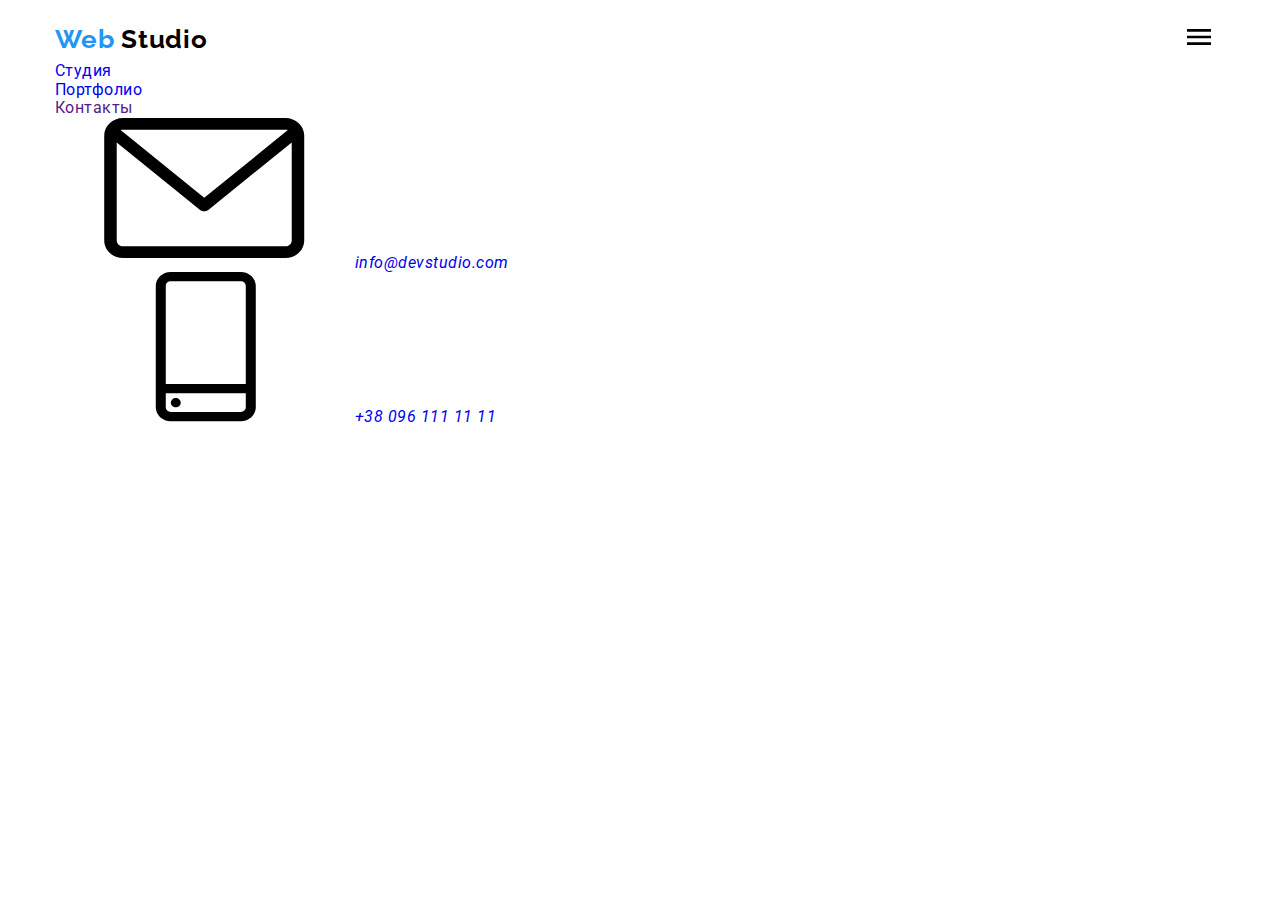
==== index.html @ 7c182130 "8.1 created" ====
<!DOCTYPE html>
<html lang="ru">
  <head>
    <meta charset="UTF-8" />
    <meta name="viewport" content="width=device-width, initial-scale=1.0" />
    <title lang="en">Web Studio</title>
    <link
      href="https://fonts.googleapis.com/css2?family=Raleway:wght@700&family=Roboto:wght@400;500;700;900&display=swap"
      rel="stylesheet"
    />
    <link rel="stylesheet" href="./css/main.min.css" />
  </head>
  <body>
    <!--Шапка сайта -->
    <header class="header">
      <div class="header-container container">
        <div class="mobile-header">
          <a href="./index.html" lang="en" class="logo nav-logo"
            ><span class="logo logo-span">Web</span> Studio
          </a>
          <button
            type="button"
            class="menu-btn"
            aria-expanded="false"
            aria-controls="menu-wrapper"
            data-menu-button
          >
            <svg class="mobile-header-svg" width="40px" height="40px">
              <use
                class="icon-burger"
                href="./images/sprite.svg#icon-menu"
              ></use>
              <use
                class="icon-close"
                href="./images/sprite.svg#icon-close"
              ></use>
            </svg>
          </button>
        </div>

        <div class="menu-wrapper" data-menu>
          <nav class="nav-header">
            <ul class="site-nav list">
              <li class="site-nav-item main-page">
                <a href="./index.html" class="site-link link current-site"
                  >Студия</a
                >
              </li>
              <li class="site-nav-item">
                <a href="./portfolio.html" class="site-link link">Портфолио</a>
              </li>
              <li class="site-nav-item">
                <a href="" class="site-link link">Контакты</a>
              </li>
            </ul>
          </nav>

          <address class="nav-adress">
            <ul class="nav-contacts list">
              <li class="nav-contacts-item">
                <a
                  href="mailto:info@devstudio.com"
                  class="social-contacts-link link"
                  ><svg class="header-icon-mail-svg">
                    <use href="./images/sprite.svg#icon-envelope"></use></svg
                  >info@devstudio.com</a
                >
              </li>
              <li class="nav-contacts-item">
                <a href="tel:+380961111111" class="social-contacts-link link"
                  ><svg class="header-icon-phone-svg">
                    <use href="./images/sprite.svg#icon-smartphone"></use></svg
                  >+38 096 111 11 11</a
                >
              </li>
            </ul>
          </address>
        </div>
      </div>
    </header>

    <script src="./js/menu.js"></script>
    <script src="./js/modal.js"></script>
  </body>
</html>
---- css/main.min.css ----
body{background-color:#fff;color:#757575;font-family:"roboto",sans-serif;font-style:normal;font-weight:normal;letter-spacing:0.03em}html{box-sizing:border-box}*,*::before,*::after{box-sizing:inherit}.list{list-style-type:none;padding:0;margin:0;list-style:none}.link{text-decoration:none}.container{padding-left:15px;padding-right:15px;padding-top:16px}@media screen and (min-width: 480px){.container{width:480px;margin:0 auto}}@media screen and (min-width: 768px){.container{width:768px}}@media screen and (min-width: 1200px){.container{width:1200px}}/*! normalize.css v8.0.1 | MIT License | github.com/necolas/normalize.css */html{line-height:1.15;-webkit-text-size-adjust:100%}body{margin:0}main{display:block}h1{font-size:2em;margin:0.67em 0}hr{box-sizing:content-box;height:0;overflow:visible}pre{font-family:monospace, monospace;font-size:1em}a{background-color:transparent}abbr[title]{border-bottom:none;text-decoration:underline;text-decoration:underline dotted}b,strong{font-weight:bolder}code,kbd,samp{font-family:monospace, monospace;font-size:1em}small{font-size:80%}sub,sup{font-size:75%;line-height:0;position:relative;vertical-align:baseline}sub{bottom:-0.25em}sup{top:-0.5em}img{border-style:none}button,input,optgroup,select,textarea{font-family:inherit;font-size:100%;line-height:1.15;margin:0}button,input{overflow:visible}button,select{text-transform:none}button,[type="button"],[type="reset"],[type="submit"]{-webkit-appearance:button}button::-moz-focus-inner,[type="button"]::-moz-focus-inner,[type="reset"]::-moz-focus-inner,[type="submit"]::-moz-focus-inner{border-style:none;padding:0}button:-moz-focusring,[type="button"]:-moz-focusring,[type="reset"]:-moz-focusring,[type="submit"]:-moz-focusring{outline:1px dotted ButtonText}fieldset{padding:0.35em 0.75em 0.625em}legend{box-sizing:border-box;color:inherit;display:table;max-width:100%;padding:0;white-space:normal}progress{vertical-align:baseline}textarea{overflow:auto}[type="checkbox"],[type="radio"]{box-sizing:border-box;padding:0}[type="number"]::-webkit-inner-spin-button,[type="number"]::-webkit-outer-spin-button{height:auto}[type="search"]{-webkit-appearance:textfield;outline-offset:-2px}[type="search"]::-webkit-search-decoration{-webkit-appearance:none}::-webkit-file-upload-button{-webkit-appearance:button;font:inherit}details{display:block}summary{display:list-item}template{display:none}[hidden]{display:none}.modal-form-input,.modal-form-message{display:block;width:100%;font-family:"roboto",sans-serif;font-weight:600;letter-spacing:0.1em;border:1px solid rgba(157,164,189,0.4);background-color:transparent;outline:none;transition:all 250ms cubic-bezier(0.4, 0, 0.2, 1)}.backdrop,.modal-form-option-label{display:flex;justify-content:center;align-items:center}.modal-form-btn,.button-hero,.principles-img{display:block;margin-right:auto;margin-left:auto}.button-item,.portfolio-list-description{transition:all 250ms cubic-bezier(0.4, 0, 0.2, 1)}.title{margin:0px;color:#212121;font-weight:bold;font-size:36px;line-height:1.17}.button{background-color:#2196f3;color:#fff;border:none;font-weight:bold;font-size:16px;line-height:1.875;align-items:center;text-align:center;letter-spacing:0.06em;border-radius:4px}.logo{color:#000;text-decoration:none;font-family:"raleway",sans-serif;font-weight:bold;font-size:26px;line-height:1.19;letter-spacing:0.03em}.footer .logo{color:#fff}.logo .logo-span{color:#2196f3}.backdrop{position:fixed;left:0;top:0;width:100%;height:100%;background-color:rgba(0,0,0,0.5)}.modal-form{position:relative;width:528px;height:581px;display:flex;flex-direction:column;background-color:#fff;padding:40px;box-shadow:0px 1px 3px rgba(0,0,0,0.12),0px 1px 1px rgba(0,0,0,0.14),0px 2px 1px rgba(0,0,0,0.2);border-radius:4px;transition:all 250ms cubic-bezier(0.4, 0, 0.2, 1)}.modal-form-title{width:448px;height:23px;margin-top:0;margin-bottom:30px;font-weight:bold;font-size:20px;line-height:1.15;text-align:center;color:#212121}.modal-form-input-wrapper{position:relative;margin-bottom:28px}.modal-form-input-textarea{position:relative;margin-bottom:20px;transition:all 250ms cubic-bezier(0.4, 0, 0.2, 1)}.modal-form-input{position:relative;width:448px;height:40px;border:1px solid #2196f3;border-radius:4px;padding-left:42px;font-size:11px;color:#2196f3;transition:all 250ms cubic-bezier(0.4, 0, 0.2, 1)}.modal-form-email{height:30px;padding-left:46px}.modal-form-message{position:relative;width:448px;height:120px;padding-top:12px;padding-left:16px;padding-bottom:12px;padding-right:16px;resize:none;color:#2196f3;font-size:14px;line-height:1, 14;border:1px solid rgba(33,33,33,0.2);transition:all 250ms cubic-bezier(0.4, 0, 0.2, 1);border-radius:4px}.modal-form-message-upper{top:0;left:0;transform:translateY(-150%);position:absolute;font-size:12px;color:#757575;transition:all 250ms cubic-bezier(0.4, 0, 0.2, 1)}.modal-form-checkbox{position:absolute;width:1px;height:1px;margin:-1px;border:0;padding:0;clip:rect(0 0 0 0);overflow:hidden}.modal-form-option-label{margin-bottom:30px}.modal-form-custom-checkbox{display:inline-block;width:16px;height:16px;outline:1px solid #000;margin-right:15px;transition:all 250ms cubic-bezier(0.4, 0, 0.2, 1)}.modal-form-option-span{font-size:14px;line-height:1.7;color:#757575}.modal-close-btn{position:absolute;top:10px;right:10px;width:30px;height:30px;border-radius:50%;cursor:pointer;background:#fff;border:1px solid rgba(0,0,0,0.1);transition:all 250ms cubic-bezier(0.4, 0, 0.2, 1)}.modal-close-btn:hover{fill:#2196f3}.modal-form-input:focus,.modal-form-input:not(:placeholder-shown),.modal-form-message:focus,.modal-form-message:not(:placeholder-shown){border-color:#2196f3}.modal-form-label{position:absolute;top:50%;left:42px;transform:translateY(-50%);font-family:"roboto",sans-serif;font-weight:600;font-size:12px;line-height:1.16;letter-spacing:0.1em;color:#757575;transition:transform 250ms linear}.modal-form-input:focus+.modal-form-label,.modal-form-input:not(:placeholder-shown)+.modal-form-label{transform:translate(-40px, -40px);color:#2196f3}.modal-form-option-span a{color:#2196f3}.modal-svg{position:absolute;top:50%;left:22px;transform:translate(-50%, -50%);background-size:contain;transition:fill 250ms cubic-bezier(0.4, 0, 0.2, 1);fill:#212121}.modal-form-input:focus ~ .modal-svg,.modal-form-input:not(:placeholder-shown) ~ .modal-svg,.modal-form-checkbox:focus .modal-svg{fill:#2196f3}.checkbox-svg{transition:fill 250ms cubic-bezier(0.4, 0, 0.2, 1);background-size:contain;fill:#fff}.modal-form-checkbox:checked+.modal-form-custom-checkbox{background-color:#2196f3;outline:none;background-origin:border-box}.modal-form-checkbox:checked .checkbox-svg{fill:#fff}.modal-form-btn{color:#fff;width:200px;height:50px;border-style:none;background:#2196f3;box-shadow:0px 4px 4px rgba(0,0,0,0.15);border-radius:4px;outline:none;transition:all 250ms cubic-bezier(0.4, 0, 0.2, 1)}.modal-form-btn:hover,.modal-form-btn:focus{background:#188ce8;box-shadow:0px 4px 4px rgba(0,0,0,0.15);border-radius:4px}.is-hidden{opacity:0;visibility:hidden;pointer-events:none}.mobile-header{display:flex;justify-content:space-between;align-items:center}@media screen and (max-width: 767px){.header{max-width:480px;margin:0 auto}}.menu-btn{z-index:100;background-color:transparent;border:none;outline:none}.menu-btn.is-open .icon-close{display:block}.menu-btn.is-open .icon-burger{display:none}.icon-close{display:none}.hero{max-width:1600px;margin-left:auto;margin-right:auto;background-image:linear-gradient(rgba(47,48,58,0.8), rgba(47,48,58,0.8)),url("../images/hero/hero-img.jpg");background-repeat:no-repeat;background-position:center;background-size:auto}.hero-container{padding-top:200px;padding-bottom:200px}.hero-title{text-align:center;margin-top:0px;margin-bottom:30px;color:#fff;font-weight:900;font-size:44px;line-height:1.36;text-align:center;letter-spacing:0.06em;text-transform:uppercase}.button-hero{width:200px;height:50px;left:700px;top:430px;transition:all 250ms cubic-bezier(0.4, 0, 0.2, 1)}.button-hero:hover,.button-hero:focus{background:#188ce8;box-shadow:0px 4px 4px rgba(0,0,0,0.15)}.principles-container{padding-top:94px;padding-bottom:94px}.principles-list{display:flex}.principles-item:not(:last-child){margin-right:30px}.principles-img{margin-bottom:30px;padding-top:25px;padding-bottom:25px;padding-left:100px;padding-right:100px;width:270px;height:120px;border-radius:4px;background-color:#f5f4fa}.principles-title{margin-top:0px;margin-bottom:10px;color:#212121;font-weight:bold;font-size:14px;line-height:1.14;text-transform:uppercase}.principles-description{margin-top:0px;margin-bottom:0px;font-size:14px;line-height:1.6}.service-list{display:flex;margin-top:50px}.service-container{padding-bottom:94px}.service-container-overlay{position:relative}.service-img{display:block}.service-title{position:absolute;bottom:0;width:370px;height:70px;margin:0px;padding-top:27px;padding-bottom:27px;text-align:center;font-size:14px;text-transform:uppercase;color:#fff;background-color:rgba(47,48,58,0.8)}.service-item:not(:last-child){margin-right:30px}.team{background-color:#f5f4fa}.team-list{display:flex;justify-content:center}.team-container{padding-top:94px;padding-bottom:94px}.team .title{margin-bottom:50px}.team-profile{padding-bottom:24px;box-shadow:0px 2px 1px rgba(0,0,0,0.2),0px 1px 1px rgba(0,0,0,0.14),0px 1px 3px rgba(0,0,0,0.12);border-radius:0px 0px 4px 4px;background-color:#fff}.team-profile:not(:last-child){margin-right:30px}.team-occupation{font-size:16px;line-height:1.875;margin-top:0px;margin-bottom:16px}.nav-contacts-link{display:block;padding:12px;border-radius:50%;width:44px;height:44px;left:247px;top:2139px}.nav-contacts-link:hover .social-img,.nav-contacts-link:focus .social-img{fill:#fff}.team-member{margin-top:0px;margin-bottom:10px;font-size:16px;line-height:1.875;font-weight:500;color:#212121}.team-member-img{margin-bottom:30px}.social-team-list-links{display:flex;justify-content:center}.social-team-list-links .social-team-item:not(:last-child){margin-right:10px}.social-img{fill:#fff;display:block;width:20px;height:20px}.social-team-item .social-img{fill:#afb1b8}.team-title,.team-member,.team-occupation,.title{text-align:center}.clients-container{padding-top:94px;padding-bottom:94px}.clients .title{margin-bottom:50px}.clients-list{display:flex}.clients-list-item:not(:last-child){margin-right:30px}.clients-link{display:flex;justify-content:center;align-items:center;width:170px;height:90px;border:1px solid #afb1b8;box-sizing:border-box;border-radius:4px;transition:border 250ms cubic-bezier(0.4, 0, 0.2, 1)}.clients-link:hover,.clients-link:focus{border:1px solid #2196f3}.clients-link:hover .clients-svg,.clients-link:focus .clients-svg{fill:#2196f3}.clients-svg{fill:#afb1b8;transition:fill 250ms cubic-bezier(0.4, 0, 0.2, 1)}.footer{color:#fff;background-color:#2f303a;font-size:14px;line-height:1.14}.footer .nav-contacts-link{background-color:rgba(255,255,255,0.1);display:block;padding:12px;border-radius:50%;width:44px;height:44px;left:247px;top:2139px}.footer .nav-contacts-link:focus,.footer .nav-contacts-link:hover{background-color:#2196f3;fill:#afb1b8}.footer-container{display:flex;padding-top:60px;padding-bottom:60px}.footer-adress{margin-right:69px}.footer-adress-container{width:231px;height:81px}.footer-adress-list{line-height:1.71;font-style:normal}.footer-adress-item:not(:last-child){margin-bottom:9px}.footer-logo{display:inline-block;margin-bottom:20px}.adress-item{color:#fff}.contact-item{color:rgba(255,255,255,0.6)}.footer-social-container{margin-top:12px;margin-right:94px;width:206px;height:80px}.footer-description{display:block;margin-bottom:20px;text-transform:uppercase}.footer-social-list{display:flex}.footer-social-item:not(:last-child){margin-right:10px}.footer-form{margin-top:12px;width:570px;height:86px}.email-form{display:flex;align-items:center}.user-email-input{width:358px;height:50px;font-size:16px;line-height:1.25;padding-left:16px;background-color:transparent;border:1px solid #757575;border-radius:4px;color:rgba(255,255,255,0.6);outline:none;border:1px solid rgba(255,255,255,0.3);filter:drop-shadow(0px 4px 4px rgba(0,0,0,0.15))}.footer-form-button{display:flex;justify-content:center;align-items:center;margin-left:12px;width:200px;height:50px;border-style:none;box-shadow:0px 4px 4px rgba(0,0,0,0.15);border-radius:4px;background-color:#2196f3}.icon-send-svg{fill:#fff;margin-left:10px}.button-item{height:38px;padding-top:6px;padding-right:22px;padding-bottom:6px;padding-left:22px;border-radius:4px;font-weight:500;font-size:16px;border-style:none;line-height:1, 62;text-align:center;color:#212121;background-color:#f5f4fa}.portfolio-button:not(:last-child){margin-right:8px}.portfolio-nav-container{padding-top:93px;padding-bottom:50px}.portfolio-nav-list{display:flex;justify-content:center}.portfolio-list{display:flex;flex-wrap:wrap;padding-bottom:94px}.portfolio-list-sample{margin:0px;padding-bottom:4px;font-weight:bold;font-size:18px;line-height:2;letter-spacing:0.06em;color:#212121}.portfolio-list-title{margin:0px;font-size:16px;line-height:1.87;color:#757575}.portfolio-item{box-sizing:border-box;width:370px;height:404px}.portfolio-item:not(:nth-child(3n)){margin-right:30px}.portfolio-item:not(:nth-last-child(-n+3)){margin-bottom:30px}.portfolio-item-link{display:block;outline:none}.portfolio-item-img{display:block}.portfolio-item:hover{box-shadow:1px 4px 6px rgba(0,0,0,0.16),0px 4px 4px rgba(0,0,0,0.06),0px 1px 1px rgba(0,0,0,0.12)}.container-overlay{overflow:hidden;position:relative}.portfolio-description-container{box-sizing:border-box;width:370px;padding-top:20px;padding-bottom:20px;padding-left:24px;padding-right:24px;background:#fff;border-right:1px solid #eee;border-bottom:1px solid #eee;border-left:1px solid #eee}.portfolio-item-link:focus{box-shadow:1px 4px 6px rgba(0,0,0,0.16),0px 4px 4px rgba(0,0,0,0.06),0px 1px 1px rgba(0,0,0,0.12)}.portfolio-item-link:focus .portfolio-list-description,.portfolio-item-link:hover .portfolio-list-description{transform:translateY(0%);top:0;left:0;background-color:rgba(33,150,243,0.9)}.portfolio-list-description{position:absolute;margin:0;padding-top:63px;padding-right:24px;padding-bottom:63px;padding-left:24px;transform:translateY(100%);width:100%;height:100%;font-size:18px;line-height:1.56;color:#fff;background-color:rgba(33,150,243,0.9)}
/*# sourceMappingURL=main.min.css.map */
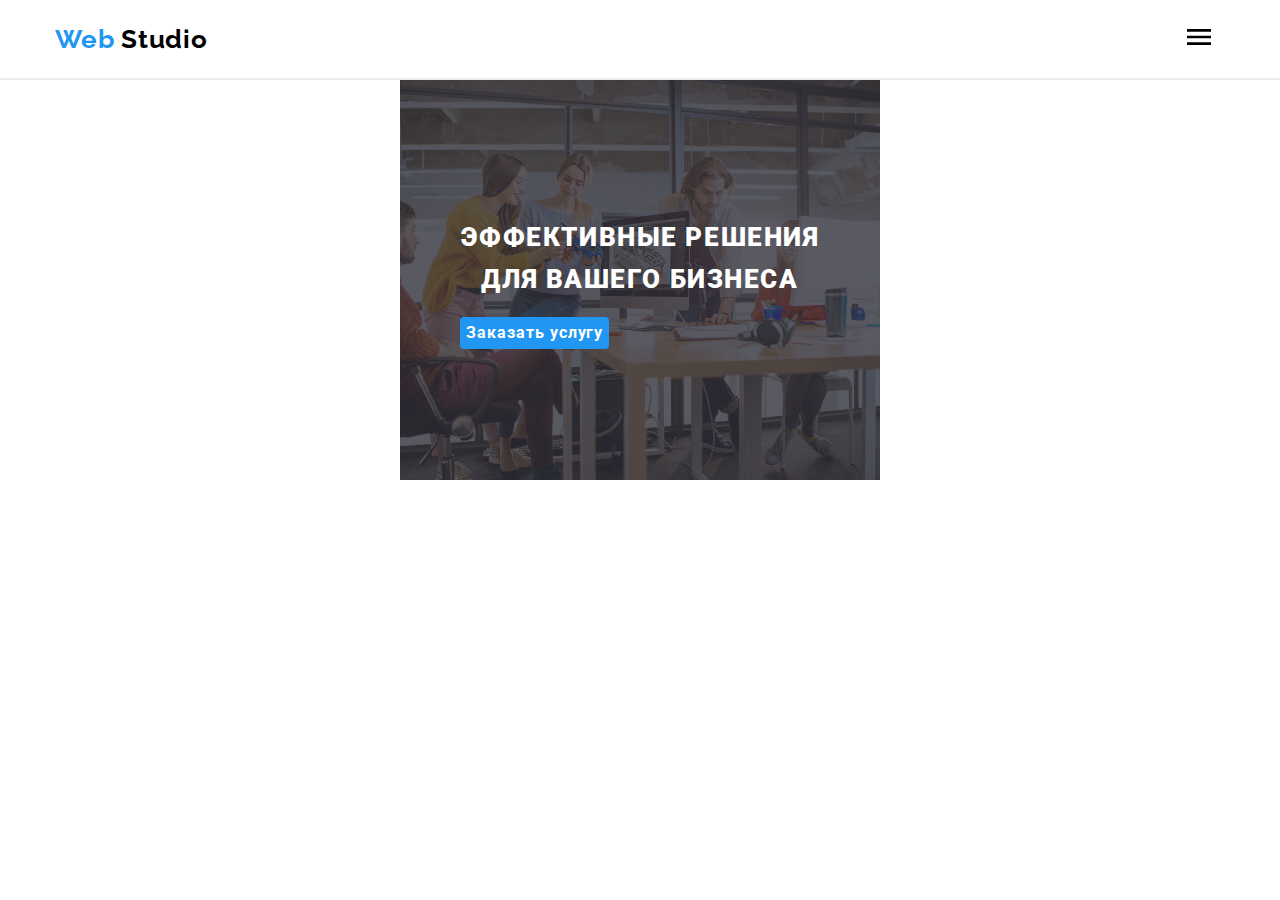
==== commit 91cfcaab: "8.2 header created" ====
--- a/index.html
+++ b/index.html
@@ -42,7 +42,7 @@
           <nav class="nav-header">
             <ul class="site-nav list">
               <li class="site-nav-item main-page">
-                <a href="./index.html" class="site-link link current-site"
+                <a href="./index.html" class="site-link current-site link"
                   >Студия</a
                 >
               </li>
@@ -62,22 +62,27 @@
                   href="mailto:info@devstudio.com"
                   class="social-contacts-link link"
                   ><svg class="header-icon-mail-svg">
-                    <use href="./images/sprite.svg#icon-envelope"></use></svg
-                  >info@devstudio.com</a
-                >
+                    <use href="./images/sprite.svg#icon-envelope"></use></svg>info@devstudio.com</a>
               </li>
               <li class="nav-contacts-item">
                 <a href="tel:+380961111111" class="social-contacts-link link"
                   ><svg class="header-icon-phone-svg">
-                    <use href="./images/sprite.svg#icon-smartphone"></use></svg
-                  >+38 096 111 11 11</a
-                >
+                    <use href="./images/sprite.svg#icon-smartphone"></use></svg>+38 096 111 11 11</a>
               </li>
             </ul>
           </address>
         </div>
       </div>
     </header>
+    <main>
+      <!--Hero-->
+      <section class="hero">
+        <div class=" hero-container">
+          <h1 class="hero-title">Эффективные решения</br>для вашего бизнеса</h1>
+          <button data-modal-open type="button" class="button button-hero">Заказать услугу</button>
+        </div>
+      </section>
+    </main>
 
     <script src="./js/menu.js"></script>
     <script src="./js/modal.js"></script>
--- a/css/main.min.css
+++ b/css/main.min.css
@@ -1,2 +1,2 @@
-body{background-color:#fff;color:#757575;font-family:"roboto",sans-serif;font-style:normal;font-weight:normal;letter-spacing:0.03em}html{box-sizing:border-box}*,*::before,*::after{box-sizing:inherit}.list{list-style-type:none;padding:0;margin:0;list-style:none}.link{text-decoration:none}.container{padding-left:15px;padding-right:15px;padding-top:16px}@media screen and (min-width: 480px){.container{width:480px;margin:0 auto}}@media screen and (min-width: 768px){.container{width:768px}}@media screen and (min-width: 1200px){.container{width:1200px}}/*! normalize.css v8.0.1 | MIT License | github.com/necolas/normalize.css */html{line-height:1.15;-webkit-text-size-adjust:100%}body{margin:0}main{display:block}h1{font-size:2em;margin:0.67em 0}hr{box-sizing:content-box;height:0;overflow:visible}pre{font-family:monospace, monospace;font-size:1em}a{background-color:transparent}abbr[title]{border-bottom:none;text-decoration:underline;text-decoration:underline dotted}b,strong{font-weight:bolder}code,kbd,samp{font-family:monospace, monospace;font-size:1em}small{font-size:80%}sub,sup{font-size:75%;line-height:0;position:relative;vertical-align:baseline}sub{bottom:-0.25em}sup{top:-0.5em}img{border-style:none}button,input,optgroup,select,textarea{font-family:inherit;font-size:100%;line-height:1.15;margin:0}button,input{overflow:visible}button,select{text-transform:none}button,[type="button"],[type="reset"],[type="submit"]{-webkit-appearance:button}button::-moz-focus-inner,[type="button"]::-moz-focus-inner,[type="reset"]::-moz-focus-inner,[type="submit"]::-moz-focus-inner{border-style:none;padding:0}button:-moz-focusring,[type="button"]:-moz-focusring,[type="reset"]:-moz-focusring,[type="submit"]:-moz-focusring{outline:1px dotted ButtonText}fieldset{padding:0.35em 0.75em 0.625em}legend{box-sizing:border-box;color:inherit;display:table;max-width:100%;padding:0;white-space:normal}progress{vertical-align:baseline}textarea{overflow:auto}[type="checkbox"],[type="radio"]{box-sizing:border-box;padding:0}[type="number"]::-webkit-inner-spin-button,[type="number"]::-webkit-outer-spin-button{height:auto}[type="search"]{-webkit-appearance:textfield;outline-offset:-2px}[type="search"]::-webkit-search-decoration{-webkit-appearance:none}::-webkit-file-upload-button{-webkit-appearance:button;font:inherit}details{display:block}summary{display:list-item}template{display:none}[hidden]{display:none}.modal-form-input,.modal-form-message{display:block;width:100%;font-family:"roboto",sans-serif;font-weight:600;letter-spacing:0.1em;border:1px solid rgba(157,164,189,0.4);background-color:transparent;outline:none;transition:all 250ms cubic-bezier(0.4, 0, 0.2, 1)}.backdrop,.modal-form-option-label{display:flex;justify-content:center;align-items:center}.modal-form-btn,.button-hero,.principles-img{display:block;margin-right:auto;margin-left:auto}.button-item,.portfolio-list-description{transition:all 250ms cubic-bezier(0.4, 0, 0.2, 1)}.title{margin:0px;color:#212121;font-weight:bold;font-size:36px;line-height:1.17}.button{background-color:#2196f3;color:#fff;border:none;font-weight:bold;font-size:16px;line-height:1.875;align-items:center;text-align:center;letter-spacing:0.06em;border-radius:4px}.logo{color:#000;text-decoration:none;font-family:"raleway",sans-serif;font-weight:bold;font-size:26px;line-height:1.19;letter-spacing:0.03em}.footer .logo{color:#fff}.logo .logo-span{color:#2196f3}.backdrop{position:fixed;left:0;top:0;width:100%;height:100%;background-color:rgba(0,0,0,0.5)}.modal-form{position:relative;width:528px;height:581px;display:flex;flex-direction:column;background-color:#fff;padding:40px;box-shadow:0px 1px 3px rgba(0,0,0,0.12),0px 1px 1px rgba(0,0,0,0.14),0px 2px 1px rgba(0,0,0,0.2);border-radius:4px;transition:all 250ms cubic-bezier(0.4, 0, 0.2, 1)}.modal-form-title{width:448px;height:23px;margin-top:0;margin-bottom:30px;font-weight:bold;font-size:20px;line-height:1.15;text-align:center;color:#212121}.modal-form-input-wrapper{position:relative;margin-bottom:28px}.modal-form-input-textarea{position:relative;margin-bottom:20px;transition:all 250ms cubic-bezier(0.4, 0, 0.2, 1)}.modal-form-input{position:relative;width:448px;height:40px;border:1px solid #2196f3;border-radius:4px;padding-left:42px;font-size:11px;color:#2196f3;transition:all 250ms cubic-bezier(0.4, 0, 0.2, 1)}.modal-form-email{height:30px;padding-left:46px}.modal-form-message{position:relative;width:448px;height:120px;padding-top:12px;padding-left:16px;padding-bottom:12px;padding-right:16px;resize:none;color:#2196f3;font-size:14px;line-height:1, 14;border:1px solid rgba(33,33,33,0.2);transition:all 250ms cubic-bezier(0.4, 0, 0.2, 1);border-radius:4px}.modal-form-message-upper{top:0;left:0;transform:translateY(-150%);position:absolute;font-size:12px;color:#757575;transition:all 250ms cubic-bezier(0.4, 0, 0.2, 1)}.modal-form-checkbox{position:absolute;width:1px;height:1px;margin:-1px;border:0;padding:0;clip:rect(0 0 0 0);overflow:hidden}.modal-form-option-label{margin-bottom:30px}.modal-form-custom-checkbox{display:inline-block;width:16px;height:16px;outline:1px solid #000;margin-right:15px;transition:all 250ms cubic-bezier(0.4, 0, 0.2, 1)}.modal-form-option-span{font-size:14px;line-height:1.7;color:#757575}.modal-close-btn{position:absolute;top:10px;right:10px;width:30px;height:30px;border-radius:50%;cursor:pointer;background:#fff;border:1px solid rgba(0,0,0,0.1);transition:all 250ms cubic-bezier(0.4, 0, 0.2, 1)}.modal-close-btn:hover{fill:#2196f3}.modal-form-input:focus,.modal-form-input:not(:placeholder-shown),.modal-form-message:focus,.modal-form-message:not(:placeholder-shown){border-color:#2196f3}.modal-form-label{position:absolute;top:50%;left:42px;transform:translateY(-50%);font-family:"roboto",sans-serif;font-weight:600;font-size:12px;line-height:1.16;letter-spacing:0.1em;color:#757575;transition:transform 250ms linear}.modal-form-input:focus+.modal-form-label,.modal-form-input:not(:placeholder-shown)+.modal-form-label{transform:translate(-40px, -40px);color:#2196f3}.modal-form-option-span a{color:#2196f3}.modal-svg{position:absolute;top:50%;left:22px;transform:translate(-50%, -50%);background-size:contain;transition:fill 250ms cubic-bezier(0.4, 0, 0.2, 1);fill:#212121}.modal-form-input:focus ~ .modal-svg,.modal-form-input:not(:placeholder-shown) ~ .modal-svg,.modal-form-checkbox:focus .modal-svg{fill:#2196f3}.checkbox-svg{transition:fill 250ms cubic-bezier(0.4, 0, 0.2, 1);background-size:contain;fill:#fff}.modal-form-checkbox:checked+.modal-form-custom-checkbox{background-color:#2196f3;outline:none;background-origin:border-box}.modal-form-checkbox:checked .checkbox-svg{fill:#fff}.modal-form-btn{color:#fff;width:200px;height:50px;border-style:none;background:#2196f3;box-shadow:0px 4px 4px rgba(0,0,0,0.15);border-radius:4px;outline:none;transition:all 250ms cubic-bezier(0.4, 0, 0.2, 1)}.modal-form-btn:hover,.modal-form-btn:focus{background:#188ce8;box-shadow:0px 4px 4px rgba(0,0,0,0.15);border-radius:4px}.is-hidden{opacity:0;visibility:hidden;pointer-events:none}.mobile-header{display:flex;justify-content:space-between;align-items:center}@media screen and (max-width: 767px){.header{max-width:480px;margin:0 auto}}.menu-btn{z-index:100;background-color:transparent;border:none;outline:none}.menu-btn.is-open .icon-close{display:block}.menu-btn.is-open .icon-burger{display:none}.icon-close{display:none}.hero{max-width:1600px;margin-left:auto;margin-right:auto;background-image:linear-gradient(rgba(47,48,58,0.8), rgba(47,48,58,0.8)),url("../images/hero/hero-img.jpg");background-repeat:no-repeat;background-position:center;background-size:auto}.hero-container{padding-top:200px;padding-bottom:200px}.hero-title{text-align:center;margin-top:0px;margin-bottom:30px;color:#fff;font-weight:900;font-size:44px;line-height:1.36;text-align:center;letter-spacing:0.06em;text-transform:uppercase}.button-hero{width:200px;height:50px;left:700px;top:430px;transition:all 250ms cubic-bezier(0.4, 0, 0.2, 1)}.button-hero:hover,.button-hero:focus{background:#188ce8;box-shadow:0px 4px 4px rgba(0,0,0,0.15)}.principles-container{padding-top:94px;padding-bottom:94px}.principles-list{display:flex}.principles-item:not(:last-child){margin-right:30px}.principles-img{margin-bottom:30px;padding-top:25px;padding-bottom:25px;padding-left:100px;padding-right:100px;width:270px;height:120px;border-radius:4px;background-color:#f5f4fa}.principles-title{margin-top:0px;margin-bottom:10px;color:#212121;font-weight:bold;font-size:14px;line-height:1.14;text-transform:uppercase}.principles-description{margin-top:0px;margin-bottom:0px;font-size:14px;line-height:1.6}.service-list{display:flex;margin-top:50px}.service-container{padding-bottom:94px}.service-container-overlay{position:relative}.service-img{display:block}.service-title{position:absolute;bottom:0;width:370px;height:70px;margin:0px;padding-top:27px;padding-bottom:27px;text-align:center;font-size:14px;text-transform:uppercase;color:#fff;background-color:rgba(47,48,58,0.8)}.service-item:not(:last-child){margin-right:30px}.team{background-color:#f5f4fa}.team-list{display:flex;justify-content:center}.team-container{padding-top:94px;padding-bottom:94px}.team .title{margin-bottom:50px}.team-profile{padding-bottom:24px;box-shadow:0px 2px 1px rgba(0,0,0,0.2),0px 1px 1px rgba(0,0,0,0.14),0px 1px 3px rgba(0,0,0,0.12);border-radius:0px 0px 4px 4px;background-color:#fff}.team-profile:not(:last-child){margin-right:30px}.team-occupation{font-size:16px;line-height:1.875;margin-top:0px;margin-bottom:16px}.nav-contacts-link{display:block;padding:12px;border-radius:50%;width:44px;height:44px;left:247px;top:2139px}.nav-contacts-link:hover .social-img,.nav-contacts-link:focus .social-img{fill:#fff}.team-member{margin-top:0px;margin-bottom:10px;font-size:16px;line-height:1.875;font-weight:500;color:#212121}.team-member-img{margin-bottom:30px}.social-team-list-links{display:flex;justify-content:center}.social-team-list-links .social-team-item:not(:last-child){margin-right:10px}.social-img{fill:#fff;display:block;width:20px;height:20px}.social-team-item .social-img{fill:#afb1b8}.team-title,.team-member,.team-occupation,.title{text-align:center}.clients-container{padding-top:94px;padding-bottom:94px}.clients .title{margin-bottom:50px}.clients-list{display:flex}.clients-list-item:not(:last-child){margin-right:30px}.clients-link{display:flex;justify-content:center;align-items:center;width:170px;height:90px;border:1px solid #afb1b8;box-sizing:border-box;border-radius:4px;transition:border 250ms cubic-bezier(0.4, 0, 0.2, 1)}.clients-link:hover,.clients-link:focus{border:1px solid #2196f3}.clients-link:hover .clients-svg,.clients-link:focus .clients-svg{fill:#2196f3}.clients-svg{fill:#afb1b8;transition:fill 250ms cubic-bezier(0.4, 0, 0.2, 1)}.footer{color:#fff;background-color:#2f303a;font-size:14px;line-height:1.14}.footer .nav-contacts-link{background-color:rgba(255,255,255,0.1);display:block;padding:12px;border-radius:50%;width:44px;height:44px;left:247px;top:2139px}.footer .nav-contacts-link:focus,.footer .nav-contacts-link:hover{background-color:#2196f3;fill:#afb1b8}.footer-container{display:flex;padding-top:60px;padding-bottom:60px}.footer-adress{margin-right:69px}.footer-adress-container{width:231px;height:81px}.footer-adress-list{line-height:1.71;font-style:normal}.footer-adress-item:not(:last-child){margin-bottom:9px}.footer-logo{display:inline-block;margin-bottom:20px}.adress-item{color:#fff}.contact-item{color:rgba(255,255,255,0.6)}.footer-social-container{margin-top:12px;margin-right:94px;width:206px;height:80px}.footer-description{display:block;margin-bottom:20px;text-transform:uppercase}.footer-social-list{display:flex}.footer-social-item:not(:last-child){margin-right:10px}.footer-form{margin-top:12px;width:570px;height:86px}.email-form{display:flex;align-items:center}.user-email-input{width:358px;height:50px;font-size:16px;line-height:1.25;padding-left:16px;background-color:transparent;border:1px solid #757575;border-radius:4px;color:rgba(255,255,255,0.6);outline:none;border:1px solid rgba(255,255,255,0.3);filter:drop-shadow(0px 4px 4px rgba(0,0,0,0.15))}.footer-form-button{display:flex;justify-content:center;align-items:center;margin-left:12px;width:200px;height:50px;border-style:none;box-shadow:0px 4px 4px rgba(0,0,0,0.15);border-radius:4px;background-color:#2196f3}.icon-send-svg{fill:#fff;margin-left:10px}.button-item{height:38px;padding-top:6px;padding-right:22px;padding-bottom:6px;padding-left:22px;border-radius:4px;font-weight:500;font-size:16px;border-style:none;line-height:1, 62;text-align:center;color:#212121;background-color:#f5f4fa}.portfolio-button:not(:last-child){margin-right:8px}.portfolio-nav-container{padding-top:93px;padding-bottom:50px}.portfolio-nav-list{display:flex;justify-content:center}.portfolio-list{display:flex;flex-wrap:wrap;padding-bottom:94px}.portfolio-list-sample{margin:0px;padding-bottom:4px;font-weight:bold;font-size:18px;line-height:2;letter-spacing:0.06em;color:#212121}.portfolio-list-title{margin:0px;font-size:16px;line-height:1.87;color:#757575}.portfolio-item{box-sizing:border-box;width:370px;height:404px}.portfolio-item:not(:nth-child(3n)){margin-right:30px}.portfolio-item:not(:nth-last-child(-n+3)){margin-bottom:30px}.portfolio-item-link{display:block;outline:none}.portfolio-item-img{display:block}.portfolio-item:hover{box-shadow:1px 4px 6px rgba(0,0,0,0.16),0px 4px 4px rgba(0,0,0,0.06),0px 1px 1px rgba(0,0,0,0.12)}.container-overlay{overflow:hidden;position:relative}.portfolio-description-container{box-sizing:border-box;width:370px;padding-top:20px;padding-bottom:20px;padding-left:24px;padding-right:24px;background:#fff;border-right:1px solid #eee;border-bottom:1px solid #eee;border-left:1px solid #eee}.portfolio-item-link:focus{box-shadow:1px 4px 6px rgba(0,0,0,0.16),0px 4px 4px rgba(0,0,0,0.06),0px 1px 1px rgba(0,0,0,0.12)}.portfolio-item-link:focus .portfolio-list-description,.portfolio-item-link:hover .portfolio-list-description{transform:translateY(0%);top:0;left:0;background-color:rgba(33,150,243,0.9)}.portfolio-list-description{position:absolute;margin:0;padding-top:63px;padding-right:24px;padding-bottom:63px;padding-left:24px;transform:translateY(100%);width:100%;height:100%;font-size:18px;line-height:1.56;color:#fff;background-color:rgba(33,150,243,0.9)}
+body{background-color:#fff;color:#757575;font-family:"roboto",sans-serif;font-style:normal;font-weight:normal;letter-spacing:0.03em}html{box-sizing:border-box}*,*::before,*::after{box-sizing:inherit}.list{list-style-type:none;padding:0;margin:0;list-style:none}.link{text-decoration:none}.container{padding-left:15px;padding-right:15px;padding-top:16px;padding-bottom:16px}@media screen and (min-width: 480px){.container{width:480px;margin:0 auto}}@media screen and (min-width: 768px){.container{width:768px}}@media screen and (min-width: 1200px){.container{width:1200px}}/*! normalize.css v8.0.1 | MIT License | github.com/necolas/normalize.css */html{line-height:1.15;-webkit-text-size-adjust:100%}body{margin:0}main{display:block}h1{font-size:2em;margin:0.67em 0}hr{box-sizing:content-box;height:0;overflow:visible}pre{font-family:monospace, monospace;font-size:1em}a{background-color:transparent}abbr[title]{border-bottom:none;text-decoration:underline;text-decoration:underline dotted}b,strong{font-weight:bolder}code,kbd,samp{font-family:monospace, monospace;font-size:1em}small{font-size:80%}sub,sup{font-size:75%;line-height:0;position:relative;vertical-align:baseline}sub{bottom:-0.25em}sup{top:-0.5em}img{border-style:none}button,input,optgroup,select,textarea{font-family:inherit;font-size:100%;line-height:1.15;margin:0}button,input{overflow:visible}button,select{text-transform:none}button,[type="button"],[type="reset"],[type="submit"]{-webkit-appearance:button}button::-moz-focus-inner,[type="button"]::-moz-focus-inner,[type="reset"]::-moz-focus-inner,[type="submit"]::-moz-focus-inner{border-style:none;padding:0}button:-moz-focusring,[type="button"]:-moz-focusring,[type="reset"]:-moz-focusring,[type="submit"]:-moz-focusring{outline:1px dotted ButtonText}fieldset{padding:0.35em 0.75em 0.625em}legend{box-sizing:border-box;color:inherit;display:table;max-width:100%;padding:0;white-space:normal}progress{vertical-align:baseline}textarea{overflow:auto}[type="checkbox"],[type="radio"]{box-sizing:border-box;padding:0}[type="number"]::-webkit-inner-spin-button,[type="number"]::-webkit-outer-spin-button{height:auto}[type="search"]{-webkit-appearance:textfield;outline-offset:-2px}[type="search"]::-webkit-search-decoration{-webkit-appearance:none}::-webkit-file-upload-button{-webkit-appearance:button;font:inherit}details{display:block}summary{display:list-item}template{display:none}[hidden]{display:none}.modal-form-input,.modal-form-message{display:block;width:100%;font-family:"roboto",sans-serif;font-weight:600;letter-spacing:0.1em;border:1px solid rgba(157,164,189,0.4);background-color:transparent;outline:none;transition:all 250ms cubic-bezier(0.4, 0, 0.2, 1)}.backdrop,.modal-form-option-label{display:flex;justify-content:center;align-items:center}.modal-form-btn,.principles-img{display:block;margin-right:auto;margin-left:auto}.site-link,.button-item,.portfolio-list-description{transition:all 250ms cubic-bezier(0.4, 0, 0.2, 1)}.site-link,.social-contacts-link{font-family:"roboto",sans-serif;font-style:normal;font-weight:500;font-size:18px;line-height:1.16;letter-spacing:0.02em}.title{margin:0px;color:#212121;font-weight:bold;font-size:36px;line-height:1.17}.button{background-color:#2196f3;color:#fff;border:none;font-weight:bold;font-size:16px;line-height:1.875;align-items:center;text-align:center;letter-spacing:0.06em;border-radius:4px}.logo{color:#000;text-decoration:none;font-family:"raleway",sans-serif;font-weight:bold;font-size:26px;line-height:1.19;letter-spacing:0.03em}.footer .logo{color:#fff}.logo .logo-span{color:#2196f3}.backdrop{position:fixed;left:0;top:0;width:100%;height:100%;background-color:rgba(0,0,0,0.5)}.modal-form{position:relative;width:528px;height:581px;display:flex;flex-direction:column;background-color:#fff;padding:40px;box-shadow:0px 1px 3px rgba(0,0,0,0.12),0px 1px 1px rgba(0,0,0,0.14),0px 2px 1px rgba(0,0,0,0.2);border-radius:4px;transition:all 250ms cubic-bezier(0.4, 0, 0.2, 1)}.modal-form-title{width:448px;height:23px;margin-top:0;margin-bottom:30px;font-weight:bold;font-size:20px;line-height:1.15;text-align:center;color:#212121}.modal-form-input-wrapper{position:relative;margin-bottom:28px}.modal-form-input-textarea{position:relative;margin-bottom:20px;transition:all 250ms cubic-bezier(0.4, 0, 0.2, 1)}.modal-form-input{position:relative;width:448px;height:40px;border:1px solid #2196f3;border-radius:4px;padding-left:42px;font-size:11px;color:#2196f3;transition:all 250ms cubic-bezier(0.4, 0, 0.2, 1)}.modal-form-email{height:30px;padding-left:46px}.modal-form-message{position:relative;width:448px;height:120px;padding-top:12px;padding-left:16px;padding-bottom:12px;padding-right:16px;resize:none;color:#2196f3;font-size:14px;line-height:1, 14;border:1px solid rgba(33,33,33,0.2);transition:all 250ms cubic-bezier(0.4, 0, 0.2, 1);border-radius:4px}.modal-form-message-upper{top:0;left:0;transform:translateY(-150%);position:absolute;font-size:12px;color:#757575;transition:all 250ms cubic-bezier(0.4, 0, 0.2, 1)}.modal-form-checkbox{position:absolute;width:1px;height:1px;margin:-1px;border:0;padding:0;clip:rect(0 0 0 0);overflow:hidden}.modal-form-option-label{margin-bottom:30px}.modal-form-custom-checkbox{display:inline-block;width:16px;height:16px;outline:1px solid #000;margin-right:15px;transition:all 250ms cubic-bezier(0.4, 0, 0.2, 1)}.modal-form-option-span{font-size:14px;line-height:1.7;color:#757575}.modal-close-btn{position:absolute;top:10px;right:10px;width:30px;height:30px;border-radius:50%;cursor:pointer;background:#fff;border:1px solid rgba(0,0,0,0.1);transition:all 250ms cubic-bezier(0.4, 0, 0.2, 1)}.modal-close-btn:hover{fill:#2196f3}.modal-form-input:focus,.modal-form-input:not(:placeholder-shown),.modal-form-message:focus,.modal-form-message:not(:placeholder-shown){border-color:#2196f3}.modal-form-label{position:absolute;top:50%;left:42px;transform:translateY(-50%);font-family:"roboto",sans-serif;font-weight:600;font-size:12px;line-height:1.16;letter-spacing:0.1em;color:#757575;transition:transform 250ms linear}.modal-form-input:focus+.modal-form-label,.modal-form-input:not(:placeholder-shown)+.modal-form-label{transform:translate(-40px, -40px);color:#2196f3}.modal-form-option-span a{color:#2196f3}.modal-svg{position:absolute;top:50%;left:22px;transform:translate(-50%, -50%);background-size:contain;transition:fill 250ms cubic-bezier(0.4, 0, 0.2, 1);fill:#212121}.modal-form-input:focus ~ .modal-svg,.modal-form-input:not(:placeholder-shown) ~ .modal-svg,.modal-form-checkbox:focus .modal-svg{fill:#2196f3}.checkbox-svg{transition:fill 250ms cubic-bezier(0.4, 0, 0.2, 1);background-size:contain;fill:#fff}.modal-form-checkbox:checked+.modal-form-custom-checkbox{background-color:#2196f3;outline:none;background-origin:border-box}.modal-form-checkbox:checked .checkbox-svg{fill:#fff}.modal-form-btn{color:#fff;width:200px;height:50px;border-style:none;background:#2196f3;box-shadow:0px 4px 4px rgba(0,0,0,0.15);border-radius:4px;outline:none;transition:all 250ms cubic-bezier(0.4, 0, 0.2, 1)}.modal-form-btn:hover,.modal-form-btn:focus{background:#188ce8;box-shadow:0px 4px 4px rgba(0,0,0,0.15);border-radius:4px}.is-hidden{opacity:0;visibility:hidden;pointer-events:none}.header::after{display:block;content:"";height:2px;border:1px solid #ececec}.header-icon-mail-svg{margin-right:10px;width:16px;height:11px;fill:#757575}.header-icon-phone-svg{margin-right:10px;width:10px;height:15px;fill:#757575}.mobile-header{display:flex;justify-content:space-between;align-items:center}@media screen and (max-width: 767px){.header{max-width:480px;margin:0 auto}}.menu-wrapper{display:none;position:absolute;height:393px;padding-top:60px;padding-bottom:60px}.menu-btn{z-index:100;background-color:transparent;border:none;outline:none}.menu-btn.is-open .icon-close{display:block}.menu-btn.is-open .icon-burger{display:none}.icon-close{display:none}.nav-header{margin-bottom:60px}.nav-contacts{display:flex;flex-direction:column;align-items:center}.nav-contacts-item:not(:last-child){margin-bottom:16px}.site-nav{display:flex;flex-direction:column;align-items:center}.site-nav-item:not(:last-child){margin-bottom:50px}.site-link{color:#212121}.site-link+.current-site{color:#2196f3}.site-linkhover,.site-linkfocus{color:#2196f3}.current-site::after{display:block;content:"";margin-top:8px;height:4px;border-radius:2px;background:#2196f3}.social-contacts-link{color:#757575}.hero{max-width:480px;height:400px;margin-left:auto;margin-right:auto;background-image:linear-gradient(rgba(47,48,58,0.8), rgba(47,48,58,0.8)),url("../../images/mobile/hero/hero-img.jpg");background-repeat:no-repeat;background-position:center;background-size:cover;padding-top:118px;padding-right:60px;padding-bottom:118px;padding-left:60px}.hero-container{width:360px}.hero-title{font-weight:900;font-size:26px;line-height:1.62;text-align:center;letter-spacing:0.06em;text-transform:uppercase;color:#fff}.principles-container{padding-top:94px;padding-bottom:94px}.principles-list{display:flex}.principles-item:not(:last-child){margin-right:30px}.principles-img{margin-bottom:30px;padding-top:25px;padding-bottom:25px;padding-left:100px;padding-right:100px;width:270px;height:120px;border-radius:4px;background-color:#f5f4fa}.principles-title{margin-top:0px;margin-bottom:10px;color:#212121;font-weight:bold;font-size:14px;line-height:1.14;text-transform:uppercase}.principles-description{margin-top:0px;margin-bottom:0px;font-size:14px;line-height:1.6}.service-list{display:flex;margin-top:50px}.service-container{padding-bottom:94px}.service-container-overlay{position:relative}.service-img{display:block}.service-title{position:absolute;bottom:0;width:370px;height:70px;margin:0px;padding-top:27px;padding-bottom:27px;text-align:center;font-size:14px;text-transform:uppercase;color:#fff;background-color:rgba(47,48,58,0.8)}.service-item:not(:last-child){margin-right:30px}.team{background-color:#f5f4fa}.team-list{display:flex;justify-content:center}.team-container{padding-top:94px;padding-bottom:94px}.team .title{margin-bottom:50px}.team-profile{padding-bottom:24px;box-shadow:0px 2px 1px rgba(0,0,0,0.2),0px 1px 1px rgba(0,0,0,0.14),0px 1px 3px rgba(0,0,0,0.12);border-radius:0px 0px 4px 4px;background-color:#fff}.team-profile:not(:last-child){margin-right:30px}.team-occupation{font-size:16px;line-height:1.875;margin-top:0px;margin-bottom:16px}.nav-contacts-link{display:block;padding:12px;border-radius:50%;width:44px;height:44px;left:247px;top:2139px}.nav-contacts-link:hover .social-img,.nav-contacts-link:focus .social-img{fill:#fff}.team-member{margin-top:0px;margin-bottom:10px;font-size:16px;line-height:1.875;font-weight:500;color:#212121}.team-member-img{margin-bottom:30px}.social-team-list-links{display:flex;justify-content:center}.social-team-list-links .social-team-item:not(:last-child){margin-right:10px}.social-img{fill:#fff;display:block;width:20px;height:20px}.social-team-item .social-img{fill:#afb1b8}.team-title,.team-member,.team-occupation,.title{text-align:center}.clients-container{padding-top:94px;padding-bottom:94px}.clients .title{margin-bottom:50px}.clients-list{display:flex}.clients-list-item:not(:last-child){margin-right:30px}.clients-link{display:flex;justify-content:center;align-items:center;width:170px;height:90px;border:1px solid #afb1b8;box-sizing:border-box;border-radius:4px;transition:border 250ms cubic-bezier(0.4, 0, 0.2, 1)}.clients-link:hover,.clients-link:focus{border:1px solid #2196f3}.clients-link:hover .clients-svg,.clients-link:focus .clients-svg{fill:#2196f3}.clients-svg{fill:#afb1b8;transition:fill 250ms cubic-bezier(0.4, 0, 0.2, 1)}.footer{color:#fff;background-color:#2f303a;font-size:14px;line-height:1.14}.footer .nav-contacts-link{background-color:rgba(255,255,255,0.1);display:block;padding:12px;border-radius:50%;width:44px;height:44px;left:247px;top:2139px}.footer .nav-contacts-link:focus,.footer .nav-contacts-link:hover{background-color:#2196f3;fill:#afb1b8}.footer-container{display:flex;padding-top:60px;padding-bottom:60px}.footer-adress{margin-right:69px}.footer-adress-container{width:231px;height:81px}.footer-adress-list{line-height:1.71;font-style:normal}.footer-adress-item:not(:last-child){margin-bottom:9px}.footer-logo{display:inline-block;margin-bottom:20px}.adress-item{color:#fff}.contact-item{color:rgba(255,255,255,0.6)}.footer-social-container{margin-top:12px;margin-right:94px;width:206px;height:80px}.footer-description{display:block;margin-bottom:20px;text-transform:uppercase}.footer-social-list{display:flex}.footer-social-item:not(:last-child){margin-right:10px}.footer-form{margin-top:12px;width:570px;height:86px}.email-form{display:flex;align-items:center}.user-email-input{width:358px;height:50px;font-size:16px;line-height:1.25;padding-left:16px;background-color:transparent;border:1px solid #757575;border-radius:4px;color:rgba(255,255,255,0.6);outline:none;border:1px solid rgba(255,255,255,0.3);filter:drop-shadow(0px 4px 4px rgba(0,0,0,0.15))}.footer-form-button{display:flex;justify-content:center;align-items:center;margin-left:12px;width:200px;height:50px;border-style:none;box-shadow:0px 4px 4px rgba(0,0,0,0.15);border-radius:4px;background-color:#2196f3}.icon-send-svg{fill:#fff;margin-left:10px}.button-item{height:38px;padding-top:6px;padding-right:22px;padding-bottom:6px;padding-left:22px;border-radius:4px;font-weight:500;font-size:16px;border-style:none;line-height:1, 62;text-align:center;color:#212121;background-color:#f5f4fa}.portfolio-button:not(:last-child){margin-right:8px}.portfolio-nav-container{padding-top:93px;padding-bottom:50px}.portfolio-nav-list{display:flex;justify-content:center}.portfolio-list{display:flex;flex-wrap:wrap;padding-bottom:94px}.portfolio-list-sample{margin:0px;padding-bottom:4px;font-weight:bold;font-size:18px;line-height:2;letter-spacing:0.06em;color:#212121}.portfolio-list-title{margin:0px;font-size:16px;line-height:1.87;color:#757575}.portfolio-item{box-sizing:border-box;width:370px;height:404px}.portfolio-item:not(:nth-child(3n)){margin-right:30px}.portfolio-item:not(:nth-last-child(-n+3)){margin-bottom:30px}.portfolio-item-link{display:block;outline:none}.portfolio-item-img{display:block}.portfolio-item:hover{box-shadow:1px 4px 6px rgba(0,0,0,0.16),0px 4px 4px rgba(0,0,0,0.06),0px 1px 1px rgba(0,0,0,0.12)}.container-overlay{overflow:hidden;position:relative}.portfolio-description-container{box-sizing:border-box;width:370px;padding-top:20px;padding-bottom:20px;padding-left:24px;padding-right:24px;background:#fff;border-right:1px solid #eee;border-bottom:1px solid #eee;border-left:1px solid #eee}.portfolio-item-link:focus{box-shadow:1px 4px 6px rgba(0,0,0,0.16),0px 4px 4px rgba(0,0,0,0.06),0px 1px 1px rgba(0,0,0,0.12)}.portfolio-item-link:focus .portfolio-list-description,.portfolio-item-link:hover .portfolio-list-description{transform:translateY(0%);top:0;left:0;background-color:rgba(33,150,243,0.9)}.portfolio-list-description{position:absolute;margin:0;padding-top:63px;padding-right:24px;padding-bottom:63px;padding-left:24px;transform:translateY(100%);width:100%;height:100%;font-size:18px;line-height:1.56;color:#fff;background-color:rgba(33,150,243,0.9)}
 /*# sourceMappingURL=main.min.css.map */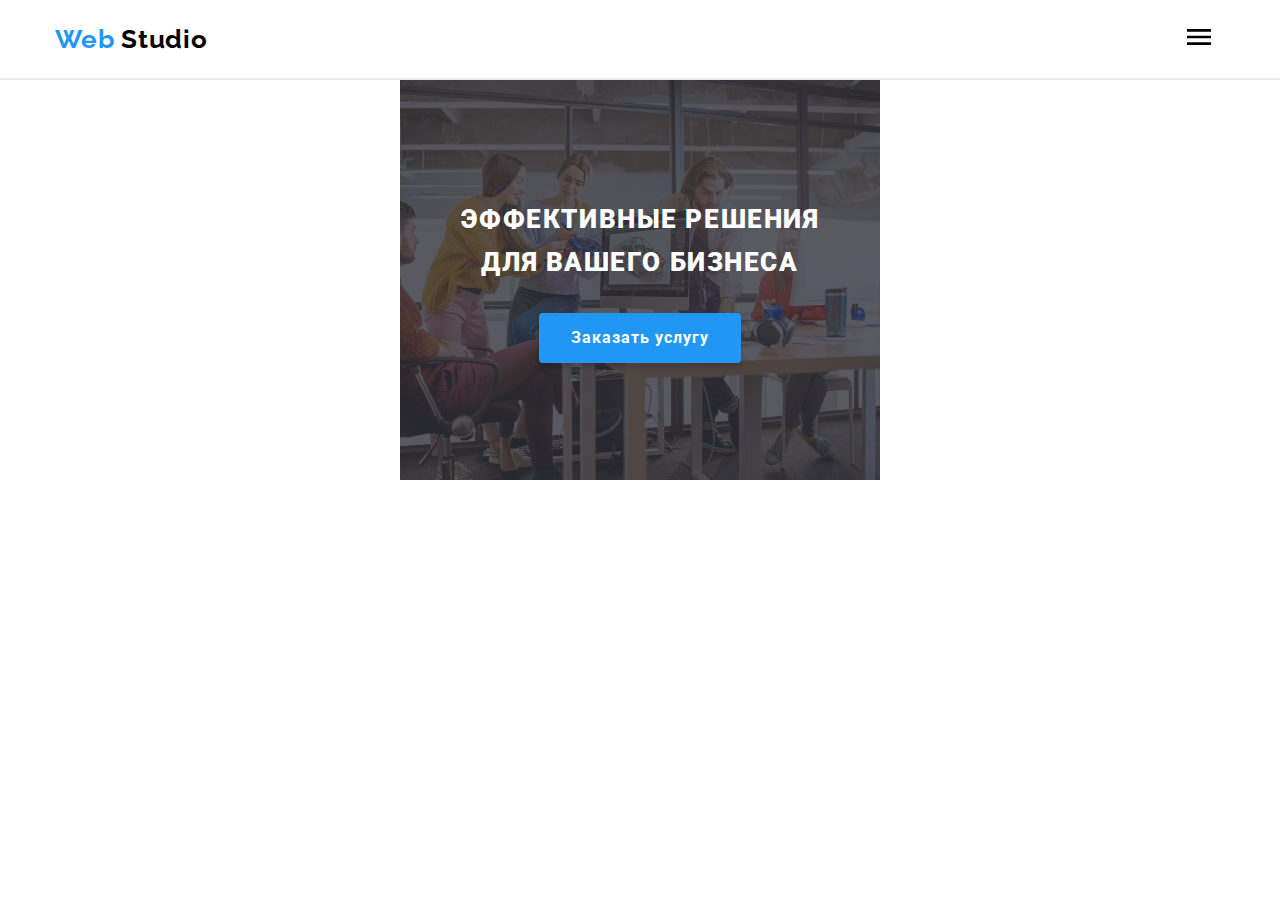
==== commit 09055c1b: "8.3 modal window added" ====
--- a/index.html
+++ b/index.html
@@ -78,7 +78,7 @@
       <!--Hero-->
       <section class="hero">
         <div class=" hero-container">
-          <h1 class="hero-title">Эффективные решения</br>для вашего бизнеса</h1>
+          <h1 class="hero-title title">Эффективные решения</br>для вашего бизнеса</h1>
           <button data-modal-open type="button" class="button button-hero">Заказать услугу</button>
         </div>
       </section>
--- a/css/main.min.css
+++ b/css/main.min.css
@@ -1,2 +1,2 @@
-body{background-color:#fff;color:#757575;font-family:"roboto",sans-serif;font-style:normal;font-weight:normal;letter-spacing:0.03em}html{box-sizing:border-box}*,*::before,*::after{box-sizing:inherit}.list{list-style-type:none;padding:0;margin:0;list-style:none}.link{text-decoration:none}.container{padding-left:15px;padding-right:15px;padding-top:16px;padding-bottom:16px}@media screen and (min-width: 480px){.container{width:480px;margin:0 auto}}@media screen and (min-width: 768px){.container{width:768px}}@media screen and (min-width: 1200px){.container{width:1200px}}/*! normalize.css v8.0.1 | MIT License | github.com/necolas/normalize.css */html{line-height:1.15;-webkit-text-size-adjust:100%}body{margin:0}main{display:block}h1{font-size:2em;margin:0.67em 0}hr{box-sizing:content-box;height:0;overflow:visible}pre{font-family:monospace, monospace;font-size:1em}a{background-color:transparent}abbr[title]{border-bottom:none;text-decoration:underline;text-decoration:underline dotted}b,strong{font-weight:bolder}code,kbd,samp{font-family:monospace, monospace;font-size:1em}small{font-size:80%}sub,sup{font-size:75%;line-height:0;position:relative;vertical-align:baseline}sub{bottom:-0.25em}sup{top:-0.5em}img{border-style:none}button,input,optgroup,select,textarea{font-family:inherit;font-size:100%;line-height:1.15;margin:0}button,input{overflow:visible}button,select{text-transform:none}button,[type="button"],[type="reset"],[type="submit"]{-webkit-appearance:button}button::-moz-focus-inner,[type="button"]::-moz-focus-inner,[type="reset"]::-moz-focus-inner,[type="submit"]::-moz-focus-inner{border-style:none;padding:0}button:-moz-focusring,[type="button"]:-moz-focusring,[type="reset"]:-moz-focusring,[type="submit"]:-moz-focusring{outline:1px dotted ButtonText}fieldset{padding:0.35em 0.75em 0.625em}legend{box-sizing:border-box;color:inherit;display:table;max-width:100%;padding:0;white-space:normal}progress{vertical-align:baseline}textarea{overflow:auto}[type="checkbox"],[type="radio"]{box-sizing:border-box;padding:0}[type="number"]::-webkit-inner-spin-button,[type="number"]::-webkit-outer-spin-button{height:auto}[type="search"]{-webkit-appearance:textfield;outline-offset:-2px}[type="search"]::-webkit-search-decoration{-webkit-appearance:none}::-webkit-file-upload-button{-webkit-appearance:button;font:inherit}details{display:block}summary{display:list-item}template{display:none}[hidden]{display:none}.modal-form-input,.modal-form-message{display:block;width:100%;font-family:"roboto",sans-serif;font-weight:600;letter-spacing:0.1em;border:1px solid rgba(157,164,189,0.4);background-color:transparent;outline:none;transition:all 250ms cubic-bezier(0.4, 0, 0.2, 1)}.backdrop,.modal-form-option-label{display:flex;justify-content:center;align-items:center}.modal-form-btn,.principles-img{display:block;margin-right:auto;margin-left:auto}.site-link,.button-item,.portfolio-list-description{transition:all 250ms cubic-bezier(0.4, 0, 0.2, 1)}.site-link,.social-contacts-link{font-family:"roboto",sans-serif;font-style:normal;font-weight:500;font-size:18px;line-height:1.16;letter-spacing:0.02em}.title{margin:0px;color:#212121;font-weight:bold;font-size:36px;line-height:1.17}.button{background-color:#2196f3;color:#fff;border:none;font-weight:bold;font-size:16px;line-height:1.875;align-items:center;text-align:center;letter-spacing:0.06em;border-radius:4px}.logo{color:#000;text-decoration:none;font-family:"raleway",sans-serif;font-weight:bold;font-size:26px;line-height:1.19;letter-spacing:0.03em}.footer .logo{color:#fff}.logo .logo-span{color:#2196f3}.backdrop{position:fixed;left:0;top:0;width:100%;height:100%;background-color:rgba(0,0,0,0.5)}.modal-form{position:relative;width:528px;height:581px;display:flex;flex-direction:column;background-color:#fff;padding:40px;box-shadow:0px 1px 3px rgba(0,0,0,0.12),0px 1px 1px rgba(0,0,0,0.14),0px 2px 1px rgba(0,0,0,0.2);border-radius:4px;transition:all 250ms cubic-bezier(0.4, 0, 0.2, 1)}.modal-form-title{width:448px;height:23px;margin-top:0;margin-bottom:30px;font-weight:bold;font-size:20px;line-height:1.15;text-align:center;color:#212121}.modal-form-input-wrapper{position:relative;margin-bottom:28px}.modal-form-input-textarea{position:relative;margin-bottom:20px;transition:all 250ms cubic-bezier(0.4, 0, 0.2, 1)}.modal-form-input{position:relative;width:448px;height:40px;border:1px solid #2196f3;border-radius:4px;padding-left:42px;font-size:11px;color:#2196f3;transition:all 250ms cubic-bezier(0.4, 0, 0.2, 1)}.modal-form-email{height:30px;padding-left:46px}.modal-form-message{position:relative;width:448px;height:120px;padding-top:12px;padding-left:16px;padding-bottom:12px;padding-right:16px;resize:none;color:#2196f3;font-size:14px;line-height:1, 14;border:1px solid rgba(33,33,33,0.2);transition:all 250ms cubic-bezier(0.4, 0, 0.2, 1);border-radius:4px}.modal-form-message-upper{top:0;left:0;transform:translateY(-150%);position:absolute;font-size:12px;color:#757575;transition:all 250ms cubic-bezier(0.4, 0, 0.2, 1)}.modal-form-checkbox{position:absolute;width:1px;height:1px;margin:-1px;border:0;padding:0;clip:rect(0 0 0 0);overflow:hidden}.modal-form-option-label{margin-bottom:30px}.modal-form-custom-checkbox{display:inline-block;width:16px;height:16px;outline:1px solid #000;margin-right:15px;transition:all 250ms cubic-bezier(0.4, 0, 0.2, 1)}.modal-form-option-span{font-size:14px;line-height:1.7;color:#757575}.modal-close-btn{position:absolute;top:10px;right:10px;width:30px;height:30px;border-radius:50%;cursor:pointer;background:#fff;border:1px solid rgba(0,0,0,0.1);transition:all 250ms cubic-bezier(0.4, 0, 0.2, 1)}.modal-close-btn:hover{fill:#2196f3}.modal-form-input:focus,.modal-form-input:not(:placeholder-shown),.modal-form-message:focus,.modal-form-message:not(:placeholder-shown){border-color:#2196f3}.modal-form-label{position:absolute;top:50%;left:42px;transform:translateY(-50%);font-family:"roboto",sans-serif;font-weight:600;font-size:12px;line-height:1.16;letter-spacing:0.1em;color:#757575;transition:transform 250ms linear}.modal-form-input:focus+.modal-form-label,.modal-form-input:not(:placeholder-shown)+.modal-form-label{transform:translate(-40px, -40px);color:#2196f3}.modal-form-option-span a{color:#2196f3}.modal-svg{position:absolute;top:50%;left:22px;transform:translate(-50%, -50%);background-size:contain;transition:fill 250ms cubic-bezier(0.4, 0, 0.2, 1);fill:#212121}.modal-form-input:focus ~ .modal-svg,.modal-form-input:not(:placeholder-shown) ~ .modal-svg,.modal-form-checkbox:focus .modal-svg{fill:#2196f3}.checkbox-svg{transition:fill 250ms cubic-bezier(0.4, 0, 0.2, 1);background-size:contain;fill:#fff}.modal-form-checkbox:checked+.modal-form-custom-checkbox{background-color:#2196f3;outline:none;background-origin:border-box}.modal-form-checkbox:checked .checkbox-svg{fill:#fff}.modal-form-btn{color:#fff;width:200px;height:50px;border-style:none;background:#2196f3;box-shadow:0px 4px 4px rgba(0,0,0,0.15);border-radius:4px;outline:none;transition:all 250ms cubic-bezier(0.4, 0, 0.2, 1)}.modal-form-btn:hover,.modal-form-btn:focus{background:#188ce8;box-shadow:0px 4px 4px rgba(0,0,0,0.15);border-radius:4px}.is-hidden{opacity:0;visibility:hidden;pointer-events:none}.header::after{display:block;content:"";height:2px;border:1px solid #ececec}.header-icon-mail-svg{margin-right:10px;width:16px;height:11px;fill:#757575}.header-icon-phone-svg{margin-right:10px;width:10px;height:15px;fill:#757575}.mobile-header{display:flex;justify-content:space-between;align-items:center}@media screen and (max-width: 767px){.header{max-width:480px;margin:0 auto}}.menu-wrapper{display:none;position:absolute;height:393px;padding-top:60px;padding-bottom:60px}.menu-btn{z-index:100;background-color:transparent;border:none;outline:none}.menu-btn.is-open .icon-close{display:block}.menu-btn.is-open .icon-burger{display:none}.icon-close{display:none}.nav-header{margin-bottom:60px}.nav-contacts{display:flex;flex-direction:column;align-items:center}.nav-contacts-item:not(:last-child){margin-bottom:16px}.site-nav{display:flex;flex-direction:column;align-items:center}.site-nav-item:not(:last-child){margin-bottom:50px}.site-link{color:#212121}.site-link+.current-site{color:#2196f3}.site-linkhover,.site-linkfocus{color:#2196f3}.current-site::after{display:block;content:"";margin-top:8px;height:4px;border-radius:2px;background:#2196f3}.social-contacts-link{color:#757575}.hero{max-width:480px;height:400px;margin-left:auto;margin-right:auto;background-image:linear-gradient(rgba(47,48,58,0.8), rgba(47,48,58,0.8)),url("../../images/mobile/hero/hero-img.jpg");background-repeat:no-repeat;background-position:center;background-size:cover;padding-top:118px;padding-right:60px;padding-bottom:118px;padding-left:60px}.hero-container{width:360px}.hero-title{font-weight:900;font-size:26px;line-height:1.62;text-align:center;letter-spacing:0.06em;text-transform:uppercase;color:#fff}.principles-container{padding-top:94px;padding-bottom:94px}.principles-list{display:flex}.principles-item:not(:last-child){margin-right:30px}.principles-img{margin-bottom:30px;padding-top:25px;padding-bottom:25px;padding-left:100px;padding-right:100px;width:270px;height:120px;border-radius:4px;background-color:#f5f4fa}.principles-title{margin-top:0px;margin-bottom:10px;color:#212121;font-weight:bold;font-size:14px;line-height:1.14;text-transform:uppercase}.principles-description{margin-top:0px;margin-bottom:0px;font-size:14px;line-height:1.6}.service-list{display:flex;margin-top:50px}.service-container{padding-bottom:94px}.service-container-overlay{position:relative}.service-img{display:block}.service-title{position:absolute;bottom:0;width:370px;height:70px;margin:0px;padding-top:27px;padding-bottom:27px;text-align:center;font-size:14px;text-transform:uppercase;color:#fff;background-color:rgba(47,48,58,0.8)}.service-item:not(:last-child){margin-right:30px}.team{background-color:#f5f4fa}.team-list{display:flex;justify-content:center}.team-container{padding-top:94px;padding-bottom:94px}.team .title{margin-bottom:50px}.team-profile{padding-bottom:24px;box-shadow:0px 2px 1px rgba(0,0,0,0.2),0px 1px 1px rgba(0,0,0,0.14),0px 1px 3px rgba(0,0,0,0.12);border-radius:0px 0px 4px 4px;background-color:#fff}.team-profile:not(:last-child){margin-right:30px}.team-occupation{font-size:16px;line-height:1.875;margin-top:0px;margin-bottom:16px}.nav-contacts-link{display:block;padding:12px;border-radius:50%;width:44px;height:44px;left:247px;top:2139px}.nav-contacts-link:hover .social-img,.nav-contacts-link:focus .social-img{fill:#fff}.team-member{margin-top:0px;margin-bottom:10px;font-size:16px;line-height:1.875;font-weight:500;color:#212121}.team-member-img{margin-bottom:30px}.social-team-list-links{display:flex;justify-content:center}.social-team-list-links .social-team-item:not(:last-child){margin-right:10px}.social-img{fill:#fff;display:block;width:20px;height:20px}.social-team-item .social-img{fill:#afb1b8}.team-title,.team-member,.team-occupation,.title{text-align:center}.clients-container{padding-top:94px;padding-bottom:94px}.clients .title{margin-bottom:50px}.clients-list{display:flex}.clients-list-item:not(:last-child){margin-right:30px}.clients-link{display:flex;justify-content:center;align-items:center;width:170px;height:90px;border:1px solid #afb1b8;box-sizing:border-box;border-radius:4px;transition:border 250ms cubic-bezier(0.4, 0, 0.2, 1)}.clients-link:hover,.clients-link:focus{border:1px solid #2196f3}.clients-link:hover .clients-svg,.clients-link:focus .clients-svg{fill:#2196f3}.clients-svg{fill:#afb1b8;transition:fill 250ms cubic-bezier(0.4, 0, 0.2, 1)}.footer{color:#fff;background-color:#2f303a;font-size:14px;line-height:1.14}.footer .nav-contacts-link{background-color:rgba(255,255,255,0.1);display:block;padding:12px;border-radius:50%;width:44px;height:44px;left:247px;top:2139px}.footer .nav-contacts-link:focus,.footer .nav-contacts-link:hover{background-color:#2196f3;fill:#afb1b8}.footer-container{display:flex;padding-top:60px;padding-bottom:60px}.footer-adress{margin-right:69px}.footer-adress-container{width:231px;height:81px}.footer-adress-list{line-height:1.71;font-style:normal}.footer-adress-item:not(:last-child){margin-bottom:9px}.footer-logo{display:inline-block;margin-bottom:20px}.adress-item{color:#fff}.contact-item{color:rgba(255,255,255,0.6)}.footer-social-container{margin-top:12px;margin-right:94px;width:206px;height:80px}.footer-description{display:block;margin-bottom:20px;text-transform:uppercase}.footer-social-list{display:flex}.footer-social-item:not(:last-child){margin-right:10px}.footer-form{margin-top:12px;width:570px;height:86px}.email-form{display:flex;align-items:center}.user-email-input{width:358px;height:50px;font-size:16px;line-height:1.25;padding-left:16px;background-color:transparent;border:1px solid #757575;border-radius:4px;color:rgba(255,255,255,0.6);outline:none;border:1px solid rgba(255,255,255,0.3);filter:drop-shadow(0px 4px 4px rgba(0,0,0,0.15))}.footer-form-button{display:flex;justify-content:center;align-items:center;margin-left:12px;width:200px;height:50px;border-style:none;box-shadow:0px 4px 4px rgba(0,0,0,0.15);border-radius:4px;background-color:#2196f3}.icon-send-svg{fill:#fff;margin-left:10px}.button-item{height:38px;padding-top:6px;padding-right:22px;padding-bottom:6px;padding-left:22px;border-radius:4px;font-weight:500;font-size:16px;border-style:none;line-height:1, 62;text-align:center;color:#212121;background-color:#f5f4fa}.portfolio-button:not(:last-child){margin-right:8px}.portfolio-nav-container{padding-top:93px;padding-bottom:50px}.portfolio-nav-list{display:flex;justify-content:center}.portfolio-list{display:flex;flex-wrap:wrap;padding-bottom:94px}.portfolio-list-sample{margin:0px;padding-bottom:4px;font-weight:bold;font-size:18px;line-height:2;letter-spacing:0.06em;color:#212121}.portfolio-list-title{margin:0px;font-size:16px;line-height:1.87;color:#757575}.portfolio-item{box-sizing:border-box;width:370px;height:404px}.portfolio-item:not(:nth-child(3n)){margin-right:30px}.portfolio-item:not(:nth-last-child(-n+3)){margin-bottom:30px}.portfolio-item-link{display:block;outline:none}.portfolio-item-img{display:block}.portfolio-item:hover{box-shadow:1px 4px 6px rgba(0,0,0,0.16),0px 4px 4px rgba(0,0,0,0.06),0px 1px 1px rgba(0,0,0,0.12)}.container-overlay{overflow:hidden;position:relative}.portfolio-description-container{box-sizing:border-box;width:370px;padding-top:20px;padding-bottom:20px;padding-left:24px;padding-right:24px;background:#fff;border-right:1px solid #eee;border-bottom:1px solid #eee;border-left:1px solid #eee}.portfolio-item-link:focus{box-shadow:1px 4px 6px rgba(0,0,0,0.16),0px 4px 4px rgba(0,0,0,0.06),0px 1px 1px rgba(0,0,0,0.12)}.portfolio-item-link:focus .portfolio-list-description,.portfolio-item-link:hover .portfolio-list-description{transform:translateY(0%);top:0;left:0;background-color:rgba(33,150,243,0.9)}.portfolio-list-description{position:absolute;margin:0;padding-top:63px;padding-right:24px;padding-bottom:63px;padding-left:24px;transform:translateY(100%);width:100%;height:100%;font-size:18px;line-height:1.56;color:#fff;background-color:rgba(33,150,243,0.9)}
+body{background-color:#fff;color:#757575;font-family:"roboto",sans-serif;font-style:normal;font-weight:normal;letter-spacing:0.03em}body.modal-open{overflow:hidden}html{box-sizing:border-box}*,*::before,*::after{box-sizing:inherit}.list{list-style-type:none;padding:0;margin:0;list-style:none}.link{text-decoration:none}.container{padding-left:15px;padding-right:15px;padding-top:16px;padding-bottom:16px}@media screen and (min-width: 480px){.container{width:480px;margin:0 auto}}@media screen and (min-width: 768px){.container{width:768px}}@media screen and (min-width: 1200px){.container{width:1200px}}/*! normalize.css v8.0.1 | MIT License | github.com/necolas/normalize.css */html{line-height:1.15;-webkit-text-size-adjust:100%}body{margin:0}main{display:block}h1{font-size:2em;margin:0.67em 0}hr{box-sizing:content-box;height:0;overflow:visible}pre{font-family:monospace, monospace;font-size:1em}a{background-color:transparent}abbr[title]{border-bottom:none;text-decoration:underline;text-decoration:underline dotted}b,strong{font-weight:bolder}code,kbd,samp{font-family:monospace, monospace;font-size:1em}small{font-size:80%}sub,sup{font-size:75%;line-height:0;position:relative;vertical-align:baseline}sub{bottom:-0.25em}sup{top:-0.5em}img{border-style:none}button,input,optgroup,select,textarea{font-family:inherit;font-size:100%;line-height:1.15;margin:0}button,input{overflow:visible}button,select{text-transform:none}button,[type="button"],[type="reset"],[type="submit"]{-webkit-appearance:button}button::-moz-focus-inner,[type="button"]::-moz-focus-inner,[type="reset"]::-moz-focus-inner,[type="submit"]::-moz-focus-inner{border-style:none;padding:0}button:-moz-focusring,[type="button"]:-moz-focusring,[type="reset"]:-moz-focusring,[type="submit"]:-moz-focusring{outline:1px dotted ButtonText}fieldset{padding:0.35em 0.75em 0.625em}legend{box-sizing:border-box;color:inherit;display:table;max-width:100%;padding:0;white-space:normal}progress{vertical-align:baseline}textarea{overflow:auto}[type="checkbox"],[type="radio"]{box-sizing:border-box;padding:0}[type="number"]::-webkit-inner-spin-button,[type="number"]::-webkit-outer-spin-button{height:auto}[type="search"]{-webkit-appearance:textfield;outline-offset:-2px}[type="search"]::-webkit-search-decoration{-webkit-appearance:none}::-webkit-file-upload-button{-webkit-appearance:button;font:inherit}details{display:block}summary{display:list-item}template{display:none}[hidden]{display:none}.modal-form-input,.modal-form-message{display:block;width:100%;font-family:"roboto",sans-serif;font-weight:600;letter-spacing:0.1em;border:1px solid rgba(157,164,189,0.4);background-color:transparent;outline:none;transition:all 250ms cubic-bezier(0.4, 0, 0.2, 1)}.backdrop,.modal-form-option-label{display:flex;justify-content:center;align-items:center}.modal-form-btn,.button-hero,.principles-img{display:block;margin-right:auto;margin-left:auto}.site-link,.button-item,.portfolio-list-description{transition:all 250ms cubic-bezier(0.4, 0, 0.2, 1)}.site-link,.social-contacts-link{font-family:"roboto",sans-serif;font-style:normal;font-weight:500;font-size:18px;line-height:1.16;letter-spacing:0.02em}.title{margin:0px}.button{background-color:#2196f3;color:#fff;align-items:center;text-align:center;border:none;border-radius:4px}.logo{color:#000;text-decoration:none;font-family:"raleway",sans-serif;font-weight:bold;font-size:26px;line-height:1.19;letter-spacing:0.03em}.footer .logo{color:#fff}.logo .logo-span{color:#2196f3}.backdrop{position:fixed;left:0;top:0;width:100%;height:100%;background-color:rgba(0,0,0,0.5)}.modal-form{position:relative;width:528px;height:581px;display:flex;flex-direction:column;background-color:#fff;padding:40px;box-shadow:0px 1px 3px rgba(0,0,0,0.12),0px 1px 1px rgba(0,0,0,0.14),0px 2px 1px rgba(0,0,0,0.2);border-radius:4px;transition:all 250ms cubic-bezier(0.4, 0, 0.2, 1)}.modal-form-title{width:448px;height:23px;margin-top:0;margin-bottom:30px;font-weight:bold;font-size:20px;line-height:1.15;text-align:center;color:#212121}.modal-form-input-wrapper{position:relative;margin-bottom:28px}.modal-form-input-textarea{position:relative;margin-bottom:20px;transition:all 250ms cubic-bezier(0.4, 0, 0.2, 1)}.modal-form-input{position:relative;width:448px;height:40px;border:1px solid #2196f3;border-radius:4px;padding-left:42px;font-size:11px;color:#2196f3;transition:all 250ms cubic-bezier(0.4, 0, 0.2, 1)}.modal-form-email{height:30px;padding-left:46px}.modal-form-message{position:relative;width:448px;height:120px;padding-top:12px;padding-left:16px;padding-bottom:12px;padding-right:16px;resize:none;color:#2196f3;font-size:14px;line-height:1, 14;border:1px solid rgba(33,33,33,0.2);transition:all 250ms cubic-bezier(0.4, 0, 0.2, 1);border-radius:4px}.modal-form-message-upper{top:0;left:0;transform:translateY(-150%);position:absolute;font-size:12px;color:#757575;transition:all 250ms cubic-bezier(0.4, 0, 0.2, 1)}.modal-form-checkbox{position:absolute;width:1px;height:1px;margin:-1px;border:0;padding:0;clip:rect(0 0 0 0);overflow:hidden}.modal-form-option-label{margin-bottom:30px}.modal-form-custom-checkbox{display:inline-block;width:16px;height:16px;outline:1px solid #000;margin-right:15px;transition:all 250ms cubic-bezier(0.4, 0, 0.2, 1)}.modal-form-option-span{font-size:14px;line-height:1.7;color:#757575}.modal-close-btn{position:absolute;top:10px;right:10px;width:30px;height:30px;border-radius:50%;cursor:pointer;background:#fff;border:1px solid rgba(0,0,0,0.1);transition:all 250ms cubic-bezier(0.4, 0, 0.2, 1)}.modal-close-btn:hover{fill:#2196f3}.modal-form-input:focus,.modal-form-input:not(:placeholder-shown),.modal-form-message:focus,.modal-form-message:not(:placeholder-shown){border-color:#2196f3}.modal-form-label{position:absolute;top:50%;left:42px;transform:translateY(-50%);font-family:"roboto",sans-serif;font-weight:600;font-size:12px;line-height:1.16;letter-spacing:0.1em;color:#757575;transition:transform 250ms linear}.modal-form-input:focus+.modal-form-label,.modal-form-input:not(:placeholder-shown)+.modal-form-label{transform:translate(-40px, -40px);color:#2196f3}.modal-form-option-span a{color:#2196f3}.modal-svg{position:absolute;top:50%;left:22px;transform:translate(-50%, -50%);background-size:contain;transition:fill 250ms cubic-bezier(0.4, 0, 0.2, 1);fill:#212121}.modal-form-input:focus ~ .modal-svg,.modal-form-input:not(:placeholder-shown) ~ .modal-svg,.modal-form-checkbox:focus .modal-svg{fill:#2196f3}.checkbox-svg{transition:fill 250ms cubic-bezier(0.4, 0, 0.2, 1);background-size:contain;fill:#fff}.modal-form-checkbox:checked+.modal-form-custom-checkbox{background-color:#2196f3;outline:none;background-origin:border-box}.modal-form-checkbox:checked .checkbox-svg{fill:#fff}.modal-form-btn{color:#fff;width:200px;height:50px;border-style:none;background:#2196f3;box-shadow:0px 4px 4px rgba(0,0,0,0.15);border-radius:4px;outline:none;transition:all 250ms cubic-bezier(0.4, 0, 0.2, 1)}.modal-form-btn:hover,.modal-form-btn:focus{background:#188ce8;box-shadow:0px 4px 4px rgba(0,0,0,0.15);border-radius:4px}.is-hidden{opacity:0;visibility:hidden;pointer-events:none}.header{position:relative}.header::after{display:block;content:"";height:2px;border:1px solid #ececec}.header-icon-mail-svg{margin-right:10px;width:16px;height:11px;fill:#757575}.header-icon-phone-svg{margin-right:10px;width:10px;height:15px;fill:#757575}.mobile-header{display:flex;justify-content:space-between;align-items:center}@media screen and (max-width: 767px){.header{max-width:480px;margin:0 auto}}.menu-wrapper{display:none;position:absolute;top:-78px;left:0px;transform:translate(0px, 160px);transition:margin-right 2s ease-in-out;height:393px;width:480px;padding-top:60px;padding-bottom:60px;background:#fff;box-shadow:0px 4px 8px rgba(0,0,0,0.04),0px 2px 4px rgba(0,0,0,0.08),0px 1px 3px rgba(0,0,0,0.16)}.menu-wrapper.is-open{display:block}.menu-btn{z-index:100;background-color:transparent;border:none;outline:none}.menu-btn.is-open .icon-close{display:block}.menu-btn.is-open .icon-burger{display:none}.icon-close{display:none}.nav-header{margin-bottom:60px}.nav-contacts{display:flex;flex-direction:column;align-items:center}.nav-contacts-item:not(:last-child){margin-bottom:16px}.site-nav{display:flex;flex-direction:column;align-items:center}.site-nav-item:not(:last-child){margin-bottom:50px}.site-link{color:#212121}.site-link+.current-site{color:#2196f3}.site-linkhover,.site-linkfocus{color:#2196f3}.current-site::after{display:block;content:"";margin-top:8px;height:4px;border-radius:2px;background:#2196f3}.social-contacts-link{color:#757575}.hero{max-width:480px;height:400px;margin-left:auto;margin-right:auto;background-image:linear-gradient(rgba(47,48,58,0.8), rgba(47,48,58,0.8)),url("../../images/mobile/hero/hero-img.jpg");background-repeat:no-repeat;background-position:center;background-size:cover;padding-top:118px;padding-right:60px;padding-bottom:118px;padding-left:60px}.hero-container{width:360px;margin:auto}.hero-title{font-weight:900;font-size:26px;line-height:1.62;text-align:center;letter-spacing:0.06em;text-transform:uppercase;color:#fff}.button-hero{margin-top:30px;height:50px;font-weight:bold;font-size:16px;line-height:1.875;letter-spacing:0.06em;box-shadow:0px 4px 4px rgba(0,0,0,0.15);padding-top:10px;padding-right:32px;padding-bottom:10px;padding-left:32px}.button-herohover,.button-herofocus{background:#188ce8;box-shadow:0px 4px 4px rgba(0,0,0,0.15);border-radius:4px}.principles-container{padding-top:94px;padding-bottom:94px}.principles-list{display:flex}.principles-item:not(:last-child){margin-right:30px}.principles-img{margin-bottom:30px;padding-top:25px;padding-bottom:25px;padding-left:100px;padding-right:100px;width:270px;height:120px;border-radius:4px;background-color:#f5f4fa}.principles-title{margin-top:0px;margin-bottom:10px;color:#212121;font-weight:bold;font-size:14px;line-height:1.14;text-transform:uppercase}.principles-description{margin-top:0px;margin-bottom:0px;font-size:14px;line-height:1.6}.service-list{display:flex;margin-top:50px}.service-container{padding-bottom:94px}.service-container-overlay{position:relative}.service-img{display:block}.service-title{position:absolute;bottom:0;width:370px;height:70px;margin:0px;padding-top:27px;padding-bottom:27px;text-align:center;font-size:14px;text-transform:uppercase;color:#fff;background-color:rgba(47,48,58,0.8)}.service-item:not(:last-child){margin-right:30px}.team{background-color:#f5f4fa}.team-list{display:flex;justify-content:center}.team-container{padding-top:94px;padding-bottom:94px}.team .title{margin-bottom:50px}.team-profile{padding-bottom:24px;box-shadow:0px 2px 1px rgba(0,0,0,0.2),0px 1px 1px rgba(0,0,0,0.14),0px 1px 3px rgba(0,0,0,0.12);border-radius:0px 0px 4px 4px;background-color:#fff}.team-profile:not(:last-child){margin-right:30px}.team-occupation{font-size:16px;line-height:1.875;margin-top:0px;margin-bottom:16px}.nav-contacts-link{display:block;padding:12px;border-radius:50%;width:44px;height:44px;left:247px;top:2139px}.nav-contacts-link:hover .social-img,.nav-contacts-link:focus .social-img{fill:#fff}.team-member{margin-top:0px;margin-bottom:10px;font-size:16px;line-height:1.875;font-weight:500;color:#212121}.team-member-img{margin-bottom:30px}.social-team-list-links{display:flex;justify-content:center}.social-team-list-links .social-team-item:not(:last-child){margin-right:10px}.social-img{fill:#fff;display:block;width:20px;height:20px}.social-team-item .social-img{fill:#afb1b8}.team-title,.team-member,.team-occupation,.title{text-align:center}.clients-container{padding-top:94px;padding-bottom:94px}.clients .title{margin-bottom:50px}.clients-list{display:flex}.clients-list-item:not(:last-child){margin-right:30px}.clients-link{display:flex;justify-content:center;align-items:center;width:170px;height:90px;border:1px solid #afb1b8;box-sizing:border-box;border-radius:4px;transition:border 250ms cubic-bezier(0.4, 0, 0.2, 1)}.clients-link:hover,.clients-link:focus{border:1px solid #2196f3}.clients-link:hover .clients-svg,.clients-link:focus .clients-svg{fill:#2196f3}.clients-svg{fill:#afb1b8;transition:fill 250ms cubic-bezier(0.4, 0, 0.2, 1)}.footer{color:#fff;background-color:#2f303a;font-size:14px;line-height:1.14}.footer .nav-contacts-link{background-color:rgba(255,255,255,0.1);display:block;padding:12px;border-radius:50%;width:44px;height:44px;left:247px;top:2139px}.footer .nav-contacts-link:focus,.footer .nav-contacts-link:hover{background-color:#2196f3;fill:#afb1b8}.footer-container{display:flex;padding-top:60px;padding-bottom:60px}.footer-adress{margin-right:69px}.footer-adress-container{width:231px;height:81px}.footer-adress-list{line-height:1.71;font-style:normal}.footer-adress-item:not(:last-child){margin-bottom:9px}.footer-logo{display:inline-block;margin-bottom:20px}.adress-item{color:#fff}.contact-item{color:rgba(255,255,255,0.6)}.footer-social-container{margin-top:12px;margin-right:94px;width:206px;height:80px}.footer-description{display:block;margin-bottom:20px;text-transform:uppercase}.footer-social-list{display:flex}.footer-social-item:not(:last-child){margin-right:10px}.footer-form{margin-top:12px;width:570px;height:86px}.email-form{display:flex;align-items:center}.user-email-input{width:358px;height:50px;font-size:16px;line-height:1.25;padding-left:16px;background-color:transparent;border:1px solid #757575;border-radius:4px;color:rgba(255,255,255,0.6);outline:none;border:1px solid rgba(255,255,255,0.3);filter:drop-shadow(0px 4px 4px rgba(0,0,0,0.15))}.footer-form-button{display:flex;justify-content:center;align-items:center;margin-left:12px;width:200px;height:50px;border-style:none;box-shadow:0px 4px 4px rgba(0,0,0,0.15);border-radius:4px;background-color:#2196f3}.icon-send-svg{fill:#fff;margin-left:10px}.button-item{height:38px;padding-top:6px;padding-right:22px;padding-bottom:6px;padding-left:22px;border-radius:4px;font-weight:500;font-size:16px;border-style:none;line-height:1, 62;text-align:center;color:#212121;background-color:#f5f4fa}.portfolio-button:not(:last-child){margin-right:8px}.portfolio-nav-container{padding-top:93px;padding-bottom:50px}.portfolio-nav-list{display:flex;justify-content:center}.portfolio-list{display:flex;flex-wrap:wrap;padding-bottom:94px}.portfolio-list-sample{margin:0px;padding-bottom:4px;font-weight:bold;font-size:18px;line-height:2;letter-spacing:0.06em;color:#212121}.portfolio-list-title{margin:0px;font-size:16px;line-height:1.87;color:#757575}.portfolio-item{box-sizing:border-box;width:370px;height:404px}.portfolio-item:not(:nth-child(3n)){margin-right:30px}.portfolio-item:not(:nth-last-child(-n+3)){margin-bottom:30px}.portfolio-item-link{display:block;outline:none}.portfolio-item-img{display:block}.portfolio-item:hover{box-shadow:1px 4px 6px rgba(0,0,0,0.16),0px 4px 4px rgba(0,0,0,0.06),0px 1px 1px rgba(0,0,0,0.12)}.container-overlay{overflow:hidden;position:relative}.portfolio-description-container{box-sizing:border-box;width:370px;padding-top:20px;padding-bottom:20px;padding-left:24px;padding-right:24px;background:#fff;border-right:1px solid #eee;border-bottom:1px solid #eee;border-left:1px solid #eee}.portfolio-item-link:focus{box-shadow:1px 4px 6px rgba(0,0,0,0.16),0px 4px 4px rgba(0,0,0,0.06),0px 1px 1px rgba(0,0,0,0.12)}.portfolio-item-link:focus .portfolio-list-description,.portfolio-item-link:hover .portfolio-list-description{transform:translateY(0%);top:0;left:0;background-color:rgba(33,150,243,0.9)}.portfolio-list-description{position:absolute;margin:0;padding-top:63px;padding-right:24px;padding-bottom:63px;padding-left:24px;transform:translateY(100%);width:100%;height:100%;font-size:18px;line-height:1.56;color:#fff;background-color:rgba(33,150,243,0.9)}
 /*# sourceMappingURL=main.min.css.map */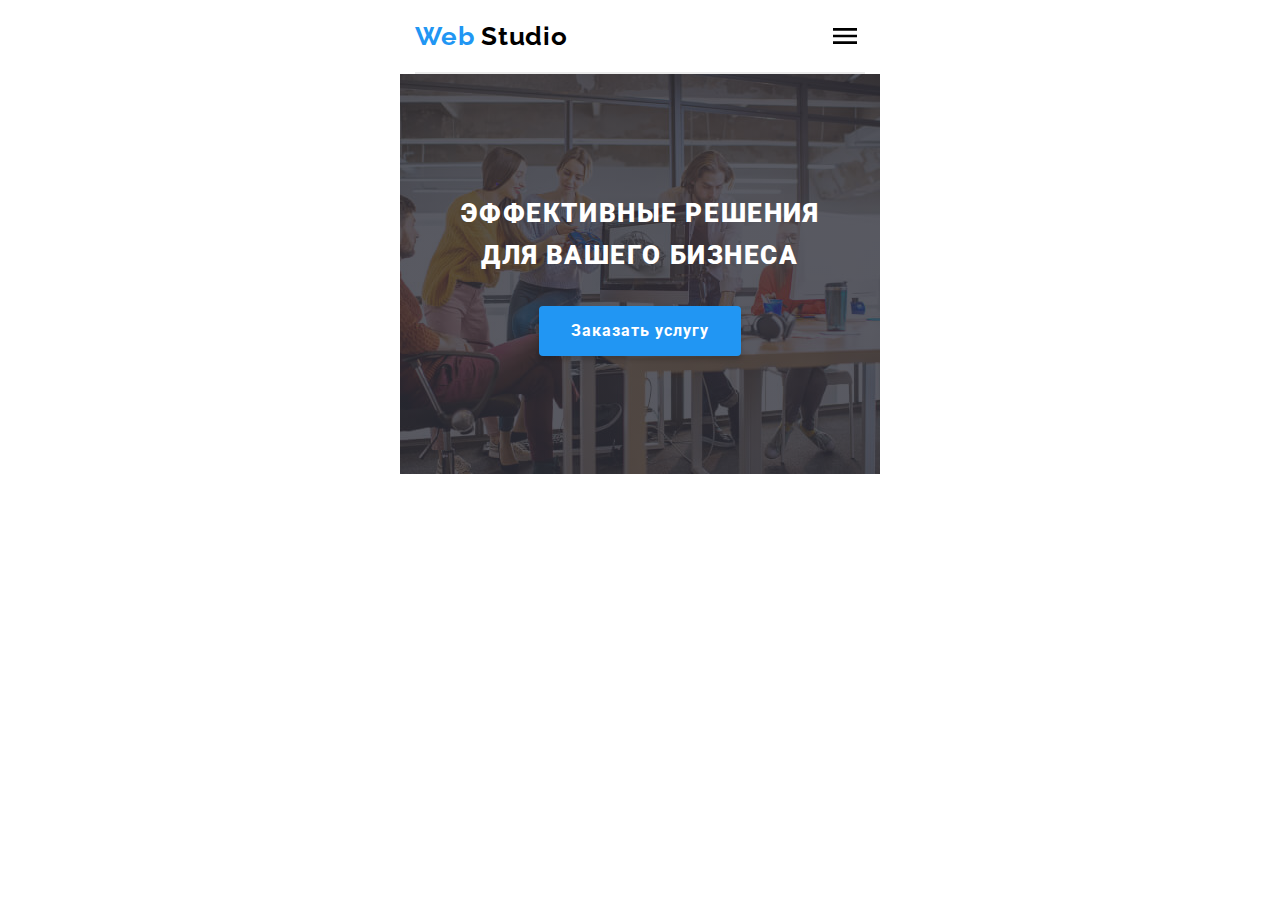
==== commit 04bc93f0: "8.4 hero created" ====
--- a/index.html
+++ b/index.html
@@ -12,8 +12,8 @@
   </head>
   <body>
     <!--Шапка сайта -->
-    <header class="header">
-      <div class="header-container container">
+    <header class="header container">
+      <div class="header-container">
         <div class="mobile-header">
           <a href="./index.html" lang="en" class="logo nav-logo"
             ><span class="logo logo-span">Web</span> Studio
@@ -76,7 +76,7 @@
     </header>
     <main>
       <!--Hero-->
-      <section class="hero">
+      <section class="hero container">
         <div class=" hero-container">
           <h1 class="hero-title title">Эффективные решения</br>для вашего бизнеса</h1>
           <button data-modal-open type="button" class="button button-hero">Заказать услугу</button>
--- a/css/main.min.css
+++ b/css/main.min.css
@@ -1,2 +1,2 @@
-body{background-color:#fff;color:#757575;font-family:"roboto",sans-serif;font-style:normal;font-weight:normal;letter-spacing:0.03em}body.modal-open{overflow:hidden}html{box-sizing:border-box}*,*::before,*::after{box-sizing:inherit}.list{list-style-type:none;padding:0;margin:0;list-style:none}.link{text-decoration:none}.container{padding-left:15px;padding-right:15px;padding-top:16px;padding-bottom:16px}@media screen and (min-width: 480px){.container{width:480px;margin:0 auto}}@media screen and (min-width: 768px){.container{width:768px}}@media screen and (min-width: 1200px){.container{width:1200px}}/*! normalize.css v8.0.1 | MIT License | github.com/necolas/normalize.css */html{line-height:1.15;-webkit-text-size-adjust:100%}body{margin:0}main{display:block}h1{font-size:2em;margin:0.67em 0}hr{box-sizing:content-box;height:0;overflow:visible}pre{font-family:monospace, monospace;font-size:1em}a{background-color:transparent}abbr[title]{border-bottom:none;text-decoration:underline;text-decoration:underline dotted}b,strong{font-weight:bolder}code,kbd,samp{font-family:monospace, monospace;font-size:1em}small{font-size:80%}sub,sup{font-size:75%;line-height:0;position:relative;vertical-align:baseline}sub{bottom:-0.25em}sup{top:-0.5em}img{border-style:none}button,input,optgroup,select,textarea{font-family:inherit;font-size:100%;line-height:1.15;margin:0}button,input{overflow:visible}button,select{text-transform:none}button,[type="button"],[type="reset"],[type="submit"]{-webkit-appearance:button}button::-moz-focus-inner,[type="button"]::-moz-focus-inner,[type="reset"]::-moz-focus-inner,[type="submit"]::-moz-focus-inner{border-style:none;padding:0}button:-moz-focusring,[type="button"]:-moz-focusring,[type="reset"]:-moz-focusring,[type="submit"]:-moz-focusring{outline:1px dotted ButtonText}fieldset{padding:0.35em 0.75em 0.625em}legend{box-sizing:border-box;color:inherit;display:table;max-width:100%;padding:0;white-space:normal}progress{vertical-align:baseline}textarea{overflow:auto}[type="checkbox"],[type="radio"]{box-sizing:border-box;padding:0}[type="number"]::-webkit-inner-spin-button,[type="number"]::-webkit-outer-spin-button{height:auto}[type="search"]{-webkit-appearance:textfield;outline-offset:-2px}[type="search"]::-webkit-search-decoration{-webkit-appearance:none}::-webkit-file-upload-button{-webkit-appearance:button;font:inherit}details{display:block}summary{display:list-item}template{display:none}[hidden]{display:none}.modal-form-input,.modal-form-message{display:block;width:100%;font-family:"roboto",sans-serif;font-weight:600;letter-spacing:0.1em;border:1px solid rgba(157,164,189,0.4);background-color:transparent;outline:none;transition:all 250ms cubic-bezier(0.4, 0, 0.2, 1)}.backdrop,.modal-form-option-label{display:flex;justify-content:center;align-items:center}.modal-form-btn,.button-hero,.principles-img{display:block;margin-right:auto;margin-left:auto}.site-link,.button-item,.portfolio-list-description{transition:all 250ms cubic-bezier(0.4, 0, 0.2, 1)}.site-link,.social-contacts-link{font-family:"roboto",sans-serif;font-style:normal;font-weight:500;font-size:18px;line-height:1.16;letter-spacing:0.02em}.title{margin:0px}.button{background-color:#2196f3;color:#fff;align-items:center;text-align:center;border:none;border-radius:4px}.logo{color:#000;text-decoration:none;font-family:"raleway",sans-serif;font-weight:bold;font-size:26px;line-height:1.19;letter-spacing:0.03em}.footer .logo{color:#fff}.logo .logo-span{color:#2196f3}.backdrop{position:fixed;left:0;top:0;width:100%;height:100%;background-color:rgba(0,0,0,0.5)}.modal-form{position:relative;width:528px;height:581px;display:flex;flex-direction:column;background-color:#fff;padding:40px;box-shadow:0px 1px 3px rgba(0,0,0,0.12),0px 1px 1px rgba(0,0,0,0.14),0px 2px 1px rgba(0,0,0,0.2);border-radius:4px;transition:all 250ms cubic-bezier(0.4, 0, 0.2, 1)}.modal-form-title{width:448px;height:23px;margin-top:0;margin-bottom:30px;font-weight:bold;font-size:20px;line-height:1.15;text-align:center;color:#212121}.modal-form-input-wrapper{position:relative;margin-bottom:28px}.modal-form-input-textarea{position:relative;margin-bottom:20px;transition:all 250ms cubic-bezier(0.4, 0, 0.2, 1)}.modal-form-input{position:relative;width:448px;height:40px;border:1px solid #2196f3;border-radius:4px;padding-left:42px;font-size:11px;color:#2196f3;transition:all 250ms cubic-bezier(0.4, 0, 0.2, 1)}.modal-form-email{height:30px;padding-left:46px}.modal-form-message{position:relative;width:448px;height:120px;padding-top:12px;padding-left:16px;padding-bottom:12px;padding-right:16px;resize:none;color:#2196f3;font-size:14px;line-height:1, 14;border:1px solid rgba(33,33,33,0.2);transition:all 250ms cubic-bezier(0.4, 0, 0.2, 1);border-radius:4px}.modal-form-message-upper{top:0;left:0;transform:translateY(-150%);position:absolute;font-size:12px;color:#757575;transition:all 250ms cubic-bezier(0.4, 0, 0.2, 1)}.modal-form-checkbox{position:absolute;width:1px;height:1px;margin:-1px;border:0;padding:0;clip:rect(0 0 0 0);overflow:hidden}.modal-form-option-label{margin-bottom:30px}.modal-form-custom-checkbox{display:inline-block;width:16px;height:16px;outline:1px solid #000;margin-right:15px;transition:all 250ms cubic-bezier(0.4, 0, 0.2, 1)}.modal-form-option-span{font-size:14px;line-height:1.7;color:#757575}.modal-close-btn{position:absolute;top:10px;right:10px;width:30px;height:30px;border-radius:50%;cursor:pointer;background:#fff;border:1px solid rgba(0,0,0,0.1);transition:all 250ms cubic-bezier(0.4, 0, 0.2, 1)}.modal-close-btn:hover{fill:#2196f3}.modal-form-input:focus,.modal-form-input:not(:placeholder-shown),.modal-form-message:focus,.modal-form-message:not(:placeholder-shown){border-color:#2196f3}.modal-form-label{position:absolute;top:50%;left:42px;transform:translateY(-50%);font-family:"roboto",sans-serif;font-weight:600;font-size:12px;line-height:1.16;letter-spacing:0.1em;color:#757575;transition:transform 250ms linear}.modal-form-input:focus+.modal-form-label,.modal-form-input:not(:placeholder-shown)+.modal-form-label{transform:translate(-40px, -40px);color:#2196f3}.modal-form-option-span a{color:#2196f3}.modal-svg{position:absolute;top:50%;left:22px;transform:translate(-50%, -50%);background-size:contain;transition:fill 250ms cubic-bezier(0.4, 0, 0.2, 1);fill:#212121}.modal-form-input:focus ~ .modal-svg,.modal-form-input:not(:placeholder-shown) ~ .modal-svg,.modal-form-checkbox:focus .modal-svg{fill:#2196f3}.checkbox-svg{transition:fill 250ms cubic-bezier(0.4, 0, 0.2, 1);background-size:contain;fill:#fff}.modal-form-checkbox:checked+.modal-form-custom-checkbox{background-color:#2196f3;outline:none;background-origin:border-box}.modal-form-checkbox:checked .checkbox-svg{fill:#fff}.modal-form-btn{color:#fff;width:200px;height:50px;border-style:none;background:#2196f3;box-shadow:0px 4px 4px rgba(0,0,0,0.15);border-radius:4px;outline:none;transition:all 250ms cubic-bezier(0.4, 0, 0.2, 1)}.modal-form-btn:hover,.modal-form-btn:focus{background:#188ce8;box-shadow:0px 4px 4px rgba(0,0,0,0.15);border-radius:4px}.is-hidden{opacity:0;visibility:hidden;pointer-events:none}.header{position:relative}.header::after{display:block;content:"";height:2px;border:1px solid #ececec}.header-icon-mail-svg{margin-right:10px;width:16px;height:11px;fill:#757575}.header-icon-phone-svg{margin-right:10px;width:10px;height:15px;fill:#757575}.mobile-header{display:flex;justify-content:space-between;align-items:center}@media screen and (max-width: 767px){.header{max-width:480px;margin:0 auto}}.menu-wrapper{display:none;position:absolute;top:-78px;left:0px;transform:translate(0px, 160px);transition:margin-right 2s ease-in-out;height:393px;width:480px;padding-top:60px;padding-bottom:60px;background:#fff;box-shadow:0px 4px 8px rgba(0,0,0,0.04),0px 2px 4px rgba(0,0,0,0.08),0px 1px 3px rgba(0,0,0,0.16)}.menu-wrapper.is-open{display:block}.menu-btn{z-index:100;background-color:transparent;border:none;outline:none}.menu-btn.is-open .icon-close{display:block}.menu-btn.is-open .icon-burger{display:none}.icon-close{display:none}.nav-header{margin-bottom:60px}.nav-contacts{display:flex;flex-direction:column;align-items:center}.nav-contacts-item:not(:last-child){margin-bottom:16px}.site-nav{display:flex;flex-direction:column;align-items:center}.site-nav-item:not(:last-child){margin-bottom:50px}.site-link{color:#212121}.site-link+.current-site{color:#2196f3}.site-linkhover,.site-linkfocus{color:#2196f3}.current-site::after{display:block;content:"";margin-top:8px;height:4px;border-radius:2px;background:#2196f3}.social-contacts-link{color:#757575}.hero{max-width:480px;height:400px;margin-left:auto;margin-right:auto;background-image:linear-gradient(rgba(47,48,58,0.8), rgba(47,48,58,0.8)),url("../../images/mobile/hero/hero-img.jpg");background-repeat:no-repeat;background-position:center;background-size:cover;padding-top:118px;padding-right:60px;padding-bottom:118px;padding-left:60px}.hero-container{width:360px;margin:auto}.hero-title{font-weight:900;font-size:26px;line-height:1.62;text-align:center;letter-spacing:0.06em;text-transform:uppercase;color:#fff}.button-hero{margin-top:30px;height:50px;font-weight:bold;font-size:16px;line-height:1.875;letter-spacing:0.06em;box-shadow:0px 4px 4px rgba(0,0,0,0.15);padding-top:10px;padding-right:32px;padding-bottom:10px;padding-left:32px}.button-herohover,.button-herofocus{background:#188ce8;box-shadow:0px 4px 4px rgba(0,0,0,0.15);border-radius:4px}.principles-container{padding-top:94px;padding-bottom:94px}.principles-list{display:flex}.principles-item:not(:last-child){margin-right:30px}.principles-img{margin-bottom:30px;padding-top:25px;padding-bottom:25px;padding-left:100px;padding-right:100px;width:270px;height:120px;border-radius:4px;background-color:#f5f4fa}.principles-title{margin-top:0px;margin-bottom:10px;color:#212121;font-weight:bold;font-size:14px;line-height:1.14;text-transform:uppercase}.principles-description{margin-top:0px;margin-bottom:0px;font-size:14px;line-height:1.6}.service-list{display:flex;margin-top:50px}.service-container{padding-bottom:94px}.service-container-overlay{position:relative}.service-img{display:block}.service-title{position:absolute;bottom:0;width:370px;height:70px;margin:0px;padding-top:27px;padding-bottom:27px;text-align:center;font-size:14px;text-transform:uppercase;color:#fff;background-color:rgba(47,48,58,0.8)}.service-item:not(:last-child){margin-right:30px}.team{background-color:#f5f4fa}.team-list{display:flex;justify-content:center}.team-container{padding-top:94px;padding-bottom:94px}.team .title{margin-bottom:50px}.team-profile{padding-bottom:24px;box-shadow:0px 2px 1px rgba(0,0,0,0.2),0px 1px 1px rgba(0,0,0,0.14),0px 1px 3px rgba(0,0,0,0.12);border-radius:0px 0px 4px 4px;background-color:#fff}.team-profile:not(:last-child){margin-right:30px}.team-occupation{font-size:16px;line-height:1.875;margin-top:0px;margin-bottom:16px}.nav-contacts-link{display:block;padding:12px;border-radius:50%;width:44px;height:44px;left:247px;top:2139px}.nav-contacts-link:hover .social-img,.nav-contacts-link:focus .social-img{fill:#fff}.team-member{margin-top:0px;margin-bottom:10px;font-size:16px;line-height:1.875;font-weight:500;color:#212121}.team-member-img{margin-bottom:30px}.social-team-list-links{display:flex;justify-content:center}.social-team-list-links .social-team-item:not(:last-child){margin-right:10px}.social-img{fill:#fff;display:block;width:20px;height:20px}.social-team-item .social-img{fill:#afb1b8}.team-title,.team-member,.team-occupation,.title{text-align:center}.clients-container{padding-top:94px;padding-bottom:94px}.clients .title{margin-bottom:50px}.clients-list{display:flex}.clients-list-item:not(:last-child){margin-right:30px}.clients-link{display:flex;justify-content:center;align-items:center;width:170px;height:90px;border:1px solid #afb1b8;box-sizing:border-box;border-radius:4px;transition:border 250ms cubic-bezier(0.4, 0, 0.2, 1)}.clients-link:hover,.clients-link:focus{border:1px solid #2196f3}.clients-link:hover .clients-svg,.clients-link:focus .clients-svg{fill:#2196f3}.clients-svg{fill:#afb1b8;transition:fill 250ms cubic-bezier(0.4, 0, 0.2, 1)}.footer{color:#fff;background-color:#2f303a;font-size:14px;line-height:1.14}.footer .nav-contacts-link{background-color:rgba(255,255,255,0.1);display:block;padding:12px;border-radius:50%;width:44px;height:44px;left:247px;top:2139px}.footer .nav-contacts-link:focus,.footer .nav-contacts-link:hover{background-color:#2196f3;fill:#afb1b8}.footer-container{display:flex;padding-top:60px;padding-bottom:60px}.footer-adress{margin-right:69px}.footer-adress-container{width:231px;height:81px}.footer-adress-list{line-height:1.71;font-style:normal}.footer-adress-item:not(:last-child){margin-bottom:9px}.footer-logo{display:inline-block;margin-bottom:20px}.adress-item{color:#fff}.contact-item{color:rgba(255,255,255,0.6)}.footer-social-container{margin-top:12px;margin-right:94px;width:206px;height:80px}.footer-description{display:block;margin-bottom:20px;text-transform:uppercase}.footer-social-list{display:flex}.footer-social-item:not(:last-child){margin-right:10px}.footer-form{margin-top:12px;width:570px;height:86px}.email-form{display:flex;align-items:center}.user-email-input{width:358px;height:50px;font-size:16px;line-height:1.25;padding-left:16px;background-color:transparent;border:1px solid #757575;border-radius:4px;color:rgba(255,255,255,0.6);outline:none;border:1px solid rgba(255,255,255,0.3);filter:drop-shadow(0px 4px 4px rgba(0,0,0,0.15))}.footer-form-button{display:flex;justify-content:center;align-items:center;margin-left:12px;width:200px;height:50px;border-style:none;box-shadow:0px 4px 4px rgba(0,0,0,0.15);border-radius:4px;background-color:#2196f3}.icon-send-svg{fill:#fff;margin-left:10px}.button-item{height:38px;padding-top:6px;padding-right:22px;padding-bottom:6px;padding-left:22px;border-radius:4px;font-weight:500;font-size:16px;border-style:none;line-height:1, 62;text-align:center;color:#212121;background-color:#f5f4fa}.portfolio-button:not(:last-child){margin-right:8px}.portfolio-nav-container{padding-top:93px;padding-bottom:50px}.portfolio-nav-list{display:flex;justify-content:center}.portfolio-list{display:flex;flex-wrap:wrap;padding-bottom:94px}.portfolio-list-sample{margin:0px;padding-bottom:4px;font-weight:bold;font-size:18px;line-height:2;letter-spacing:0.06em;color:#212121}.portfolio-list-title{margin:0px;font-size:16px;line-height:1.87;color:#757575}.portfolio-item{box-sizing:border-box;width:370px;height:404px}.portfolio-item:not(:nth-child(3n)){margin-right:30px}.portfolio-item:not(:nth-last-child(-n+3)){margin-bottom:30px}.portfolio-item-link{display:block;outline:none}.portfolio-item-img{display:block}.portfolio-item:hover{box-shadow:1px 4px 6px rgba(0,0,0,0.16),0px 4px 4px rgba(0,0,0,0.06),0px 1px 1px rgba(0,0,0,0.12)}.container-overlay{overflow:hidden;position:relative}.portfolio-description-container{box-sizing:border-box;width:370px;padding-top:20px;padding-bottom:20px;padding-left:24px;padding-right:24px;background:#fff;border-right:1px solid #eee;border-bottom:1px solid #eee;border-left:1px solid #eee}.portfolio-item-link:focus{box-shadow:1px 4px 6px rgba(0,0,0,0.16),0px 4px 4px rgba(0,0,0,0.06),0px 1px 1px rgba(0,0,0,0.12)}.portfolio-item-link:focus .portfolio-list-description,.portfolio-item-link:hover .portfolio-list-description{transform:translateY(0%);top:0;left:0;background-color:rgba(33,150,243,0.9)}.portfolio-list-description{position:absolute;margin:0;padding-top:63px;padding-right:24px;padding-bottom:63px;padding-left:24px;transform:translateY(100%);width:100%;height:100%;font-size:18px;line-height:1.56;color:#fff;background-color:rgba(33,150,243,0.9)}
+body{background-color:#fff;color:#757575;font-family:"roboto",sans-serif;font-style:normal;font-weight:normal;letter-spacing:0.03em}body.modal-open{overflow:hidden}html{box-sizing:border-box}*,*::before,*::after{box-sizing:inherit}.list{list-style-type:none;padding:0;margin:0;list-style:none}.link{text-decoration:none}.container{padding-left:15px;padding-right:15px;margin-left:auto;margin-right:auto}@media screen and (min-width: 480px){.container{width:480px}}@media screen and (min-width: 768px){.container{width:768px}}@media screen and (min-width: 1140px){.container{width:1140px}}/*! normalize.css v8.0.1 | MIT License | github.com/necolas/normalize.css */html{line-height:1.15;-webkit-text-size-adjust:100%}body{margin:0}main{display:block}h1{font-size:2em;margin:0.67em 0}hr{box-sizing:content-box;height:0;overflow:visible}pre{font-family:monospace, monospace;font-size:1em}a{background-color:transparent}abbr[title]{border-bottom:none;text-decoration:underline;text-decoration:underline dotted}b,strong{font-weight:bolder}code,kbd,samp{font-family:monospace, monospace;font-size:1em}small{font-size:80%}sub,sup{font-size:75%;line-height:0;position:relative;vertical-align:baseline}sub{bottom:-0.25em}sup{top:-0.5em}img{border-style:none}button,input,optgroup,select,textarea{font-family:inherit;font-size:100%;line-height:1.15;margin:0}button,input{overflow:visible}button,select{text-transform:none}button,[type="button"],[type="reset"],[type="submit"]{-webkit-appearance:button}button::-moz-focus-inner,[type="button"]::-moz-focus-inner,[type="reset"]::-moz-focus-inner,[type="submit"]::-moz-focus-inner{border-style:none;padding:0}button:-moz-focusring,[type="button"]:-moz-focusring,[type="reset"]:-moz-focusring,[type="submit"]:-moz-focusring{outline:1px dotted ButtonText}fieldset{padding:0.35em 0.75em 0.625em}legend{box-sizing:border-box;color:inherit;display:table;max-width:100%;padding:0;white-space:normal}progress{vertical-align:baseline}textarea{overflow:auto}[type="checkbox"],[type="radio"]{box-sizing:border-box;padding:0}[type="number"]::-webkit-inner-spin-button,[type="number"]::-webkit-outer-spin-button{height:auto}[type="search"]{-webkit-appearance:textfield;outline-offset:-2px}[type="search"]::-webkit-search-decoration{-webkit-appearance:none}::-webkit-file-upload-button{-webkit-appearance:button;font:inherit}details{display:block}summary{display:list-item}template{display:none}[hidden]{display:none}.modal-form-input,.modal-form-message{display:block;width:100%;font-family:"roboto",sans-serif;font-weight:600;letter-spacing:0.1em;border:1px solid rgba(157,164,189,0.4);background-color:transparent;outline:none;transition:all 250ms cubic-bezier(0.4, 0, 0.2, 1)}.backdrop,.modal-form-option-label{display:flex;justify-content:center;align-items:center}.modal-form-btn,.button-hero,.principles-img{display:block;margin-right:auto;margin-left:auto}.site-link,.button-item,.portfolio-list-description{transition:all 250ms cubic-bezier(0.4, 0, 0.2, 1)}.site-link,.social-contacts-link{font-family:"roboto",sans-serif;font-style:normal;font-weight:500;font-size:18px;line-height:1.16;letter-spacing:0.02em}.title{margin:0px}.button{background-color:#2196f3;color:#fff;align-items:center;text-align:center;border:none;border-radius:4px}.logo{color:#000;text-decoration:none;font-family:"raleway",sans-serif;font-weight:bold;font-size:26px;line-height:1.19;letter-spacing:0.03em}.footer .logo{color:#fff}.logo .logo-span{color:#2196f3}.backdrop{position:fixed;left:0;top:0;width:100%;height:100%;background-color:rgba(0,0,0,0.5)}.modal-form{position:relative;width:528px;height:581px;display:flex;flex-direction:column;background-color:#fff;padding:40px;box-shadow:0px 1px 3px rgba(0,0,0,0.12),0px 1px 1px rgba(0,0,0,0.14),0px 2px 1px rgba(0,0,0,0.2);border-radius:4px;transition:all 250ms cubic-bezier(0.4, 0, 0.2, 1)}.modal-form-title{width:448px;height:23px;margin-top:0;margin-bottom:30px;font-weight:bold;font-size:20px;line-height:1.15;text-align:center;color:#212121}.modal-form-input-wrapper{position:relative;margin-bottom:28px}.modal-form-input-textarea{position:relative;margin-bottom:20px;transition:all 250ms cubic-bezier(0.4, 0, 0.2, 1)}.modal-form-input{position:relative;width:448px;height:40px;border:1px solid #2196f3;border-radius:4px;padding-left:42px;font-size:11px;color:#2196f3;transition:all 250ms cubic-bezier(0.4, 0, 0.2, 1)}.modal-form-email{height:30px;padding-left:46px}.modal-form-message{position:relative;width:448px;height:120px;padding-top:12px;padding-left:16px;padding-bottom:12px;padding-right:16px;resize:none;color:#2196f3;font-size:14px;line-height:1, 14;border:1px solid rgba(33,33,33,0.2);transition:all 250ms cubic-bezier(0.4, 0, 0.2, 1);border-radius:4px}.modal-form-message-upper{top:0;left:0;transform:translateY(-150%);position:absolute;font-size:12px;color:#757575;transition:all 250ms cubic-bezier(0.4, 0, 0.2, 1)}.modal-form-checkbox{position:absolute;width:1px;height:1px;margin:-1px;border:0;padding:0;clip:rect(0 0 0 0);overflow:hidden}.modal-form-option-label{margin-bottom:30px}.modal-form-custom-checkbox{display:inline-block;width:16px;height:16px;outline:1px solid #000;margin-right:15px;transition:all 250ms cubic-bezier(0.4, 0, 0.2, 1)}.modal-form-option-span{font-size:14px;line-height:1.7;color:#757575}.modal-close-btn{position:absolute;top:10px;right:10px;width:30px;height:30px;border-radius:50%;cursor:pointer;background:#fff;border:1px solid rgba(0,0,0,0.1);transition:all 250ms cubic-bezier(0.4, 0, 0.2, 1)}.modal-close-btn:hover{fill:#2196f3}.modal-form-input:focus,.modal-form-input:not(:placeholder-shown),.modal-form-message:focus,.modal-form-message:not(:placeholder-shown){border-color:#2196f3}.modal-form-label{position:absolute;top:50%;left:42px;transform:translateY(-50%);font-family:"roboto",sans-serif;font-weight:600;font-size:12px;line-height:1.16;letter-spacing:0.1em;color:#757575;transition:transform 250ms linear}.modal-form-input:focus+.modal-form-label,.modal-form-input:not(:placeholder-shown)+.modal-form-label{transform:translate(-40px, -40px);color:#2196f3}.modal-form-option-span a{color:#2196f3}.modal-svg{position:absolute;top:50%;left:22px;transform:translate(-50%, -50%);background-size:contain;transition:fill 250ms cubic-bezier(0.4, 0, 0.2, 1);fill:#212121}.modal-form-input:focus ~ .modal-svg,.modal-form-input:not(:placeholder-shown) ~ .modal-svg,.modal-form-checkbox:focus .modal-svg{fill:#2196f3}.checkbox-svg{transition:fill 250ms cubic-bezier(0.4, 0, 0.2, 1);background-size:contain;fill:#fff}.modal-form-checkbox:checked+.modal-form-custom-checkbox{background-color:#2196f3;outline:none;background-origin:border-box}.modal-form-checkbox:checked .checkbox-svg{fill:#fff}.modal-form-btn{color:#fff;width:200px;height:50px;border-style:none;background:#2196f3;box-shadow:0px 4px 4px rgba(0,0,0,0.15);border-radius:4px;outline:none;transition:all 250ms cubic-bezier(0.4, 0, 0.2, 1)}.modal-form-btn:hover,.modal-form-btn:focus{background:#188ce8;box-shadow:0px 4px 4px rgba(0,0,0,0.15);border-radius:4px}.is-hidden{opacity:0;visibility:hidden;pointer-events:none}.menu-wrapper{display:none;position:absolute;top:75px;left:-400px;transform:translate(400px, 0px);height:393px;width:480px;padding-top:60px;padding-bottom:60px;background:#fff;box-shadow:0px 4px 8px rgba(0,0,0,0.04),0px 2px 4px rgba(0,0,0,0.08),0px 1px 3px rgba(0,0,0,0.16)}.menu-wrapper.is-open{display:block}.header{position:relative;width:480px}.header-container{padding-top:16px;padding-bottom:16px}.header::after{display:block;content:"";height:2px;border:1px solid #ececec}.header-icon-mail-svg{margin-right:10px;width:16px;height:11px;fill:#757575}.social-contacts-link:hover .header-icon-mail-svg,.social-contacts-link:focus .header-icon-mail-svg{fill:#2196f3}.header-icon-phone-svg{margin-right:10px;width:10px;height:15px;fill:#757575}.social-contacts-link:hover .header-icon-phone-svg,.social-contacts-link:focus .header-icon-phone-svg{fill:#2196f3}.mobile-header{display:flex;justify-content:space-between;align-items:center;width:450px;margin:0 auto}.mobile-header-svg:hover{fill:#2196f3}.menu-btn{z-index:100;display:block;background-color:transparent;border:none;outline:none;margin:0px;padding:0px;width:40px;height:40px}.menu-btn.is-open .icon-close{display:block}.menu-btn.is-open .icon-burger{display:none}.icon-close{display:none}.nav-header{margin-bottom:60px}.nav-contacts{display:flex;flex-direction:column;align-items:center}.nav-contacts-item:not(:last-child){margin-bottom:16px}.site-nav{display:flex;flex-direction:column;align-items:center}.site-nav-item:not(:last-child){margin-bottom:50px}.site-link{color:#212121}.site-link:hover,.site-link:focus{color:#2196f3}.current-site{color:#2196f3}.current-site::after{display:block;content:"";margin-top:8px;height:4px;border-radius:2px;background:#2196f3}.social-contacts-link{color:#757575}.social-contacts-link:hover,.social-contacts-link:focus{color:#2196f3}.hero{width:480px;height:400px;background-image:linear-gradient(rgba(47,48,58,0.8), rgba(47,48,58,0.8)),url("../../images/mobile/hero/hero-img.jpg");background-repeat:no-repeat;background-position:center;background-size:cover;padding-top:118px;padding-right:60px;padding-bottom:118px;padding-left:60px}.hero-container{width:360px;margin:0 auto}.hero-title{font-weight:900;font-size:26px;line-height:1.62;text-align:center;letter-spacing:0.06em;text-transform:uppercase;color:#fff}.button-hero{margin-top:30px;height:50px;font-weight:bold;font-size:16px;line-height:1.875;letter-spacing:0.06em;box-shadow:0px 4px 4px rgba(0,0,0,0.15);padding-top:10px;padding-right:32px;padding-bottom:10px;padding-left:32px}.button-herohover,.button-herofocus{background:#188ce8;box-shadow:0px 4px 4px rgba(0,0,0,0.15);border-radius:4px}.principles-container{padding-top:94px;padding-bottom:94px}.principles-list{display:flex}.principles-item:not(:last-child){margin-right:30px}.principles-img{margin-bottom:30px;padding-top:25px;padding-bottom:25px;padding-left:100px;padding-right:100px;width:270px;height:120px;border-radius:4px;background-color:#f5f4fa}.principles-title{margin-top:0px;margin-bottom:10px;color:#212121;font-weight:bold;font-size:14px;line-height:1.14;text-transform:uppercase}.principles-description{margin-top:0px;margin-bottom:0px;font-size:14px;line-height:1.6}.service-list{display:flex;margin-top:50px}.service-container{padding-bottom:94px}.service-container-overlay{position:relative}.service-img{display:block}.service-title{position:absolute;bottom:0;width:370px;height:70px;margin:0px;padding-top:27px;padding-bottom:27px;text-align:center;font-size:14px;text-transform:uppercase;color:#fff;background-color:rgba(47,48,58,0.8)}.service-item:not(:last-child){margin-right:30px}.team{background-color:#f5f4fa}.team-list{display:flex;justify-content:center}.team-container{padding-top:94px;padding-bottom:94px}.team .title{margin-bottom:50px}.team-profile{padding-bottom:24px;box-shadow:0px 2px 1px rgba(0,0,0,0.2),0px 1px 1px rgba(0,0,0,0.14),0px 1px 3px rgba(0,0,0,0.12);border-radius:0px 0px 4px 4px;background-color:#fff}.team-profile:not(:last-child){margin-right:30px}.team-occupation{font-size:16px;line-height:1.875;margin-top:0px;margin-bottom:16px}.nav-contacts-link{display:block;padding:12px;border-radius:50%;width:44px;height:44px;left:247px;top:2139px}.nav-contacts-link:hover .social-img,.nav-contacts-link:focus .social-img{fill:#fff}.team-member{margin-top:0px;margin-bottom:10px;font-size:16px;line-height:1.875;font-weight:500;color:#212121}.team-member-img{margin-bottom:30px}.social-team-list-links{display:flex;justify-content:center}.social-team-list-links .social-team-item:not(:last-child){margin-right:10px}.social-img{fill:#fff;display:block;width:20px;height:20px}.social-team-item .social-img{fill:#afb1b8}.team-title,.team-member,.team-occupation,.title{text-align:center}.clients-container{padding-top:94px;padding-bottom:94px}.clients .title{margin-bottom:50px}.clients-list{display:flex}.clients-list-item:not(:last-child){margin-right:30px}.clients-link{display:flex;justify-content:center;align-items:center;width:170px;height:90px;border:1px solid #afb1b8;box-sizing:border-box;border-radius:4px;transition:border 250ms cubic-bezier(0.4, 0, 0.2, 1)}.clients-link:hover,.clients-link:focus{border:1px solid #2196f3}.clients-link:hover .clients-svg,.clients-link:focus .clients-svg{fill:#2196f3}.clients-svg{fill:#afb1b8;transition:fill 250ms cubic-bezier(0.4, 0, 0.2, 1)}.footer{color:#fff;background-color:#2f303a;font-size:14px;line-height:1.14}.footer .nav-contacts-link{background-color:rgba(255,255,255,0.1);display:block;padding:12px;border-radius:50%;width:44px;height:44px;left:247px;top:2139px}.footer .nav-contacts-link:focus,.footer .nav-contacts-link:hover{background-color:#2196f3;fill:#afb1b8}.footer-container{display:flex;padding-top:60px;padding-bottom:60px}.footer-adress{margin-right:69px}.footer-adress-container{width:231px;height:81px}.footer-adress-list{line-height:1.71;font-style:normal}.footer-adress-item:not(:last-child){margin-bottom:9px}.footer-logo{display:inline-block;margin-bottom:20px}.adress-item{color:#fff}.contact-item{color:rgba(255,255,255,0.6)}.footer-social-container{margin-top:12px;margin-right:94px;width:206px;height:80px}.footer-description{display:block;margin-bottom:20px;text-transform:uppercase}.footer-social-list{display:flex}.footer-social-item:not(:last-child){margin-right:10px}.footer-form{margin-top:12px;width:570px;height:86px}.email-form{display:flex;align-items:center}.user-email-input{width:358px;height:50px;font-size:16px;line-height:1.25;padding-left:16px;background-color:transparent;border:1px solid #757575;border-radius:4px;color:rgba(255,255,255,0.6);outline:none;border:1px solid rgba(255,255,255,0.3);filter:drop-shadow(0px 4px 4px rgba(0,0,0,0.15))}.footer-form-button{display:flex;justify-content:center;align-items:center;margin-left:12px;width:200px;height:50px;border-style:none;box-shadow:0px 4px 4px rgba(0,0,0,0.15);border-radius:4px;background-color:#2196f3}.icon-send-svg{fill:#fff;margin-left:10px}.button-item{height:38px;padding-top:6px;padding-right:22px;padding-bottom:6px;padding-left:22px;border-radius:4px;font-weight:500;font-size:16px;border-style:none;line-height:1, 62;text-align:center;color:#212121;background-color:#f5f4fa}.portfolio-button:not(:last-child){margin-right:8px}.portfolio-nav-container{padding-top:93px;padding-bottom:50px}.portfolio-nav-list{display:flex;justify-content:center}.portfolio-list{display:flex;flex-wrap:wrap;padding-bottom:94px}.portfolio-list-sample{margin:0px;padding-bottom:4px;font-weight:bold;font-size:18px;line-height:2;letter-spacing:0.06em;color:#212121}.portfolio-list-title{margin:0px;font-size:16px;line-height:1.87;color:#757575}.portfolio-item{box-sizing:border-box;width:370px;height:404px}.portfolio-item:not(:nth-child(3n)){margin-right:30px}.portfolio-item:not(:nth-last-child(-n+3)){margin-bottom:30px}.portfolio-item-link{display:block;outline:none}.portfolio-item-img{display:block}.portfolio-item:hover{box-shadow:1px 4px 6px rgba(0,0,0,0.16),0px 4px 4px rgba(0,0,0,0.06),0px 1px 1px rgba(0,0,0,0.12)}.container-overlay{overflow:hidden;position:relative}.portfolio-description-container{box-sizing:border-box;width:370px;padding-top:20px;padding-bottom:20px;padding-left:24px;padding-right:24px;background:#fff;border-right:1px solid #eee;border-bottom:1px solid #eee;border-left:1px solid #eee}.portfolio-item-link:focus{box-shadow:1px 4px 6px rgba(0,0,0,0.16),0px 4px 4px rgba(0,0,0,0.06),0px 1px 1px rgba(0,0,0,0.12)}.portfolio-item-link:focus .portfolio-list-description,.portfolio-item-link:hover .portfolio-list-description{transform:translateY(0%);top:0;left:0;background-color:rgba(33,150,243,0.9)}.portfolio-list-description{position:absolute;margin:0;padding-top:63px;padding-right:24px;padding-bottom:63px;padding-left:24px;transform:translateY(100%);width:100%;height:100%;font-size:18px;line-height:1.56;color:#fff;background-color:rgba(33,150,243,0.9)}
 /*# sourceMappingURL=main.min.css.map */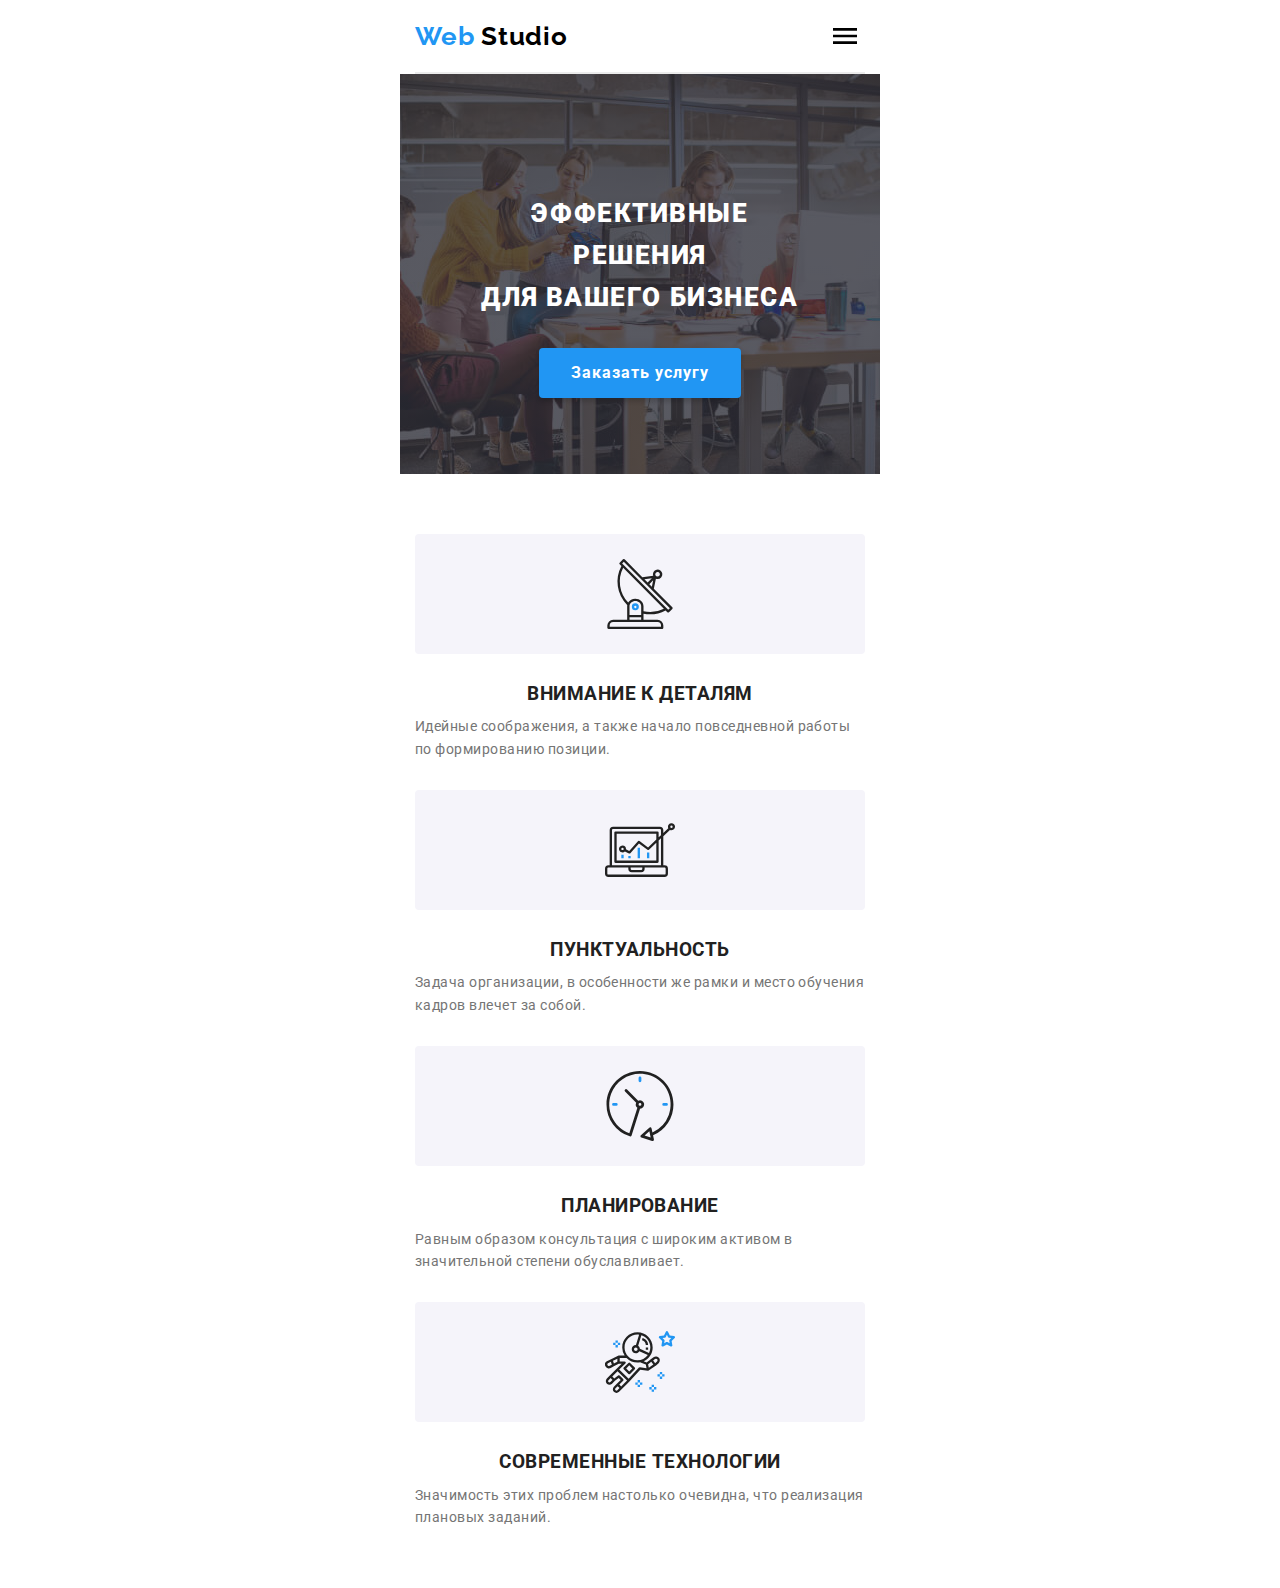
==== commit ff8fdc59: "8.5 principles created" ====
--- a/index.html
+++ b/index.html
@@ -76,12 +76,72 @@
     </header>
     <main>
       <!--Hero-->
-      <section class="hero container">
-        <div class=" hero-container">
+      <section class="hero">
+        <div class=" hero-container container">
           <h1 class="hero-title title">Эффективные решения</br>для вашего бизнеса</h1>
           <button data-modal-open type="button" class="button button-hero">Заказать услугу</button>
         </div>
       </section>
+      <!-- принципы работы -->
+          <section class="principles">
+            <!--Заголовок не должно быть видно-->
+            <div class="principles-container container">
+              <h2 hidden class="title">Принципы</h2>
+              <ul class="principles-list list">
+                <li class="principles-item">
+                  <!-- <img src="./images/principles/principles-img-1.svg" alt="иконка спутника" width="70" class="principles-img"/> -->
+          
+                  <svg class="principles-img">
+                    <use href="./images/sprite.svg#icon-principles-img-1" width="70" aria-label="иконка спутника">
+                    </use>
+                  </svg>
+                  <h3 class="principles-title">Внимание к деталям</h3>
+                  <p class="principles-description">
+                    Идейные соображения, а также начало повседневной работы по
+                    формированию позиции.
+                  </p>
+                </li>
+                <li class="principles-item">
+                  <!-- <img src="./images/principles/principles-img-2.svg" alt="иконка часов" width="70" class="principles-img"/> -->
+                  
+                    <svg class="principles-img">
+                    <use href="./images/sprite.svg#icon-principles-img-2" width="70" aria-label="иконка часов">
+                    </use>
+                  </svg>
+                  
+                  <h3 class="principles-title">Пунктуальность</h3>
+                  <p class="principles-description">
+                    Задача организации, в особенности же рамки и место обучения кадров
+                    влечет за собой.
+                  </p>
+                </li>
+                <li class="principles-item">
+                  <!-- <img src="./images/principles/principles-img-3.svg" alt="иконка компъютера" width="70" class="principles-img" /> -->
+                  <svg class="principles-img">
+                    <use href="./images/sprite.svg#icon-principles-img-3" width="70" aria-label="иконка компъютера">
+                    </use>
+                  </svg>
+                  <h3 class="principles-title">Планирование</h3>
+                  <p class="principles-description">
+                    Равным образом консультация с широким активом в значительной
+                    степени обуславливает.
+                  </p>
+                </li>
+                <li class="principles-item">
+                  <!-- <img src="./images/principles/principles-img-4.svg" alt="иконка космонавта" width="70" class="principles-img" /> -->
+                  <svg class="principles-img">
+                    <use href="./images/sprite.svg#icon-principles-img-4" width="70" aria-label="иконка космонавта">
+                    </use>
+                  </svg>
+                  <h3 class="principles-title">Современные технологии</h3>
+                  <p class="principles-description">
+                    Значимость этих проблем настолько очевидна, что реализация
+                    плановых заданий.
+                  </p>
+                </li>
+              </ul>
+            </div>
+          </section>
     </main>
 
     <script src="./js/menu.js"></script>
--- a/css/main.min.css
+++ b/css/main.min.css
@@ -1,2 +1,2 @@
-body{background-color:#fff;color:#757575;font-family:"roboto",sans-serif;font-style:normal;font-weight:normal;letter-spacing:0.03em}body.modal-open{overflow:hidden}html{box-sizing:border-box}*,*::before,*::after{box-sizing:inherit}.list{list-style-type:none;padding:0;margin:0;list-style:none}.link{text-decoration:none}.container{padding-left:15px;padding-right:15px;margin-left:auto;margin-right:auto}@media screen and (min-width: 480px){.container{width:480px}}@media screen and (min-width: 768px){.container{width:768px}}@media screen and (min-width: 1140px){.container{width:1140px}}/*! normalize.css v8.0.1 | MIT License | github.com/necolas/normalize.css */html{line-height:1.15;-webkit-text-size-adjust:100%}body{margin:0}main{display:block}h1{font-size:2em;margin:0.67em 0}hr{box-sizing:content-box;height:0;overflow:visible}pre{font-family:monospace, monospace;font-size:1em}a{background-color:transparent}abbr[title]{border-bottom:none;text-decoration:underline;text-decoration:underline dotted}b,strong{font-weight:bolder}code,kbd,samp{font-family:monospace, monospace;font-size:1em}small{font-size:80%}sub,sup{font-size:75%;line-height:0;position:relative;vertical-align:baseline}sub{bottom:-0.25em}sup{top:-0.5em}img{border-style:none}button,input,optgroup,select,textarea{font-family:inherit;font-size:100%;line-height:1.15;margin:0}button,input{overflow:visible}button,select{text-transform:none}button,[type="button"],[type="reset"],[type="submit"]{-webkit-appearance:button}button::-moz-focus-inner,[type="button"]::-moz-focus-inner,[type="reset"]::-moz-focus-inner,[type="submit"]::-moz-focus-inner{border-style:none;padding:0}button:-moz-focusring,[type="button"]:-moz-focusring,[type="reset"]:-moz-focusring,[type="submit"]:-moz-focusring{outline:1px dotted ButtonText}fieldset{padding:0.35em 0.75em 0.625em}legend{box-sizing:border-box;color:inherit;display:table;max-width:100%;padding:0;white-space:normal}progress{vertical-align:baseline}textarea{overflow:auto}[type="checkbox"],[type="radio"]{box-sizing:border-box;padding:0}[type="number"]::-webkit-inner-spin-button,[type="number"]::-webkit-outer-spin-button{height:auto}[type="search"]{-webkit-appearance:textfield;outline-offset:-2px}[type="search"]::-webkit-search-decoration{-webkit-appearance:none}::-webkit-file-upload-button{-webkit-appearance:button;font:inherit}details{display:block}summary{display:list-item}template{display:none}[hidden]{display:none}.modal-form-input,.modal-form-message{display:block;width:100%;font-family:"roboto",sans-serif;font-weight:600;letter-spacing:0.1em;border:1px solid rgba(157,164,189,0.4);background-color:transparent;outline:none;transition:all 250ms cubic-bezier(0.4, 0, 0.2, 1)}.backdrop,.modal-form-option-label{display:flex;justify-content:center;align-items:center}.modal-form-btn,.button-hero,.principles-img{display:block;margin-right:auto;margin-left:auto}.site-link,.button-item,.portfolio-list-description{transition:all 250ms cubic-bezier(0.4, 0, 0.2, 1)}.site-link,.social-contacts-link{font-family:"roboto",sans-serif;font-style:normal;font-weight:500;font-size:18px;line-height:1.16;letter-spacing:0.02em}.title{margin:0px}.button{background-color:#2196f3;color:#fff;align-items:center;text-align:center;border:none;border-radius:4px}.logo{color:#000;text-decoration:none;font-family:"raleway",sans-serif;font-weight:bold;font-size:26px;line-height:1.19;letter-spacing:0.03em}.footer .logo{color:#fff}.logo .logo-span{color:#2196f3}.backdrop{position:fixed;left:0;top:0;width:100%;height:100%;background-color:rgba(0,0,0,0.5)}.modal-form{position:relative;width:528px;height:581px;display:flex;flex-direction:column;background-color:#fff;padding:40px;box-shadow:0px 1px 3px rgba(0,0,0,0.12),0px 1px 1px rgba(0,0,0,0.14),0px 2px 1px rgba(0,0,0,0.2);border-radius:4px;transition:all 250ms cubic-bezier(0.4, 0, 0.2, 1)}.modal-form-title{width:448px;height:23px;margin-top:0;margin-bottom:30px;font-weight:bold;font-size:20px;line-height:1.15;text-align:center;color:#212121}.modal-form-input-wrapper{position:relative;margin-bottom:28px}.modal-form-input-textarea{position:relative;margin-bottom:20px;transition:all 250ms cubic-bezier(0.4, 0, 0.2, 1)}.modal-form-input{position:relative;width:448px;height:40px;border:1px solid #2196f3;border-radius:4px;padding-left:42px;font-size:11px;color:#2196f3;transition:all 250ms cubic-bezier(0.4, 0, 0.2, 1)}.modal-form-email{height:30px;padding-left:46px}.modal-form-message{position:relative;width:448px;height:120px;padding-top:12px;padding-left:16px;padding-bottom:12px;padding-right:16px;resize:none;color:#2196f3;font-size:14px;line-height:1, 14;border:1px solid rgba(33,33,33,0.2);transition:all 250ms cubic-bezier(0.4, 0, 0.2, 1);border-radius:4px}.modal-form-message-upper{top:0;left:0;transform:translateY(-150%);position:absolute;font-size:12px;color:#757575;transition:all 250ms cubic-bezier(0.4, 0, 0.2, 1)}.modal-form-checkbox{position:absolute;width:1px;height:1px;margin:-1px;border:0;padding:0;clip:rect(0 0 0 0);overflow:hidden}.modal-form-option-label{margin-bottom:30px}.modal-form-custom-checkbox{display:inline-block;width:16px;height:16px;outline:1px solid #000;margin-right:15px;transition:all 250ms cubic-bezier(0.4, 0, 0.2, 1)}.modal-form-option-span{font-size:14px;line-height:1.7;color:#757575}.modal-close-btn{position:absolute;top:10px;right:10px;width:30px;height:30px;border-radius:50%;cursor:pointer;background:#fff;border:1px solid rgba(0,0,0,0.1);transition:all 250ms cubic-bezier(0.4, 0, 0.2, 1)}.modal-close-btn:hover{fill:#2196f3}.modal-form-input:focus,.modal-form-input:not(:placeholder-shown),.modal-form-message:focus,.modal-form-message:not(:placeholder-shown){border-color:#2196f3}.modal-form-label{position:absolute;top:50%;left:42px;transform:translateY(-50%);font-family:"roboto",sans-serif;font-weight:600;font-size:12px;line-height:1.16;letter-spacing:0.1em;color:#757575;transition:transform 250ms linear}.modal-form-input:focus+.modal-form-label,.modal-form-input:not(:placeholder-shown)+.modal-form-label{transform:translate(-40px, -40px);color:#2196f3}.modal-form-option-span a{color:#2196f3}.modal-svg{position:absolute;top:50%;left:22px;transform:translate(-50%, -50%);background-size:contain;transition:fill 250ms cubic-bezier(0.4, 0, 0.2, 1);fill:#212121}.modal-form-input:focus ~ .modal-svg,.modal-form-input:not(:placeholder-shown) ~ .modal-svg,.modal-form-checkbox:focus .modal-svg{fill:#2196f3}.checkbox-svg{transition:fill 250ms cubic-bezier(0.4, 0, 0.2, 1);background-size:contain;fill:#fff}.modal-form-checkbox:checked+.modal-form-custom-checkbox{background-color:#2196f3;outline:none;background-origin:border-box}.modal-form-checkbox:checked .checkbox-svg{fill:#fff}.modal-form-btn{color:#fff;width:200px;height:50px;border-style:none;background:#2196f3;box-shadow:0px 4px 4px rgba(0,0,0,0.15);border-radius:4px;outline:none;transition:all 250ms cubic-bezier(0.4, 0, 0.2, 1)}.modal-form-btn:hover,.modal-form-btn:focus{background:#188ce8;box-shadow:0px 4px 4px rgba(0,0,0,0.15);border-radius:4px}.is-hidden{opacity:0;visibility:hidden;pointer-events:none}.menu-wrapper{display:none;position:absolute;top:75px;left:-400px;transform:translate(400px, 0px);height:393px;width:480px;padding-top:60px;padding-bottom:60px;background:#fff;box-shadow:0px 4px 8px rgba(0,0,0,0.04),0px 2px 4px rgba(0,0,0,0.08),0px 1px 3px rgba(0,0,0,0.16)}.menu-wrapper.is-open{display:block}.header{position:relative;width:480px}.header-container{padding-top:16px;padding-bottom:16px}.header::after{display:block;content:"";height:2px;border:1px solid #ececec}.header-icon-mail-svg{margin-right:10px;width:16px;height:11px;fill:#757575}.social-contacts-link:hover .header-icon-mail-svg,.social-contacts-link:focus .header-icon-mail-svg{fill:#2196f3}.header-icon-phone-svg{margin-right:10px;width:10px;height:15px;fill:#757575}.social-contacts-link:hover .header-icon-phone-svg,.social-contacts-link:focus .header-icon-phone-svg{fill:#2196f3}.mobile-header{display:flex;justify-content:space-between;align-items:center;width:450px;margin:0 auto}.mobile-header-svg:hover{fill:#2196f3}.menu-btn{z-index:100;display:block;background-color:transparent;border:none;outline:none;margin:0px;padding:0px;width:40px;height:40px}.menu-btn.is-open .icon-close{display:block}.menu-btn.is-open .icon-burger{display:none}.icon-close{display:none}.nav-header{margin-bottom:60px}.nav-contacts{display:flex;flex-direction:column;align-items:center}.nav-contacts-item:not(:last-child){margin-bottom:16px}.site-nav{display:flex;flex-direction:column;align-items:center}.site-nav-item:not(:last-child){margin-bottom:50px}.site-link{color:#212121}.site-link:hover,.site-link:focus{color:#2196f3}.current-site{color:#2196f3}.current-site::after{display:block;content:"";margin-top:8px;height:4px;border-radius:2px;background:#2196f3}.social-contacts-link{color:#757575}.social-contacts-link:hover,.social-contacts-link:focus{color:#2196f3}.hero{width:480px;height:400px;background-image:linear-gradient(rgba(47,48,58,0.8), rgba(47,48,58,0.8)),url("../../images/mobile/hero/hero-img.jpg");background-repeat:no-repeat;background-position:center;background-size:cover;padding-top:118px;padding-right:60px;padding-bottom:118px;padding-left:60px}.hero-container{width:360px;margin:0 auto}.hero-title{font-weight:900;font-size:26px;line-height:1.62;text-align:center;letter-spacing:0.06em;text-transform:uppercase;color:#fff}.button-hero{margin-top:30px;height:50px;font-weight:bold;font-size:16px;line-height:1.875;letter-spacing:0.06em;box-shadow:0px 4px 4px rgba(0,0,0,0.15);padding-top:10px;padding-right:32px;padding-bottom:10px;padding-left:32px}.button-herohover,.button-herofocus{background:#188ce8;box-shadow:0px 4px 4px rgba(0,0,0,0.15);border-radius:4px}.principles-container{padding-top:94px;padding-bottom:94px}.principles-list{display:flex}.principles-item:not(:last-child){margin-right:30px}.principles-img{margin-bottom:30px;padding-top:25px;padding-bottom:25px;padding-left:100px;padding-right:100px;width:270px;height:120px;border-radius:4px;background-color:#f5f4fa}.principles-title{margin-top:0px;margin-bottom:10px;color:#212121;font-weight:bold;font-size:14px;line-height:1.14;text-transform:uppercase}.principles-description{margin-top:0px;margin-bottom:0px;font-size:14px;line-height:1.6}.service-list{display:flex;margin-top:50px}.service-container{padding-bottom:94px}.service-container-overlay{position:relative}.service-img{display:block}.service-title{position:absolute;bottom:0;width:370px;height:70px;margin:0px;padding-top:27px;padding-bottom:27px;text-align:center;font-size:14px;text-transform:uppercase;color:#fff;background-color:rgba(47,48,58,0.8)}.service-item:not(:last-child){margin-right:30px}.team{background-color:#f5f4fa}.team-list{display:flex;justify-content:center}.team-container{padding-top:94px;padding-bottom:94px}.team .title{margin-bottom:50px}.team-profile{padding-bottom:24px;box-shadow:0px 2px 1px rgba(0,0,0,0.2),0px 1px 1px rgba(0,0,0,0.14),0px 1px 3px rgba(0,0,0,0.12);border-radius:0px 0px 4px 4px;background-color:#fff}.team-profile:not(:last-child){margin-right:30px}.team-occupation{font-size:16px;line-height:1.875;margin-top:0px;margin-bottom:16px}.nav-contacts-link{display:block;padding:12px;border-radius:50%;width:44px;height:44px;left:247px;top:2139px}.nav-contacts-link:hover .social-img,.nav-contacts-link:focus .social-img{fill:#fff}.team-member{margin-top:0px;margin-bottom:10px;font-size:16px;line-height:1.875;font-weight:500;color:#212121}.team-member-img{margin-bottom:30px}.social-team-list-links{display:flex;justify-content:center}.social-team-list-links .social-team-item:not(:last-child){margin-right:10px}.social-img{fill:#fff;display:block;width:20px;height:20px}.social-team-item .social-img{fill:#afb1b8}.team-title,.team-member,.team-occupation,.title{text-align:center}.clients-container{padding-top:94px;padding-bottom:94px}.clients .title{margin-bottom:50px}.clients-list{display:flex}.clients-list-item:not(:last-child){margin-right:30px}.clients-link{display:flex;justify-content:center;align-items:center;width:170px;height:90px;border:1px solid #afb1b8;box-sizing:border-box;border-radius:4px;transition:border 250ms cubic-bezier(0.4, 0, 0.2, 1)}.clients-link:hover,.clients-link:focus{border:1px solid #2196f3}.clients-link:hover .clients-svg,.clients-link:focus .clients-svg{fill:#2196f3}.clients-svg{fill:#afb1b8;transition:fill 250ms cubic-bezier(0.4, 0, 0.2, 1)}.footer{color:#fff;background-color:#2f303a;font-size:14px;line-height:1.14}.footer .nav-contacts-link{background-color:rgba(255,255,255,0.1);display:block;padding:12px;border-radius:50%;width:44px;height:44px;left:247px;top:2139px}.footer .nav-contacts-link:focus,.footer .nav-contacts-link:hover{background-color:#2196f3;fill:#afb1b8}.footer-container{display:flex;padding-top:60px;padding-bottom:60px}.footer-adress{margin-right:69px}.footer-adress-container{width:231px;height:81px}.footer-adress-list{line-height:1.71;font-style:normal}.footer-adress-item:not(:last-child){margin-bottom:9px}.footer-logo{display:inline-block;margin-bottom:20px}.adress-item{color:#fff}.contact-item{color:rgba(255,255,255,0.6)}.footer-social-container{margin-top:12px;margin-right:94px;width:206px;height:80px}.footer-description{display:block;margin-bottom:20px;text-transform:uppercase}.footer-social-list{display:flex}.footer-social-item:not(:last-child){margin-right:10px}.footer-form{margin-top:12px;width:570px;height:86px}.email-form{display:flex;align-items:center}.user-email-input{width:358px;height:50px;font-size:16px;line-height:1.25;padding-left:16px;background-color:transparent;border:1px solid #757575;border-radius:4px;color:rgba(255,255,255,0.6);outline:none;border:1px solid rgba(255,255,255,0.3);filter:drop-shadow(0px 4px 4px rgba(0,0,0,0.15))}.footer-form-button{display:flex;justify-content:center;align-items:center;margin-left:12px;width:200px;height:50px;border-style:none;box-shadow:0px 4px 4px rgba(0,0,0,0.15);border-radius:4px;background-color:#2196f3}.icon-send-svg{fill:#fff;margin-left:10px}.button-item{height:38px;padding-top:6px;padding-right:22px;padding-bottom:6px;padding-left:22px;border-radius:4px;font-weight:500;font-size:16px;border-style:none;line-height:1, 62;text-align:center;color:#212121;background-color:#f5f4fa}.portfolio-button:not(:last-child){margin-right:8px}.portfolio-nav-container{padding-top:93px;padding-bottom:50px}.portfolio-nav-list{display:flex;justify-content:center}.portfolio-list{display:flex;flex-wrap:wrap;padding-bottom:94px}.portfolio-list-sample{margin:0px;padding-bottom:4px;font-weight:bold;font-size:18px;line-height:2;letter-spacing:0.06em;color:#212121}.portfolio-list-title{margin:0px;font-size:16px;line-height:1.87;color:#757575}.portfolio-item{box-sizing:border-box;width:370px;height:404px}.portfolio-item:not(:nth-child(3n)){margin-right:30px}.portfolio-item:not(:nth-last-child(-n+3)){margin-bottom:30px}.portfolio-item-link{display:block;outline:none}.portfolio-item-img{display:block}.portfolio-item:hover{box-shadow:1px 4px 6px rgba(0,0,0,0.16),0px 4px 4px rgba(0,0,0,0.06),0px 1px 1px rgba(0,0,0,0.12)}.container-overlay{overflow:hidden;position:relative}.portfolio-description-container{box-sizing:border-box;width:370px;padding-top:20px;padding-bottom:20px;padding-left:24px;padding-right:24px;background:#fff;border-right:1px solid #eee;border-bottom:1px solid #eee;border-left:1px solid #eee}.portfolio-item-link:focus{box-shadow:1px 4px 6px rgba(0,0,0,0.16),0px 4px 4px rgba(0,0,0,0.06),0px 1px 1px rgba(0,0,0,0.12)}.portfolio-item-link:focus .portfolio-list-description,.portfolio-item-link:hover .portfolio-list-description{transform:translateY(0%);top:0;left:0;background-color:rgba(33,150,243,0.9)}.portfolio-list-description{position:absolute;margin:0;padding-top:63px;padding-right:24px;padding-bottom:63px;padding-left:24px;transform:translateY(100%);width:100%;height:100%;font-size:18px;line-height:1.56;color:#fff;background-color:rgba(33,150,243,0.9)}
+body{background-color:#fff;color:#757575;font-family:"roboto",sans-serif;font-style:normal;font-weight:normal;letter-spacing:0.03em}body.modal-open{overflow:hidden}html{box-sizing:border-box}*,*::before,*::after{box-sizing:inherit}.list{list-style-type:none;padding:0;margin:0;list-style:none}.link{text-decoration:none}.container{padding-left:15px;padding-right:15px;margin-left:auto;margin-right:auto}@media screen and (min-width: 480px){.container{width:480px}}@media screen and (min-width: 768px){.container{width:768px}}@media screen and (min-width: 1140px){.container{width:1140px}}/*! normalize.css v8.0.1 | MIT License | github.com/necolas/normalize.css */html{line-height:1.15;-webkit-text-size-adjust:100%}body{margin:0}main{display:block}h1{font-size:2em;margin:0.67em 0}hr{box-sizing:content-box;height:0;overflow:visible}pre{font-family:monospace, monospace;font-size:1em}a{background-color:transparent}abbr[title]{border-bottom:none;text-decoration:underline;text-decoration:underline dotted}b,strong{font-weight:bolder}code,kbd,samp{font-family:monospace, monospace;font-size:1em}small{font-size:80%}sub,sup{font-size:75%;line-height:0;position:relative;vertical-align:baseline}sub{bottom:-0.25em}sup{top:-0.5em}img{border-style:none}button,input,optgroup,select,textarea{font-family:inherit;font-size:100%;line-height:1.15;margin:0}button,input{overflow:visible}button,select{text-transform:none}button,[type="button"],[type="reset"],[type="submit"]{-webkit-appearance:button}button::-moz-focus-inner,[type="button"]::-moz-focus-inner,[type="reset"]::-moz-focus-inner,[type="submit"]::-moz-focus-inner{border-style:none;padding:0}button:-moz-focusring,[type="button"]:-moz-focusring,[type="reset"]:-moz-focusring,[type="submit"]:-moz-focusring{outline:1px dotted ButtonText}fieldset{padding:0.35em 0.75em 0.625em}legend{box-sizing:border-box;color:inherit;display:table;max-width:100%;padding:0;white-space:normal}progress{vertical-align:baseline}textarea{overflow:auto}[type="checkbox"],[type="radio"]{box-sizing:border-box;padding:0}[type="number"]::-webkit-inner-spin-button,[type="number"]::-webkit-outer-spin-button{height:auto}[type="search"]{-webkit-appearance:textfield;outline-offset:-2px}[type="search"]::-webkit-search-decoration{-webkit-appearance:none}::-webkit-file-upload-button{-webkit-appearance:button;font:inherit}details{display:block}summary{display:list-item}template{display:none}[hidden]{display:none}.modal-form-input,.modal-form-message{display:block;width:100%;font-family:"roboto",sans-serif;font-weight:600;letter-spacing:0.1em;border:1px solid rgba(157,164,189,0.4);background-color:transparent;outline:none;transition:all 250ms cubic-bezier(0.4, 0, 0.2, 1)}.backdrop,.modal-form-option-label{display:flex;justify-content:center;align-items:center}.modal-form-btn,.button-hero,.principles-img{display:block;margin-right:auto;margin-left:auto}.site-link,.button-item,.portfolio-list-description{transition:all 250ms cubic-bezier(0.4, 0, 0.2, 1)}.site-link,.social-contacts-link{font-family:"roboto",sans-serif;font-style:normal;font-weight:500;font-size:18px;line-height:1.16;letter-spacing:0.02em}.title{margin:0px}.button{background-color:#2196f3;color:#fff;align-items:center;text-align:center;border:none;border-radius:4px}.logo{color:#000;text-decoration:none;font-family:"raleway",sans-serif;font-weight:bold;font-size:26px;line-height:1.19;letter-spacing:0.03em}.footer .logo{color:#fff}.logo .logo-span{color:#2196f3}.backdrop{position:fixed;left:0;top:0;width:100%;height:100%;background-color:rgba(0,0,0,0.5)}.modal-form{position:relative;width:528px;height:581px;display:flex;flex-direction:column;background-color:#fff;padding:40px;box-shadow:0px 1px 3px rgba(0,0,0,0.12),0px 1px 1px rgba(0,0,0,0.14),0px 2px 1px rgba(0,0,0,0.2);border-radius:4px;transition:all 250ms cubic-bezier(0.4, 0, 0.2, 1)}.modal-form-title{width:448px;height:23px;margin-top:0;margin-bottom:30px;font-weight:bold;font-size:20px;line-height:1.15;text-align:center;color:#212121}.modal-form-input-wrapper{position:relative;margin-bottom:28px}.modal-form-input-textarea{position:relative;margin-bottom:20px;transition:all 250ms cubic-bezier(0.4, 0, 0.2, 1)}.modal-form-input{position:relative;width:448px;height:40px;border:1px solid #2196f3;border-radius:4px;padding-left:42px;font-size:11px;color:#2196f3;transition:all 250ms cubic-bezier(0.4, 0, 0.2, 1)}.modal-form-email{height:30px;padding-left:46px}.modal-form-message{position:relative;width:448px;height:120px;padding-top:12px;padding-left:16px;padding-bottom:12px;padding-right:16px;resize:none;color:#2196f3;font-size:14px;line-height:1, 14;border:1px solid rgba(33,33,33,0.2);transition:all 250ms cubic-bezier(0.4, 0, 0.2, 1);border-radius:4px}.modal-form-message-upper{top:0;left:0;transform:translateY(-150%);position:absolute;font-size:12px;color:#757575;transition:all 250ms cubic-bezier(0.4, 0, 0.2, 1)}.modal-form-checkbox{position:absolute;width:1px;height:1px;margin:-1px;border:0;padding:0;clip:rect(0 0 0 0);overflow:hidden}.modal-form-option-label{margin-bottom:30px}.modal-form-custom-checkbox{display:inline-block;width:16px;height:16px;outline:1px solid #000;margin-right:15px;transition:all 250ms cubic-bezier(0.4, 0, 0.2, 1)}.modal-form-option-span{font-size:14px;line-height:1.7;color:#757575}.modal-close-btn{position:absolute;top:10px;right:10px;width:30px;height:30px;border-radius:50%;cursor:pointer;background:#fff;border:1px solid rgba(0,0,0,0.1);transition:all 250ms cubic-bezier(0.4, 0, 0.2, 1)}.modal-close-btn:hover{fill:#2196f3}.modal-form-input:focus,.modal-form-input:not(:placeholder-shown),.modal-form-message:focus,.modal-form-message:not(:placeholder-shown){border-color:#2196f3}.modal-form-label{position:absolute;top:50%;left:42px;transform:translateY(-50%);font-family:"roboto",sans-serif;font-weight:600;font-size:12px;line-height:1.16;letter-spacing:0.1em;color:#757575;transition:transform 250ms linear}.modal-form-input:focus+.modal-form-label,.modal-form-input:not(:placeholder-shown)+.modal-form-label{transform:translate(-40px, -40px);color:#2196f3}.modal-form-option-span a{color:#2196f3}.modal-svg{position:absolute;top:50%;left:22px;transform:translate(-50%, -50%);background-size:contain;transition:fill 250ms cubic-bezier(0.4, 0, 0.2, 1);fill:#212121}.modal-form-input:focus ~ .modal-svg,.modal-form-input:not(:placeholder-shown) ~ .modal-svg,.modal-form-checkbox:focus .modal-svg{fill:#2196f3}.checkbox-svg{transition:fill 250ms cubic-bezier(0.4, 0, 0.2, 1);background-size:contain;fill:#fff}.modal-form-checkbox:checked+.modal-form-custom-checkbox{background-color:#2196f3;outline:none;background-origin:border-box}.modal-form-checkbox:checked .checkbox-svg{fill:#fff}.modal-form-btn{color:#fff;width:200px;height:50px;border-style:none;background:#2196f3;box-shadow:0px 4px 4px rgba(0,0,0,0.15);border-radius:4px;outline:none;transition:all 250ms cubic-bezier(0.4, 0, 0.2, 1)}.modal-form-btn:hover,.modal-form-btn:focus{background:#188ce8;box-shadow:0px 4px 4px rgba(0,0,0,0.15);border-radius:4px}.is-hidden{opacity:0;visibility:hidden;pointer-events:none}.menu-wrapper{display:none;position:absolute;top:75px;left:-400px;transform:translate(400px, 0px);height:393px;width:100%;padding-top:60px;padding-bottom:60px;background:#fff;box-shadow:0px 4px 8px rgba(0,0,0,0.04),0px 2px 4px rgba(0,0,0,0.08),0px 1px 3px rgba(0,0,0,0.16)}.menu-wrapper.is-open{display:block}.header{position:relative;width:480px}.header-container{padding-top:16px;padding-bottom:16px}.header::after{display:block;content:"";height:2px;border:1px solid #ececec}.header-icon-mail-svg{margin-right:10px;width:16px;height:11px;fill:#757575}.social-contacts-link:hover .header-icon-mail-svg,.social-contacts-link:focus .header-icon-mail-svg{fill:#2196f3}.header-icon-phone-svg{margin-right:10px;width:10px;height:15px;fill:#757575}.social-contacts-link:hover .header-icon-phone-svg,.social-contacts-link:focus .header-icon-phone-svg{fill:#2196f3}.mobile-header{display:flex;justify-content:space-between;align-items:center;width:450px;margin:0 auto}.mobile-header-svg:hover{fill:#2196f3}.menu-btn{z-index:100;display:block;background-color:transparent;border:none;outline:none;margin:0px;padding:0px;width:40px;height:40px}.menu-btn.is-open .icon-close{display:block}.menu-btn.is-open .icon-burger{display:none}.icon-close{display:none}.nav-header{margin-bottom:60px}.nav-contacts{display:flex;flex-direction:column;align-items:center}.nav-contacts-item:not(:last-child){margin-bottom:16px}.site-nav{display:flex;flex-direction:column;align-items:center}.site-nav-item:not(:last-child){margin-bottom:50px}.site-link{color:#212121}.site-link:hover,.site-link:focus{color:#2196f3}.current-site{color:#2196f3}.current-site::after{display:block;content:"";margin-top:8px;height:4px;border-radius:2px;background:#2196f3}.social-contacts-link{color:#757575}.social-contacts-link:hover,.social-contacts-link:focus{color:#2196f3}.hero{width:480px;height:400px;background-image:linear-gradient(rgba(47,48,58,0.8), rgba(47,48,58,0.8)),url("../../images/mobile/hero/hero-img.jpg");background-repeat:no-repeat;background-position:center;background-size:cover;padding-top:118px;padding-right:60px;padding-bottom:118px;padding-left:60px;margin:0 auto}.hero-container{width:360px;margin:0 auto}.hero-title{font-weight:900;font-size:26px;line-height:1.62;text-align:center;letter-spacing:0.06em;text-transform:uppercase;color:#fff}.button-hero{margin-top:30px;height:50px;font-weight:bold;font-size:16px;line-height:1.875;letter-spacing:0.06em;box-shadow:0px 4px 4px rgba(0,0,0,0.15);padding-top:10px;padding-right:32px;padding-bottom:10px;padding-left:32px}.button-herohover,.button-herofocus{background:#188ce8;box-shadow:0px 4px 4px rgba(0,0,0,0.15);border-radius:4px}.principles{width:480px;margin:0 auto}.principles-container{width:480px}.principles-list{width:450px;padding-top:60px;padding-bottom:60px}.principles-img{width:450px;height:120px;border-radius:4px;background-color:#f5f4fa;padding-left:190px;padding-right:190px;margin-bottom:30px}.principles-title{margin-top:0px;margin-bottom:10px;font-weight:bold;line-height:1.14;text-transform:uppercase;color:#212121;text-align:center}.principles-description{margin-top:0px;margin-bottom:0px;font-size:14px;line-height:1.6}.principles-item:not(:last-child){margin-bottom:30px}.service-list{display:flex;margin-top:50px}.service-container{padding-bottom:94px}.service-container-overlay{position:relative}.service-img{display:block}.service-title{position:absolute;bottom:0;width:370px;height:70px;margin:0px;padding-top:27px;padding-bottom:27px;text-align:center;font-size:14px;text-transform:uppercase;color:#fff;background-color:rgba(47,48,58,0.8)}.service-item:not(:last-child){margin-right:30px}.team{background-color:#f5f4fa}.team-list{display:flex;justify-content:center}.team-container{padding-top:94px;padding-bottom:94px}.team .title{margin-bottom:50px}.team-profile{padding-bottom:24px;box-shadow:0px 2px 1px rgba(0,0,0,0.2),0px 1px 1px rgba(0,0,0,0.14),0px 1px 3px rgba(0,0,0,0.12);border-radius:0px 0px 4px 4px;background-color:#fff}.team-profile:not(:last-child){margin-right:30px}.team-occupation{font-size:16px;line-height:1.875;margin-top:0px;margin-bottom:16px}.nav-contacts-link{display:block;padding:12px;border-radius:50%;width:44px;height:44px;left:247px;top:2139px}.nav-contacts-link:hover .social-img,.nav-contacts-link:focus .social-img{fill:#fff}.team-member{margin-top:0px;margin-bottom:10px;font-size:16px;line-height:1.875;font-weight:500;color:#212121}.team-member-img{margin-bottom:30px}.social-team-list-links{display:flex;justify-content:center}.social-team-list-links .social-team-item:not(:last-child){margin-right:10px}.social-img{fill:#fff;display:block;width:20px;height:20px}.social-team-item .social-img{fill:#afb1b8}.team-title,.team-member,.team-occupation,.title{text-align:center}.clients-container{padding-top:94px;padding-bottom:94px}.clients .title{margin-bottom:50px}.clients-list{display:flex}.clients-list-item:not(:last-child){margin-right:30px}.clients-link{display:flex;justify-content:center;align-items:center;width:170px;height:90px;border:1px solid #afb1b8;box-sizing:border-box;border-radius:4px;transition:border 250ms cubic-bezier(0.4, 0, 0.2, 1)}.clients-link:hover,.clients-link:focus{border:1px solid #2196f3}.clients-link:hover .clients-svg,.clients-link:focus .clients-svg{fill:#2196f3}.clients-svg{fill:#afb1b8;transition:fill 250ms cubic-bezier(0.4, 0, 0.2, 1)}.footer{color:#fff;background-color:#2f303a;font-size:14px;line-height:1.14}.footer .nav-contacts-link{background-color:rgba(255,255,255,0.1);display:block;padding:12px;border-radius:50%;width:44px;height:44px;left:247px;top:2139px}.footer .nav-contacts-link:focus,.footer .nav-contacts-link:hover{background-color:#2196f3;fill:#afb1b8}.footer-container{display:flex;padding-top:60px;padding-bottom:60px}.footer-adress{margin-right:69px}.footer-adress-container{width:231px;height:81px}.footer-adress-list{line-height:1.71;font-style:normal}.footer-adress-item:not(:last-child){margin-bottom:9px}.footer-logo{display:inline-block;margin-bottom:20px}.adress-item{color:#fff}.contact-item{color:rgba(255,255,255,0.6)}.footer-social-container{margin-top:12px;margin-right:94px;width:206px;height:80px}.footer-description{display:block;margin-bottom:20px;text-transform:uppercase}.footer-social-list{display:flex}.footer-social-item:not(:last-child){margin-right:10px}.footer-form{margin-top:12px;width:570px;height:86px}.email-form{display:flex;align-items:center}.user-email-input{width:358px;height:50px;font-size:16px;line-height:1.25;padding-left:16px;background-color:transparent;border:1px solid #757575;border-radius:4px;color:rgba(255,255,255,0.6);outline:none;border:1px solid rgba(255,255,255,0.3);filter:drop-shadow(0px 4px 4px rgba(0,0,0,0.15))}.footer-form-button{display:flex;justify-content:center;align-items:center;margin-left:12px;width:200px;height:50px;border-style:none;box-shadow:0px 4px 4px rgba(0,0,0,0.15);border-radius:4px;background-color:#2196f3}.icon-send-svg{fill:#fff;margin-left:10px}.button-item{height:38px;padding-top:6px;padding-right:22px;padding-bottom:6px;padding-left:22px;border-radius:4px;font-weight:500;font-size:16px;border-style:none;line-height:1, 62;text-align:center;color:#212121;background-color:#f5f4fa}.portfolio-button:not(:last-child){margin-right:8px}.portfolio-nav-container{padding-top:93px;padding-bottom:50px}.portfolio-nav-list{display:flex;justify-content:center}.portfolio-list{display:flex;flex-wrap:wrap;padding-bottom:94px}.portfolio-list-sample{margin:0px;padding-bottom:4px;font-weight:bold;font-size:18px;line-height:2;letter-spacing:0.06em;color:#212121}.portfolio-list-title{margin:0px;font-size:16px;line-height:1.87;color:#757575}.portfolio-item{box-sizing:border-box;width:370px;height:404px}.portfolio-item:not(:nth-child(3n)){margin-right:30px}.portfolio-item:not(:nth-last-child(-n+3)){margin-bottom:30px}.portfolio-item-link{display:block;outline:none}.portfolio-item-img{display:block}.portfolio-item:hover{box-shadow:1px 4px 6px rgba(0,0,0,0.16),0px 4px 4px rgba(0,0,0,0.06),0px 1px 1px rgba(0,0,0,0.12)}.container-overlay{overflow:hidden;position:relative}.portfolio-description-container{box-sizing:border-box;width:370px;padding-top:20px;padding-bottom:20px;padding-left:24px;padding-right:24px;background:#fff;border-right:1px solid #eee;border-bottom:1px solid #eee;border-left:1px solid #eee}.portfolio-item-link:focus{box-shadow:1px 4px 6px rgba(0,0,0,0.16),0px 4px 4px rgba(0,0,0,0.06),0px 1px 1px rgba(0,0,0,0.12)}.portfolio-item-link:focus .portfolio-list-description,.portfolio-item-link:hover .portfolio-list-description{transform:translateY(0%);top:0;left:0;background-color:rgba(33,150,243,0.9)}.portfolio-list-description{position:absolute;margin:0;padding-top:63px;padding-right:24px;padding-bottom:63px;padding-left:24px;transform:translateY(100%);width:100%;height:100%;font-size:18px;line-height:1.56;color:#fff;background-color:rgba(33,150,243,0.9)}
 /*# sourceMappingURL=main.min.css.map */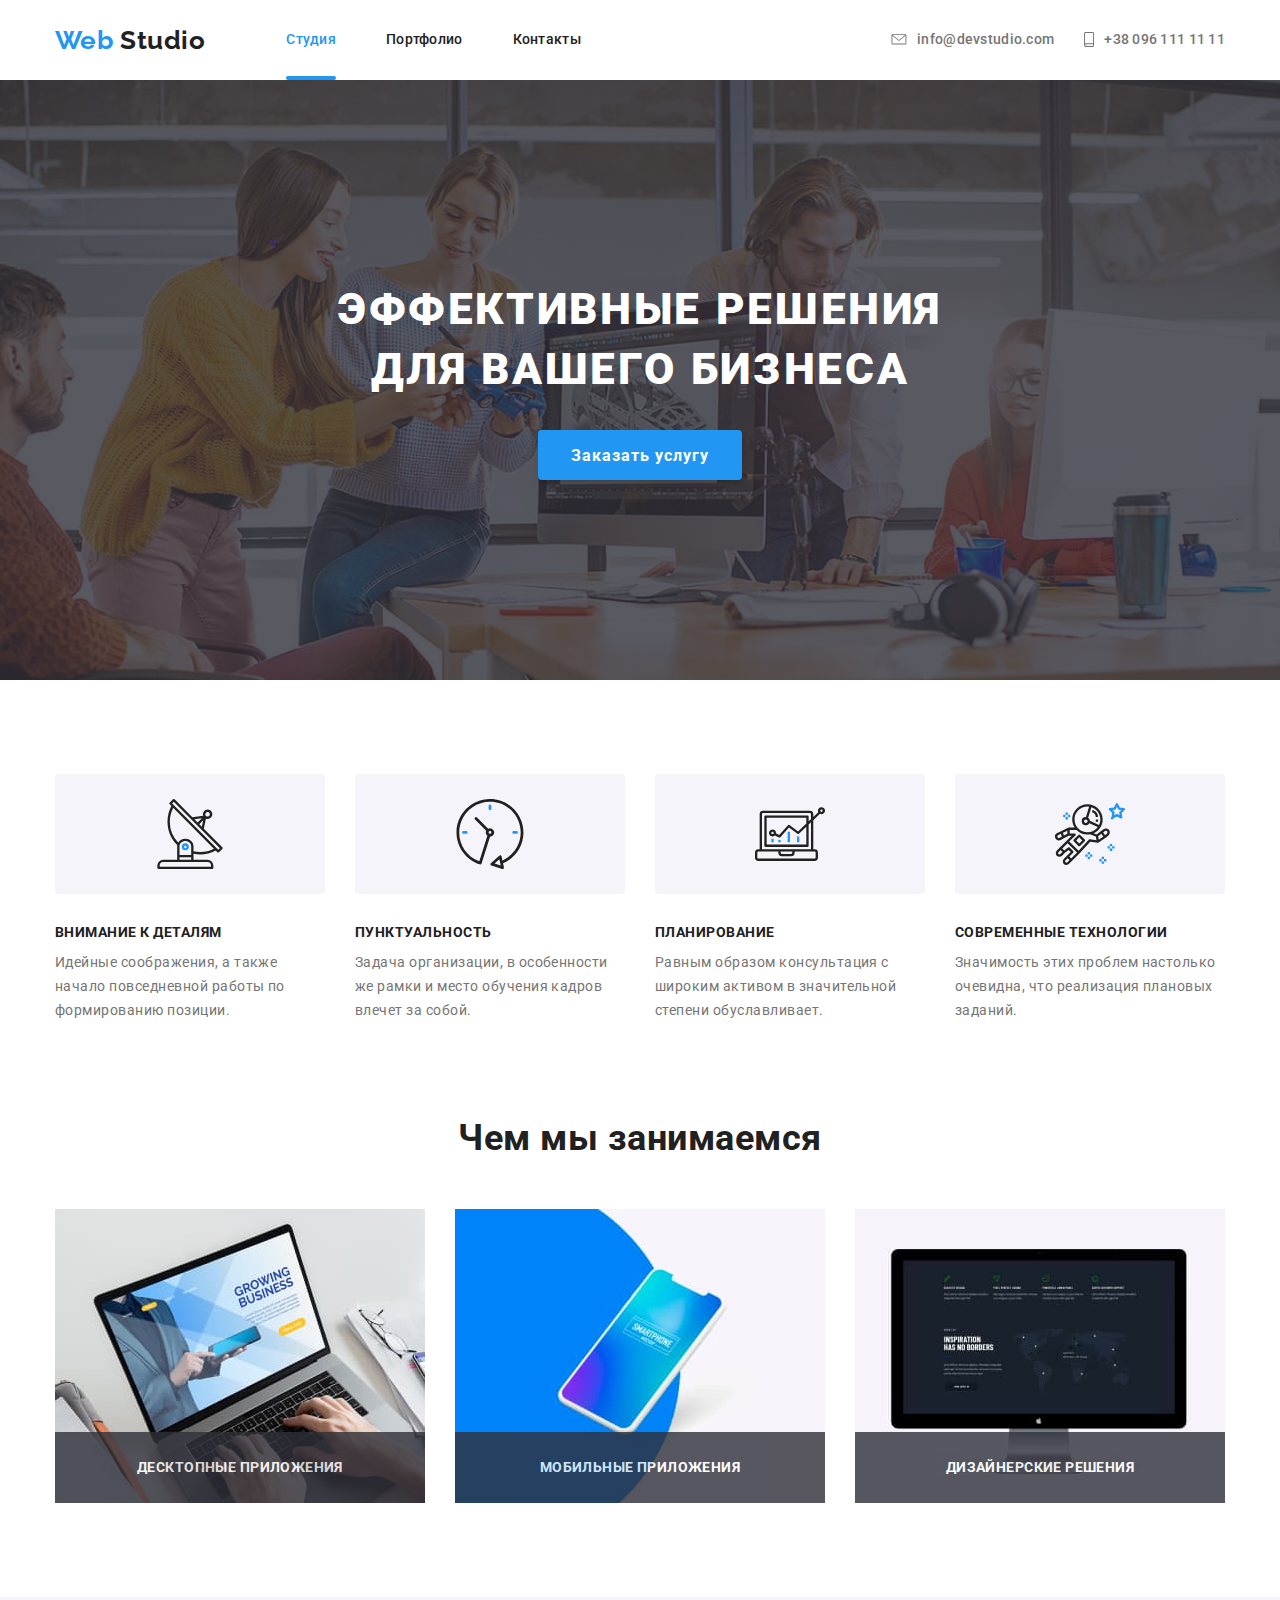
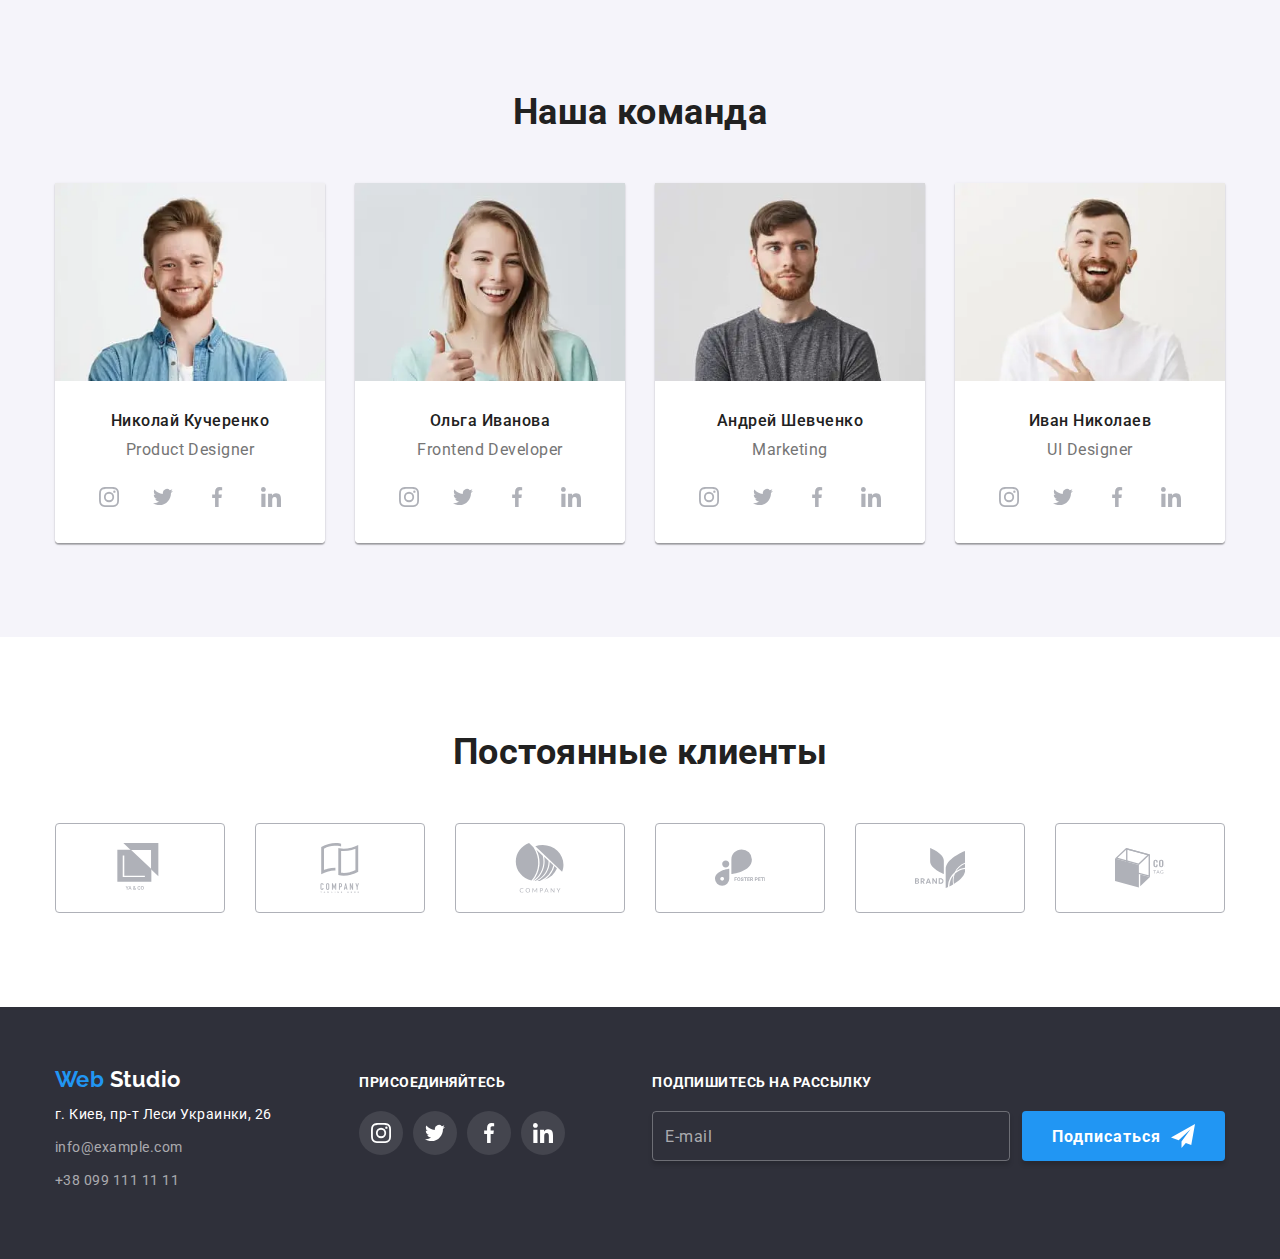
==== commit 5382a75f: "8.6 final cut" ====
--- a/index.html
+++ b/index.html
@@ -3,148 +3,1052 @@
   <head>
     <meta charset="UTF-8" />
     <meta name="viewport" content="width=device-width, initial-scale=1.0" />
-    <title lang="en">Web Studio</title>
+    <title>Web Studio</title>
     <link
       href="https://fonts.googleapis.com/css2?family=Raleway:wght@700&family=Roboto:wght@400;500;700;900&display=swap"
       rel="stylesheet"
     />
     <link rel="stylesheet" href="./css/main.min.css" />
   </head>
+
   <body>
-    <!--Шапка сайта -->
-    <header class="header container">
-      <div class="header-container">
-        <div class="mobile-header">
-          <a href="./index.html" lang="en" class="logo nav-logo"
-            ><span class="logo logo-span">Web</span> Studio
-          </a>
-          <button
-            type="button"
-            class="menu-btn"
-            aria-expanded="false"
-            aria-controls="menu-wrapper"
-            data-menu-button
+    <!-- Белый фон -->
+
+    <!--Шапка сайта-->
+
+    <header class="page-header">
+      <div class="page-header__container">
+        <a href="./index.html" class="page-header__logo">
+          <span class="page-header__logo--space" lang="en">Web</span>
+          <span class="page-logo" lang="en">Studio</span>
+        </a>
+
+        <button
+          type="button"
+          class="menu__button"
+          aria-expanded="false"
+          aria-controls="page-header__menu"
+          data-menu-button
+        >
+          <svg
+            class="menu__button--icon"
+            width="40"
+            height="40"
+            aria-label="Переключатель мобильного меню"
           >
-            <svg class="mobile-header-svg" width="40px" height="40px">
-              <use
-                class="icon-burger"
-                href="./images/sprite.svg#icon-menu"
-              ></use>
-              <use
-                class="icon-close"
-                href="./images/sprite.svg#icon-close"
-              ></use>
-            </svg>
-          </button>
-        </div>
-
-        <div class="menu-wrapper" data-menu>
-          <nav class="nav-header">
-            <ul class="site-nav list">
-              <li class="site-nav-item main-page">
-                <a href="./index.html" class="site-link current-site link"
+            <use
+              href="./images/sprite.svg#icon-cross_40px"
+              class="menu__button--icon-cross_40px"
+            ></use>
+            <use
+              href="./images/sprite.svg#icon-menu"
+              class="menu__button--icon-menu"
+            ></use>
+          </svg>
+        </button>
+
+        <div class="page-header__menu" id="page-header__menu" data-menu>
+          <nav class="page-header__nav">
+            <ul class="site-nav">
+              <li class="site-nav__item">
+                <a
+                  href="./index.html"
+                  class="site-nav__link site-nav__link--current"
                   >Студия</a
                 >
               </li>
-              <li class="site-nav-item">
-                <a href="./portfolio.html" class="site-link link">Портфолио</a>
+              <li class="site-nav__item">
+                <a href="./portfolio.html" class="site-nav__link">Портфолио</a>
               </li>
-              <li class="site-nav-item">
-                <a href="" class="site-link link">Контакты</a>
+              <li class="site-nav__item">
+                <a href="./contacts.html" class="site-nav__link">Контакты</a>
               </li>
             </ul>
           </nav>
-
-          <address class="nav-adress">
-            <ul class="nav-contacts list">
-              <li class="nav-contacts-item">
+          <div class="page-header__contacts">
+            <ul class="contact-info__list">
+              <li class="contact-info__item">
                 <a
                   href="mailto:info@devstudio.com"
-                  class="social-contacts-link link"
-                  ><svg class="header-icon-mail-svg">
-                    <use href="./images/sprite.svg#icon-envelope"></use></svg>info@devstudio.com</a>
+                  aria-label="Электронная почта"
+                  class="contact-info__link"
+                >
+                  <svg
+                    class="contact-info__link--icon-mail"
+                    width="16"
+                    height="11.2"
+                  >
+                    <use href="./images/sprite.svg#icon-mail"></use>
+                  </svg>
+                  info@devstudio.com</a
+                >
               </li>
-              <li class="nav-contacts-item">
-                <a href="tel:+380961111111" class="social-contacts-link link"
-                  ><svg class="header-icon-phone-svg">
-                    <use href="./images/sprite.svg#icon-smartphone"></use></svg>+38 096 111 11 11</a>
+              <li class="contact-info__item">
+                <a
+                  href="tel:+380961111111"
+                  aria-label="Телефон"
+                  class="contact-info__link"
+                >
+                  <svg
+                    class="contact-info__link--icon-phone"
+                    width="10"
+                    height="15"
+                  >
+                    <use href="./images/sprite.svg#icon-phone"></use>
+                  </svg>
+                  +38 096 111 11 11</a
+                >
               </li>
             </ul>
-          </address>
+          </div>
         </div>
       </div>
     </header>
-    <main>
-      <!--Hero-->
+
+    <main class="page-content">
+      <!--Герой-->
       <section class="hero">
-        <div class=" hero-container container">
-          <h1 class="hero-title title">Эффективные решения</br>для вашего бизнеса</h1>
-          <button data-modal-open type="button" class="button button-hero">Заказать услугу</button>
+        <div class="hero__container">
+          <h1 class="hero__title">эффективные решения для вашего бизнеса</h1>
+          <button href="#" class="hero__button" data-modal-open>
+            Заказать услугу
+          </button>
         </div>
       </section>
-      <!-- принципы работы -->
-          <section class="principles">
-            <!--Заголовок не должно быть видно-->
-            <div class="principles-container container">
-              <h2 hidden class="title">Принципы</h2>
-              <ul class="principles-list list">
-                <li class="principles-item">
-                  <!-- <img src="./images/principles/principles-img-1.svg" alt="иконка спутника" width="70" class="principles-img"/> -->
-          
-                  <svg class="principles-img">
-                    <use href="./images/sprite.svg#icon-principles-img-1" width="70" aria-label="иконка спутника">
-                    </use>
-                  </svg>
-                  <h3 class="principles-title">Внимание к деталям</h3>
-                  <p class="principles-description">
-                    Идейные соображения, а также начало повседневной работы по
-                    формированию позиции.
-                  </p>
-                </li>
-                <li class="principles-item">
-                  <!-- <img src="./images/principles/principles-img-2.svg" alt="иконка часов" width="70" class="principles-img"/> -->
-                  
-                    <svg class="principles-img">
-                    <use href="./images/sprite.svg#icon-principles-img-2" width="70" aria-label="иконка часов">
-                    </use>
-                  </svg>
-                  
-                  <h3 class="principles-title">Пунктуальность</h3>
-                  <p class="principles-description">
-                    Задача организации, в особенности же рамки и место обучения кадров
-                    влечет за собой.
-                  </p>
-                </li>
-                <li class="principles-item">
-                  <!-- <img src="./images/principles/principles-img-3.svg" alt="иконка компъютера" width="70" class="principles-img" /> -->
-                  <svg class="principles-img">
-                    <use href="./images/sprite.svg#icon-principles-img-3" width="70" aria-label="иконка компъютера">
-                    </use>
-                  </svg>
-                  <h3 class="principles-title">Планирование</h3>
-                  <p class="principles-description">
-                    Равным образом консультация с широким активом в значительной
-                    степени обуславливает.
-                  </p>
-                </li>
-                <li class="principles-item">
-                  <!-- <img src="./images/principles/principles-img-4.svg" alt="иконка космонавта" width="70" class="principles-img" /> -->
-                  <svg class="principles-img">
-                    <use href="./images/sprite.svg#icon-principles-img-4" width="70" aria-label="иконка космонавта">
-                    </use>
-                  </svg>
-                  <h3 class="principles-title">Современные технологии</h3>
-                  <p class="principles-description">
-                    Значимость этих проблем настолько очевидна, что реализация
-                    плановых заданий.
-                  </p>
-                </li>
-              </ul>
-            </div>
-          </section>
+
+      <!-- Светло-серый фон -->
+
+      <!--Наши преимущества (features)-->
+      <section class="section__features">
+        <div class="features__container">
+          <h2 class="visually-hidden">Наши преимущества</h2>
+
+          <ul class="features__list">
+            <li class="features__item">
+              <div class="features__item--icon-background">
+                <svg class="features__item--icon" width="70" height="70">
+                  <use href="./images/sprite.svg#icon-antenna"></use>
+                </svg>
+              </div>
+              <h3 class="features__title">Внимание к деталям</h3>
+              <p class="features__text">
+                Идейные соображения, а также начало повседневной работы по
+                формированию позиции.
+              </p>
+            </li>
+            <li class="features__item">
+              <div class="features__item--icon-background">
+                <svg class="features__item--icon" width="70" height="70">
+                  <use href="./images/sprite.svg#icon-clock"></use>
+                </svg>
+              </div>
+              <h3 class="features__title">Пунктуальность</h3>
+              <p class="features__text">
+                Задача организации, в особенности же рамки и место обучения
+                кадров влечет за собой.
+              </p>
+            </li>
+            <li class="features__item">
+              <div class="features__item--icon-background">
+                <svg class="features__item--icon" width="70" height="70">
+                  <use href="./images/sprite.svg#icon-diagram"></use>
+                </svg>
+              </div>
+              <h3 class="features__title">Планирование</h3>
+              <p class="features__text">
+                Равным образом консультация с широким активом в значительной
+                степени обуславливает.
+              </p>
+            </li>
+            <li class="features__item">
+              <div class="features__item--icon-background">
+                <svg class="features__item--icon" width="70" height="70">
+                  <use href="./images/sprite.svg#icon-astronaut"></use>
+                </svg>
+              </div>
+              <h3 class="features__title">Современные технологии</h3>
+              <p class="features__text">
+                Значимость этих проблем настолько очевидна, что реализация
+                плановых заданий.
+              </p>
+            </li>
+          </ul>
+        </div>
+      </section>
+
+      <!--Чем мы занимаемся-->
+      <section>
+        <div class="occupation__container">
+          <h2 class="occupation__title">Чем мы занимаемся</h2>
+          <ul class="occupation__list">
+            <li class="occupation__item">
+              <a href="#" class="occupation__link">
+                <img
+                  loading="lazy"
+                  srcset="
+                    ./images/desktop_apps&project_9_desk-370/img.jpg    1x,
+                    ./images/desktop_apps&project_9_desk-370/img@2x.jpg 2x
+                  "
+                  src="./images/desktop_apps&project_9_desk-370/img.jpg"
+                  width="370"
+                  height="294"
+                  alt="Десктопные приложения"
+                />
+                <h3 class="occupation__link--title">Десктопные приложения</h3>
+              </a>
+            </li>
+            <li class="occupation__item">
+              <a href="#" class="occupation__link">
+                <img
+                  loading="lazy"
+                  srcset="
+                    ./images/mobile_apps_desk-370/img.jpg    1x,
+                    ./images/mobile_apps_desk-370/img@2x.jpg 2x
+                  "
+                  src="/images/mobile_apps_desk-370/img.jpg"
+                  width="370"
+                  height="294"
+                  alt="Мобильные приложения"
+                />
+                <h3 class="occupation__link--title">Мобильные приложения</h3>
+              </a>
+            </li>
+            <li class="occupation__item">
+              <a href="#" class="occupation__link">
+                <img
+                  loading="lazy"
+                  srcset="
+                    ./images/design_solutions&project_6_desk-370/img.jpg    1x,
+                    ./images/design_solutions&project_6_desk-370/img@2x.jpg 2x
+                  "
+                  src="./images/design_solutions&project_6_desk-370/img.jpg"
+                  width="370"
+                  height="294"
+                  alt="Дизайнерские решения"
+                />
+                <h3 class="occupation__link--title">Дизайнерские решения</h3>
+              </a>
+            </li>
+          </ul>
+        </div>
+      </section>
+
+      <!-- Серый фон -->
+
+      <!--Наша команда-->
+      <section class="section__team">
+        <div class="team__container">
+          <h2 class="team__title">Наша команда</h2>
+
+          <ul class="team__card-set">
+            <li class="card-set__item">
+              <picture>
+                <source
+                  srcset="
+                    ./images/Nikolai_Kucherenko_mob-450/img-webP.webp    1x,
+                    ./images/Nikolai_Kucherenko_mob-450/img@2x-webP.webp 2x
+                  "
+                  type="image/webp"
+                  media="(max-width: 767px)"
+                />
+
+                <source
+                  srcset="
+                    ./images/Nikolai_Kucherenko_tab-354/img-webP.webp    1x,
+                    ./images/Nikolai_Kucherenko_tab-354/img@2x-webP.webp 2x
+                  "
+                  type="image/webp"
+                  media="(min-width: 768px)"
+                />
+                <source
+                  srcset="
+                    ./images/Nikolai_Kucherenko_tab-354/img.jpg    1x,
+                    ./images/Nikolai_Kucherenko_tab-354/img@2x.jpg 2x
+                  "
+                  type="image/jpg"
+                  media="(min-width: 768px)"
+                />
+
+                <source
+                  srcset="
+                    ./images/Nikolai_Kucherenko_desk-270/img-webP.webp    1x,
+                    ./images/Nikolai_Kucherenko_desk-270/img@2x-webP.webp 2x
+                  "
+                  type="image/webp"
+                  media="(min-width: 1200px)"
+                />
+
+                <source
+                  srcset="
+                    ./images/Nikolai_Kucherenko_desk-270/img.jpg    1x,
+                    ./images/Nikolai_Kucherenko_desk-270/img@2x.jpg 2x
+                  "
+                  type="image/jpg"
+                  media="(min-width: 1200px)"
+                />
+
+                <img
+                  loading="lazy"
+                  srcset="
+                    ./images/Nikolai_Kucherenko_mob-450/img.jpg    1x,
+                    ./images/Nikolai_Kucherenko_mob-450/img@2x.jpg 2x
+                  "
+                  src="./images/Nikolai_Kucherenko_mob-450/img.jpg"
+                  alt="Николай Кучеренко"
+                />
+              </picture>
+
+              <!-- <picture>
+                <source
+                  srcset="
+                    ./images/Nikolai_Kucherenko_mob-450/img-webP.webp    1x,
+                    ./images/Nikolai_Kucherenko_mob-450/img@2x-webP.webp 2x
+                  "
+                  type="image/webp"
+                />
+
+                <img
+                  loading="lazy"
+                  srcset="
+                    ./images/Nikolai_Kucherenko_mob-450/img.jpg    1x,
+                    ./images/Nikolai_Kucherenko_mob-450/img@2x.jpg 2x
+                  "
+                  src="./images/Nikolai_Kucherenko_mob-450/img.jpg"
+                  alt="Николай Кучеренко"
+                />
+              </picture> -->
+
+              <!-- <img
+                loading="lazy"
+                srcset="
+                  ./images/Nikolai_Kucherenko_mob-450/img.jpg    450w,
+                  ./images/Nikolai_Kucherenko_mob-450/img@2x.jpg 900w
+                "
+                src="./images/Nikolai_Kucherenko_mob-450/img.jpg"
+                alt="Николай Кучеренко"
+                sizes="(min-width: 1200px) 25vw, (min-width: 768px) 50vw, 100vw"
+              /> -->
+
+              <!-- <img
+                loading="lazy"
+                srcset="
+                  ./images/Nikolai_Kucherenko_mob-450/img.jpg    1x,
+                  ./images/Nikolai_Kucherenko_mob-450/img@2x.jpg 2x
+                "
+                src="./images/Nikolai_Kucherenko_mob-450/img.jpg"
+                alt="Николай Кучеренко"
+              /> -->
+              <div class="card__content">
+                <h3 class="card__name">Николай Кучеренко</h3>
+                <p lang="en" class="card__text">Product Designer</p>
+
+                <ul class="card__socials">
+                  <li class="socials__item">
+                    <a
+                      href="https://www.instagram.com/"
+                      aria-label="Ссылка на Instagram"
+                      class="team__social-link"
+                    >
+                      <svg
+                        class="team__social-link--icon"
+                        width="20"
+                        height="20"
+                      >
+                        <use href="./images/sprite.svg#icon-instagram"></use>
+                      </svg>
+                    </a>
+                  </li>
+                  <li class="socials__item">
+                    <a
+                      href="https://twitter.com/"
+                      aria-label="Ссылка на Twitter"
+                      class="team__social-link"
+                    >
+                      <svg
+                        class="team__social-link--icon"
+                        width="20"
+                        height="20"
+                      >
+                        <use href="./images/sprite.svg#icon-twitter"></use>
+                      </svg>
+                    </a>
+                  </li>
+                  <li class="socials__item">
+                    <a
+                      href="https://www.facebook.com"
+                      aria-label="Ссылка на Facebook"
+                      class="team__social-link"
+                    >
+                      <svg
+                        class="team__social-link--icon"
+                        width="20"
+                        height="20"
+                      >
+                        <use href="./images/sprite.svg#icon-facebook"></use>
+                      </svg>
+                    </a>
+                  </li>
+                  <li class="socials__item">
+                    <a
+                      href="https://www.linkedin.com/"
+                      aria-label="Ссылка на LinkedIn"
+                      class="team__social-link"
+                    >
+                      <svg
+                        class="team__social-link--icon"
+                        width="20"
+                        height="20"
+                      >
+                        <use href="./images/sprite.svg#icon-linkedin"></use>
+                      </svg>
+                    </a>
+                  </li>
+                </ul>
+              </div>
+            </li>
+
+            <li class="card-set__item">
+              <picture>
+                <source
+                  srcset="
+                    ./images/Olga_Ivanova_mob-450/img-webP.webp    1x,
+                    ./images/Olga_Ivanova_mob-450/img@2x-webP.webp 2x
+                  "
+                  type="image/webp"
+                  media="(max-width: 767px)"
+                />
+
+                <source
+                  srcset="
+                    ./images/Olga_Ivanova_tab-354/img-webP.webp    1x,
+                    ./images/Olga_Ivanova_tab-354/img@2x-webP.webp 2x
+                  "
+                  type="image/webp"
+                  media="(min-width: 768px)"
+                />
+                <source
+                  srcset="
+                    ./images/Olga_Ivanova_tab-354/img.jpg    1x,
+                    ./images/Olga_Ivanova_tab-354/img@2x.jpg 2x
+                  "
+                  type="image/jpg"
+                  media="(min-width: 768px)"
+                />
+
+                <source
+                  srcset="
+                    ./images/Olga_Ivanova_desk-270/img-webP.webp    1x,
+                    ./images/Olga_Ivanova_desk-270/img@2x-webP.webp 2x
+                  "
+                  type="image/webp"
+                  media="(min-width: 1200px)"
+                />
+
+                <source
+                  srcset="
+                    ./images/Olga_Ivanova_desk-270/img.jpg    1x,
+                    ./images/Olga_Ivanova_desk-270/img@2x.jpg 2x
+                  "
+                  type="image/jpg"
+                  media="(min-width: 1200px)"
+                />
+                <img
+                  loading="lazy"
+                  srcset="
+                    ./images/Olga_Ivanova_mob-450/img.jpg    1x,
+                    ./images/Olga_Ivanova_mob-450/img@2x.jpg 2x
+                  "
+                  src="./images/Olga_Ivanova_mob-450/img.jpg"
+                  alt="Ольга Иванова"
+                />
+              </picture>
+
+              <div class="card__content">
+                <h3 class="card__name">Ольга Иванова</h3>
+                <p lang="en" class="card__text">Frontend Developer</p>
+
+                <ul class="card__socials">
+                  <li class="socials__item">
+                    <a
+                      href="https://www.instagram.com/"
+                      aria-label="Ссылка на Instagram"
+                      class="team__social-link"
+                    >
+                      <svg
+                        class="team__social-link--icon"
+                        width="20"
+                        height="20"
+                      >
+                        <use href="./images/sprite.svg#icon-instagram"></use>
+                      </svg>
+                    </a>
+                  </li>
+                  <li class="socials__item">
+                    <a
+                      href="https://twitter.com/"
+                      aria-label="Ссылка на Twitter"
+                      class="team__social-link"
+                    >
+                      <svg
+                        class="team__social-link--icon"
+                        width="20"
+                        height="20"
+                      >
+                        <use href="./images/sprite.svg#icon-twitter"></use>
+                      </svg>
+                    </a>
+                  </li>
+                  <li class="socials__item">
+                    <a
+                      href="https://www.facebook.com"
+                      aria-label="Ссылка на Facebook"
+                      class="team__social-link"
+                    >
+                      <svg
+                        class="team__social-link--icon"
+                        width="20"
+                        height="20"
+                      >
+                        <use href="./images/sprite.svg#icon-facebook"></use>
+                      </svg>
+                    </a>
+                  </li>
+                  <li class="socials__item">
+                    <a
+                      href="https://www.linkedin.com/"
+                      aria-label="Ссылка на LinkedIn"
+                      class="team__social-link"
+                    >
+                      <svg
+                        class="team__social-link--icon"
+                        width="20"
+                        height="20"
+                      >
+                        <use href="./images/sprite.svg#icon-linkedin"></use>
+                      </svg>
+                    </a>
+                  </li>
+                </ul>
+              </div>
+            </li>
+
+            <li class="card-set__item">
+              <picture>
+                <source
+                  srcset="
+                    ./images/Andrei_Shevchenko_mob-450/img-webP.webp    1x,
+                    ./images/Andrei_Shevchenko_mob-450/img@2x-webP.webp 2x
+                  "
+                  type="image/webp"
+                  media="(max-width: 767px)"
+                />
+
+                <source
+                  srcset="
+                    ./images/Andrei_Shevchenko_tab-354/img-webP.webp    1x,
+                    ./images/Andrei_Shevchenko_tab-354/img@2x-webP.webp 2x
+                  "
+                  type="image/webp"
+                  media="(min-width: 768px)"
+                />
+                <source
+                  srcset="
+                    ./images/Andrei_Shevchenko_tab-354/img.jpg    1x,
+                    ./images/Andrei_Shevchenko_tab-354/img@2x.jpg 2x
+                  "
+                  type="image/jpg"
+                  media="(min-width: 768px)"
+                />
+
+                <source
+                  srcset="
+                    ./images/Andrei_Shevchenko_desk-270/img-webP.webp    1x,
+                    ./images/Andrei_Shevchenko_desk-270/img@2x-webP.webp 2x
+                  "
+                  type="image/webp"
+                  media="(min-width: 1200px)"
+                />
+
+                <source
+                  srcset="
+                    ./images/Andrei_Shevchenko_desk-270/img.jpg    1x,
+                    ./images/Andrei_Shevchenko_desk-270/img@2x.jpg 2x
+                  "
+                  type="image/jpg"
+                  media="(min-width: 1200px)"
+                />
+                <img
+                  loading="lazy"
+                  srcset="
+                    ./images/Andrei_Shevchenko_mob-450/img.jpg    1x,
+                    ./images/Andrei_Shevchenko_mob-450/img@2x.jpg 2x
+                  "
+                  src="./images/Andrei_Shevchenko_mob-450/img.jpg"
+                  alt="Андрей Шевченко"
+                />
+              </picture>
+
+              <div class="card__content">
+                <h3 class="card__name">Андрей Шевченко</h3>
+                <p lang="en" class="card__text">Marketing</p>
+
+                <ul class="card__socials">
+                  <li class="socials__item">
+                    <a
+                      href="https://www.instagram.com/"
+                      aria-label="Ссылка на Instagram"
+                      class="team__social-link"
+                    >
+                      <svg
+                        class="team__social-link--icon"
+                        width="20"
+                        height="20"
+                      >
+                        <use href="./images/sprite.svg#icon-instagram"></use>
+                      </svg>
+                    </a>
+                  </li>
+                  <li class="socials__item">
+                    <a
+                      href="https://twitter.com/"
+                      aria-label="Ссылка на Twitter"
+                      class="team__social-link"
+                    >
+                      <svg
+                        class="team__social-link--icon"
+                        width="20"
+                        height="20"
+                      >
+                        <use href="./images/sprite.svg#icon-twitter"></use>
+                      </svg>
+                    </a>
+                  </li>
+                  <li class="socials__item">
+                    <a
+                      href="https://www.facebook.com"
+                      aria-label="Ссылка на Facebook"
+                      class="team__social-link"
+                    >
+                      <svg
+                        class="team__social-link--icon"
+                        width="20"
+                        height="20"
+                      >
+                        <use href="./images/sprite.svg#icon-facebook"></use>
+                      </svg>
+                    </a>
+                  </li>
+                  <li class="socials__item">
+                    <a
+                      href="https://www.linkedin.com/"
+                      aria-label="Ссылка на LinkedIn"
+                      class="team__social-link"
+                    >
+                      <svg
+                        class="team__social-link--icon"
+                        width="20"
+                        height="20"
+                      >
+                        <use href="./images/sprite.svg#icon-linkedin"></use>
+                      </svg>
+                    </a>
+                  </li>
+                </ul>
+              </div>
+            </li>
+
+            <li class="card-set__item">
+              <picture>
+                <source
+                  srcset="
+                    ./images/Ivan_Nikolaev_mob-450/img-webP.webp    1x,
+                    ./images/Ivan_Nikolaev_mob-450/img@2x-webP.webp 2x
+                  "
+                  type="image/webp"
+                  media="(max-width: 767px)"
+                />
+
+                <source
+                  srcset="
+                    ./images/Ivan_Nikolaev_tab-354/img-webP.webp    1x,
+                    ./images/Ivan_Nikolaev_tab-354/img@2x-webP.webp 2x
+                  "
+                  type="image/webp"
+                  media="(min-width: 768px)"
+                />
+                <source
+                  srcset="
+                    ./images/Ivan_Nikolaev_tab-354/img.jpg    1x,
+                    ./images/Ivan_Nikolaev_tab-354/img@2x.jpg 2x
+                  "
+                  type="image/jpg"
+                  media="(min-width: 768px)"
+                />
+
+                <source
+                  srcset="
+                    ./images/Ivan_Nikolaev_desk-270/img-webP.webp    1x,
+                    ./images/Ivan_Nikolaev_desk-270/img@2x-webP.webp 2x
+                  "
+                  type="image/webp"
+                  media="(min-width: 1200px)"
+                />
+
+                <source
+                  srcset="
+                    ./images/Ivan_Nikolaev_desk-270/img.jpg    1x,
+                    ./images/Ivan_Nikolaev_desk-270/img@2x.jpg 2x
+                  "
+                  type="image/jpg"
+                  media="(min-width: 1200px)"
+                />
+                <img
+                  loading="lazy"
+                  srcset="
+                    ./images/Ivan_Nikolaev_mob-450/img.jpg    1x,
+                    ./images/Ivan_Nikolaev_mob-450/img@2x.jpg 2x
+                  "
+                  src="./images/Ivan_Nikolaev_mob-450/img.jpg"
+                  alt="Иван Николаев"
+                />
+              </picture>
+
+              <div class="card__content">
+                <h3 class="card__name">Иван Николаев</h3>
+                <p lang="en" class="card__text">UI Designer</p>
+
+                <ul class="card__socials">
+                  <li class="socials__item">
+                    <a
+                      href="https://www.instagram.com/"
+                      aria-label="Ссылка на Instagram"
+                      class="team__social-link"
+                    >
+                      <svg
+                        class="team__social-link--icon"
+                        width="20"
+                        height="20"
+                      >
+                        <use href="./images/sprite.svg#icon-instagram"></use>
+                      </svg>
+                    </a>
+                  </li>
+                  <li class="socials__item">
+                    <a
+                      href="https://twitter.com/"
+                      aria-label="Ссылка на Twitter"
+                      class="team__social-link"
+                    >
+                      <svg
+                        class="team__social-link--icon"
+                        width="20"
+                        height="20"
+                      >
+                        <use href="./images/sprite.svg#icon-twitter"></use>
+                      </svg>
+                    </a>
+                  </li>
+                  <li class="socials__item">
+                    <a
+                      href="https://www.facebook.com"
+                      aria-label="Ссылка на Facebook"
+                      class="team__social-link"
+                    >
+                      <svg
+                        class="team__social-link--icon"
+                        width="20"
+                        height="20"
+                      >
+                        <use href="./images/sprite.svg#icon-facebook"></use>
+                      </svg>
+                    </a>
+                  </li>
+                  <li class="socials__item">
+                    <a
+                      href="https://www.linkedin.com/"
+                      aria-label="Ссылка на LinkedIn"
+                      class="team__social-link"
+                    >
+                      <svg
+                        class="team__social-link--icon"
+                        width="20"
+                        height="20"
+                      >
+                        <use href="./images/sprite.svg#icon-linkedin"></use>
+                      </svg>
+                    </a>
+                  </li>
+                </ul>
+              </div>
+            </li>
+          </ul>
+        </div>
+      </section>
+
+      <!--Постоянные клиенты-->
+      <section class="section__customers">
+        <div class="customers__container">
+          <h2 class="customers__title">Постоянные клиенты</h2>
+
+          <ul class="customers__logo">
+            <li class="customers__item">
+              <a
+                href="#"
+                aria-label="Клиент 1"
+                class="customers__link--icon-background"
+              >
+                <svg class="customers__link--icon">
+                  <use href="./images/sprite.svg#icon-client_1"></use>
+                </svg>
+              </a>
+            </li>
+            <li class="customers__item">
+              <a
+                href="#"
+                aria-label="Клиент 2"
+                class="customers__link--icon-background"
+              >
+                <svg class="customers__link--icon">
+                  <use href="./images/sprite.svg#icon-client_2"></use>
+                </svg>
+              </a>
+            </li>
+            <li class="customers__item">
+              <a
+                href="#"
+                aria-label="Клиент 3"
+                class="customers__link--icon-background"
+              >
+                <svg class="customers__link--icon">
+                  <use href="./images/sprite.svg#icon-client_3"></use>
+                </svg>
+              </a>
+            </li>
+            <li class="customers__item">
+              <a
+                href="#"
+                aria-label="Клиент 4"
+                class="customers__link--icon-background"
+              >
+                <svg class="customers__link--icon">
+                  <use href="./images/sprite.svg#icon-client_4"></use>
+                </svg>
+              </a>
+            </li>
+            <li class="customers__item">
+              <a
+                href="#"
+                aria-label="Клиент 5"
+                class="customers__link--icon-background"
+              >
+                <svg class="customers__link--icon">
+                  <use href="./images/sprite.svg#icon-client_5"></use>
+                </svg>
+              </a>
+            </li>
+            <li class="customers__item">
+              <a
+                href="#"
+                aria-label="Клиент 6"
+                class="customers__link--icon-background"
+              >
+                <svg class="customers__link--icon">
+                  <use href="./images/sprite.svg#icon-client_6"></use>
+                </svg>
+              </a>
+            </li>
+          </ul>
+        </div>
+      </section>
     </main>
 
+    <!--Футер-->
+    <footer class="page-footer">
+      <div class="page-footer__container">
+        <div class="page-footer__address">
+          <address class="address">
+            <a href="./index.html" class="page-footer__logo"
+              ><span lang="en">Web</span
+              ><span lang="en" class="page-logo--reverse"> Studio</span></a
+            >
+            <p class="address__text">г. Киев, пр-т Леси Украинки, 26</p>
+            <a href="mailto:info@example.com" class="page-footer-contacts"
+              >info@example.com</a
+            >
+            <a href="tel:+380991111111" class="page-footer-contacts"
+              >+38 099 111 11 11</a
+            >
+          </address>
+        </div>
+
+        <div class="page-footer__socials">
+          <b class="appeal">присоединяйтесь</b>
+
+          <ul class="socials__list">
+            <li class="socials__item">
+              <a
+                href="https://www.instagram.com/"
+                aria-label="Ссылка на Instagram"
+                class="link socials__link"
+              >
+                <svg class="socials__link--icon" width="20" height="20">
+                  <use href="./images/sprite.svg#icon-instagram"></use>
+                </svg>
+              </a>
+            </li>
+            <li class="socials__item">
+              <a
+                href="https://twitter.com/"
+                aria-label="Ссылка на Twitter"
+                class="link socials__link"
+              >
+                <svg class="socials__link--icon" width="20" height="16.25">
+                  <use href="./images/sprite.svg#icon-twitter"></use>
+                </svg>
+              </a>
+            </li>
+            <li class="socials__item">
+              <a
+                href="https://www.facebook.com"
+                aria-label="Ссылка на Facebook"
+                class="link socials__link"
+              >
+                <svg class="socials__link--icon" width="10" height="20">
+                  <use href="./images/sprite.svg#icon-facebook"></use>
+                </svg>
+              </a>
+            </li>
+            <li class="socials__item">
+              <a
+                href="https://www.linkedin.com/"
+                aria-label="Ссылка на LinkedIn"
+                class="link socials__link"
+              >
+                <svg class="socials__link--icon" width="20" height="20">
+                  <use href="./images/sprite.svg#icon-linkedin"></use>
+                </svg>
+              </a>
+            </li>
+          </ul>
+        </div>
+
+        <form class="appeal__form">
+          <label for="email" class="appeal">подпишитесь на рассылку</label>
+          <div class="appeal__container">
+            <input
+              class="appeal__email"
+              type="email"
+              name="email"
+              id="email"
+              placeholder="E-mail"
+            />
+            <button href="#" class="page-footer__button">
+              Подписаться
+              <svg class="page-footer__button--icon" width="24" height="24">
+                <use href="./images/sprite.svg#icon-send"></use>
+              </svg>
+            </button>
+          </div>
+        </form>
+
+        <!-- <p lang="en" class="copy container">
+          2020 | Developed by GoIT Students
+        </p> -->
+      </div>
+    </footer>
+
+    <!-- Modal -->
+    <div class="backdrop is-hidden" data-modal>
+      <div class="modal is-hidden">
+        <form class="form" autocomplete="off">
+          <div class="close" data-modal-close>
+            <svg class="close--icon" width="18" height="18">
+              <use href="./images/sprite.svg#icon-cross_18px"></use>
+            </svg>
+          </div>
+
+          <h3 class="form__title">Оставьте свои данные, мы вам перезвоним</h3>
+
+          <label class="form__field">
+            <input
+              class="form__input"
+              type="text"
+              name="name"
+              placeholder=" "
+              autofocus
+            />
+            <span class="form__label">Имя</span>
+            <svg class="form__icon" width="18" height="18">
+              <use href="./images/sprite.svg#icon-person"></use>
+            </svg>
+          </label>
+
+          <label class="form__field">
+            <input class="form__input" type="tel" name="tel" placeholder=" " />
+            <span class="form__label">Телефон</span>
+            <svg class="form__icon" width="18" height="18">
+              <use href="./images/sprite.svg#icon-tel"></use>
+            </svg>
+          </label>
+
+          <label class="form__field">
+            <input
+              class="form__input"
+              type="email"
+              name="email"
+              placeholder=" "
+            />
+            <span class="form__label">Почта</span>
+            <svg class="form__icon" width="18" height="18">
+              <use href="./images/sprite.svg#icon-email"></use>
+            </svg>
+          </label>
+
+          <label class="form__field">
+            <textarea
+              class="comment"
+              name="comment"
+              rows="10"
+              placeholder=" "
+            ></textarea>
+            <span class="form__label form__label--comment">Комментарий</span>
+          </label>
+
+          <label class="form__field form__field--checkbox">
+            <input type="checkbox" name="policy" class="checkbox" />
+            <span class="checkbox__icon"></span>
+            <span class="form__policy"
+              >Соглашаюсь с рассылкой и принимаю
+              <a href="#" class="form__policy--link">Условия договора</a>
+            </span>
+          </label>
+
+          <div class="form__button">
+            <button class="form__button--submit" type="submit">
+              Отправить
+            </button>
+          </div>
+        </form>
+      </div>
+    </div>
+
+    <script>
+      (() => {
+        document
+          .querySelector('.js-speaker-form')
+          .addEventListener('submit', e => {
+            e.preventDefault();
+
+            new FormData(e.currentTarget).forEach((value, name) =>
+              console.log(`${name}: ${value}`),
+            );
+
+            e.currentTarget.reset();
+          });
+      })();
+    </script>
+
+    <script src="./js/modal.js"></script>
     <script src="./js/menu.js"></script>
-    <script src="./js/modal.js"></script>
   </body>
 </html>
--- a/css/main.min.css
+++ b/css/main.min.css
@@ -1,2 +1,2 @@
-body{background-color:#fff;color:#757575;font-family:"roboto",sans-serif;font-style:normal;font-weight:normal;letter-spacing:0.03em}body.modal-open{overflow:hidden}html{box-sizing:border-box}*,*::before,*::after{box-sizing:inherit}.list{list-style-type:none;padding:0;margin:0;list-style:none}.link{text-decoration:none}.container{padding-left:15px;padding-right:15px;margin-left:auto;margin-right:auto}@media screen and (min-width: 480px){.container{width:480px}}@media screen and (min-width: 768px){.container{width:768px}}@media screen and (min-width: 1140px){.container{width:1140px}}/*! normalize.css v8.0.1 | MIT License | github.com/necolas/normalize.css */html{line-height:1.15;-webkit-text-size-adjust:100%}body{margin:0}main{display:block}h1{font-size:2em;margin:0.67em 0}hr{box-sizing:content-box;height:0;overflow:visible}pre{font-family:monospace, monospace;font-size:1em}a{background-color:transparent}abbr[title]{border-bottom:none;text-decoration:underline;text-decoration:underline dotted}b,strong{font-weight:bolder}code,kbd,samp{font-family:monospace, monospace;font-size:1em}small{font-size:80%}sub,sup{font-size:75%;line-height:0;position:relative;vertical-align:baseline}sub{bottom:-0.25em}sup{top:-0.5em}img{border-style:none}button,input,optgroup,select,textarea{font-family:inherit;font-size:100%;line-height:1.15;margin:0}button,input{overflow:visible}button,select{text-transform:none}button,[type="button"],[type="reset"],[type="submit"]{-webkit-appearance:button}button::-moz-focus-inner,[type="button"]::-moz-focus-inner,[type="reset"]::-moz-focus-inner,[type="submit"]::-moz-focus-inner{border-style:none;padding:0}button:-moz-focusring,[type="button"]:-moz-focusring,[type="reset"]:-moz-focusring,[type="submit"]:-moz-focusring{outline:1px dotted ButtonText}fieldset{padding:0.35em 0.75em 0.625em}legend{box-sizing:border-box;color:inherit;display:table;max-width:100%;padding:0;white-space:normal}progress{vertical-align:baseline}textarea{overflow:auto}[type="checkbox"],[type="radio"]{box-sizing:border-box;padding:0}[type="number"]::-webkit-inner-spin-button,[type="number"]::-webkit-outer-spin-button{height:auto}[type="search"]{-webkit-appearance:textfield;outline-offset:-2px}[type="search"]::-webkit-search-decoration{-webkit-appearance:none}::-webkit-file-upload-button{-webkit-appearance:button;font:inherit}details{display:block}summary{display:list-item}template{display:none}[hidden]{display:none}.modal-form-input,.modal-form-message{display:block;width:100%;font-family:"roboto",sans-serif;font-weight:600;letter-spacing:0.1em;border:1px solid rgba(157,164,189,0.4);background-color:transparent;outline:none;transition:all 250ms cubic-bezier(0.4, 0, 0.2, 1)}.backdrop,.modal-form-option-label{display:flex;justify-content:center;align-items:center}.modal-form-btn,.button-hero,.principles-img{display:block;margin-right:auto;margin-left:auto}.site-link,.button-item,.portfolio-list-description{transition:all 250ms cubic-bezier(0.4, 0, 0.2, 1)}.site-link,.social-contacts-link{font-family:"roboto",sans-serif;font-style:normal;font-weight:500;font-size:18px;line-height:1.16;letter-spacing:0.02em}.title{margin:0px}.button{background-color:#2196f3;color:#fff;align-items:center;text-align:center;border:none;border-radius:4px}.logo{color:#000;text-decoration:none;font-family:"raleway",sans-serif;font-weight:bold;font-size:26px;line-height:1.19;letter-spacing:0.03em}.footer .logo{color:#fff}.logo .logo-span{color:#2196f3}.backdrop{position:fixed;left:0;top:0;width:100%;height:100%;background-color:rgba(0,0,0,0.5)}.modal-form{position:relative;width:528px;height:581px;display:flex;flex-direction:column;background-color:#fff;padding:40px;box-shadow:0px 1px 3px rgba(0,0,0,0.12),0px 1px 1px rgba(0,0,0,0.14),0px 2px 1px rgba(0,0,0,0.2);border-radius:4px;transition:all 250ms cubic-bezier(0.4, 0, 0.2, 1)}.modal-form-title{width:448px;height:23px;margin-top:0;margin-bottom:30px;font-weight:bold;font-size:20px;line-height:1.15;text-align:center;color:#212121}.modal-form-input-wrapper{position:relative;margin-bottom:28px}.modal-form-input-textarea{position:relative;margin-bottom:20px;transition:all 250ms cubic-bezier(0.4, 0, 0.2, 1)}.modal-form-input{position:relative;width:448px;height:40px;border:1px solid #2196f3;border-radius:4px;padding-left:42px;font-size:11px;color:#2196f3;transition:all 250ms cubic-bezier(0.4, 0, 0.2, 1)}.modal-form-email{height:30px;padding-left:46px}.modal-form-message{position:relative;width:448px;height:120px;padding-top:12px;padding-left:16px;padding-bottom:12px;padding-right:16px;resize:none;color:#2196f3;font-size:14px;line-height:1, 14;border:1px solid rgba(33,33,33,0.2);transition:all 250ms cubic-bezier(0.4, 0, 0.2, 1);border-radius:4px}.modal-form-message-upper{top:0;left:0;transform:translateY(-150%);position:absolute;font-size:12px;color:#757575;transition:all 250ms cubic-bezier(0.4, 0, 0.2, 1)}.modal-form-checkbox{position:absolute;width:1px;height:1px;margin:-1px;border:0;padding:0;clip:rect(0 0 0 0);overflow:hidden}.modal-form-option-label{margin-bottom:30px}.modal-form-custom-checkbox{display:inline-block;width:16px;height:16px;outline:1px solid #000;margin-right:15px;transition:all 250ms cubic-bezier(0.4, 0, 0.2, 1)}.modal-form-option-span{font-size:14px;line-height:1.7;color:#757575}.modal-close-btn{position:absolute;top:10px;right:10px;width:30px;height:30px;border-radius:50%;cursor:pointer;background:#fff;border:1px solid rgba(0,0,0,0.1);transition:all 250ms cubic-bezier(0.4, 0, 0.2, 1)}.modal-close-btn:hover{fill:#2196f3}.modal-form-input:focus,.modal-form-input:not(:placeholder-shown),.modal-form-message:focus,.modal-form-message:not(:placeholder-shown){border-color:#2196f3}.modal-form-label{position:absolute;top:50%;left:42px;transform:translateY(-50%);font-family:"roboto",sans-serif;font-weight:600;font-size:12px;line-height:1.16;letter-spacing:0.1em;color:#757575;transition:transform 250ms linear}.modal-form-input:focus+.modal-form-label,.modal-form-input:not(:placeholder-shown)+.modal-form-label{transform:translate(-40px, -40px);color:#2196f3}.modal-form-option-span a{color:#2196f3}.modal-svg{position:absolute;top:50%;left:22px;transform:translate(-50%, -50%);background-size:contain;transition:fill 250ms cubic-bezier(0.4, 0, 0.2, 1);fill:#212121}.modal-form-input:focus ~ .modal-svg,.modal-form-input:not(:placeholder-shown) ~ .modal-svg,.modal-form-checkbox:focus .modal-svg{fill:#2196f3}.checkbox-svg{transition:fill 250ms cubic-bezier(0.4, 0, 0.2, 1);background-size:contain;fill:#fff}.modal-form-checkbox:checked+.modal-form-custom-checkbox{background-color:#2196f3;outline:none;background-origin:border-box}.modal-form-checkbox:checked .checkbox-svg{fill:#fff}.modal-form-btn{color:#fff;width:200px;height:50px;border-style:none;background:#2196f3;box-shadow:0px 4px 4px rgba(0,0,0,0.15);border-radius:4px;outline:none;transition:all 250ms cubic-bezier(0.4, 0, 0.2, 1)}.modal-form-btn:hover,.modal-form-btn:focus{background:#188ce8;box-shadow:0px 4px 4px rgba(0,0,0,0.15);border-radius:4px}.is-hidden{opacity:0;visibility:hidden;pointer-events:none}.menu-wrapper{display:none;position:absolute;top:75px;left:-400px;transform:translate(400px, 0px);height:393px;width:100%;padding-top:60px;padding-bottom:60px;background:#fff;box-shadow:0px 4px 8px rgba(0,0,0,0.04),0px 2px 4px rgba(0,0,0,0.08),0px 1px 3px rgba(0,0,0,0.16)}.menu-wrapper.is-open{display:block}.header{position:relative;width:480px}.header-container{padding-top:16px;padding-bottom:16px}.header::after{display:block;content:"";height:2px;border:1px solid #ececec}.header-icon-mail-svg{margin-right:10px;width:16px;height:11px;fill:#757575}.social-contacts-link:hover .header-icon-mail-svg,.social-contacts-link:focus .header-icon-mail-svg{fill:#2196f3}.header-icon-phone-svg{margin-right:10px;width:10px;height:15px;fill:#757575}.social-contacts-link:hover .header-icon-phone-svg,.social-contacts-link:focus .header-icon-phone-svg{fill:#2196f3}.mobile-header{display:flex;justify-content:space-between;align-items:center;width:450px;margin:0 auto}.mobile-header-svg:hover{fill:#2196f3}.menu-btn{z-index:100;display:block;background-color:transparent;border:none;outline:none;margin:0px;padding:0px;width:40px;height:40px}.menu-btn.is-open .icon-close{display:block}.menu-btn.is-open .icon-burger{display:none}.icon-close{display:none}.nav-header{margin-bottom:60px}.nav-contacts{display:flex;flex-direction:column;align-items:center}.nav-contacts-item:not(:last-child){margin-bottom:16px}.site-nav{display:flex;flex-direction:column;align-items:center}.site-nav-item:not(:last-child){margin-bottom:50px}.site-link{color:#212121}.site-link:hover,.site-link:focus{color:#2196f3}.current-site{color:#2196f3}.current-site::after{display:block;content:"";margin-top:8px;height:4px;border-radius:2px;background:#2196f3}.social-contacts-link{color:#757575}.social-contacts-link:hover,.social-contacts-link:focus{color:#2196f3}.hero{width:480px;height:400px;background-image:linear-gradient(rgba(47,48,58,0.8), rgba(47,48,58,0.8)),url("../../images/mobile/hero/hero-img.jpg");background-repeat:no-repeat;background-position:center;background-size:cover;padding-top:118px;padding-right:60px;padding-bottom:118px;padding-left:60px;margin:0 auto}.hero-container{width:360px;margin:0 auto}.hero-title{font-weight:900;font-size:26px;line-height:1.62;text-align:center;letter-spacing:0.06em;text-transform:uppercase;color:#fff}.button-hero{margin-top:30px;height:50px;font-weight:bold;font-size:16px;line-height:1.875;letter-spacing:0.06em;box-shadow:0px 4px 4px rgba(0,0,0,0.15);padding-top:10px;padding-right:32px;padding-bottom:10px;padding-left:32px}.button-herohover,.button-herofocus{background:#188ce8;box-shadow:0px 4px 4px rgba(0,0,0,0.15);border-radius:4px}.principles{width:480px;margin:0 auto}.principles-container{width:480px}.principles-list{width:450px;padding-top:60px;padding-bottom:60px}.principles-img{width:450px;height:120px;border-radius:4px;background-color:#f5f4fa;padding-left:190px;padding-right:190px;margin-bottom:30px}.principles-title{margin-top:0px;margin-bottom:10px;font-weight:bold;line-height:1.14;text-transform:uppercase;color:#212121;text-align:center}.principles-description{margin-top:0px;margin-bottom:0px;font-size:14px;line-height:1.6}.principles-item:not(:last-child){margin-bottom:30px}.service-list{display:flex;margin-top:50px}.service-container{padding-bottom:94px}.service-container-overlay{position:relative}.service-img{display:block}.service-title{position:absolute;bottom:0;width:370px;height:70px;margin:0px;padding-top:27px;padding-bottom:27px;text-align:center;font-size:14px;text-transform:uppercase;color:#fff;background-color:rgba(47,48,58,0.8)}.service-item:not(:last-child){margin-right:30px}.team{background-color:#f5f4fa}.team-list{display:flex;justify-content:center}.team-container{padding-top:94px;padding-bottom:94px}.team .title{margin-bottom:50px}.team-profile{padding-bottom:24px;box-shadow:0px 2px 1px rgba(0,0,0,0.2),0px 1px 1px rgba(0,0,0,0.14),0px 1px 3px rgba(0,0,0,0.12);border-radius:0px 0px 4px 4px;background-color:#fff}.team-profile:not(:last-child){margin-right:30px}.team-occupation{font-size:16px;line-height:1.875;margin-top:0px;margin-bottom:16px}.nav-contacts-link{display:block;padding:12px;border-radius:50%;width:44px;height:44px;left:247px;top:2139px}.nav-contacts-link:hover .social-img,.nav-contacts-link:focus .social-img{fill:#fff}.team-member{margin-top:0px;margin-bottom:10px;font-size:16px;line-height:1.875;font-weight:500;color:#212121}.team-member-img{margin-bottom:30px}.social-team-list-links{display:flex;justify-content:center}.social-team-list-links .social-team-item:not(:last-child){margin-right:10px}.social-img{fill:#fff;display:block;width:20px;height:20px}.social-team-item .social-img{fill:#afb1b8}.team-title,.team-member,.team-occupation,.title{text-align:center}.clients-container{padding-top:94px;padding-bottom:94px}.clients .title{margin-bottom:50px}.clients-list{display:flex}.clients-list-item:not(:last-child){margin-right:30px}.clients-link{display:flex;justify-content:center;align-items:center;width:170px;height:90px;border:1px solid #afb1b8;box-sizing:border-box;border-radius:4px;transition:border 250ms cubic-bezier(0.4, 0, 0.2, 1)}.clients-link:hover,.clients-link:focus{border:1px solid #2196f3}.clients-link:hover .clients-svg,.clients-link:focus .clients-svg{fill:#2196f3}.clients-svg{fill:#afb1b8;transition:fill 250ms cubic-bezier(0.4, 0, 0.2, 1)}.footer{color:#fff;background-color:#2f303a;font-size:14px;line-height:1.14}.footer .nav-contacts-link{background-color:rgba(255,255,255,0.1);display:block;padding:12px;border-radius:50%;width:44px;height:44px;left:247px;top:2139px}.footer .nav-contacts-link:focus,.footer .nav-contacts-link:hover{background-color:#2196f3;fill:#afb1b8}.footer-container{display:flex;padding-top:60px;padding-bottom:60px}.footer-adress{margin-right:69px}.footer-adress-container{width:231px;height:81px}.footer-adress-list{line-height:1.71;font-style:normal}.footer-adress-item:not(:last-child){margin-bottom:9px}.footer-logo{display:inline-block;margin-bottom:20px}.adress-item{color:#fff}.contact-item{color:rgba(255,255,255,0.6)}.footer-social-container{margin-top:12px;margin-right:94px;width:206px;height:80px}.footer-description{display:block;margin-bottom:20px;text-transform:uppercase}.footer-social-list{display:flex}.footer-social-item:not(:last-child){margin-right:10px}.footer-form{margin-top:12px;width:570px;height:86px}.email-form{display:flex;align-items:center}.user-email-input{width:358px;height:50px;font-size:16px;line-height:1.25;padding-left:16px;background-color:transparent;border:1px solid #757575;border-radius:4px;color:rgba(255,255,255,0.6);outline:none;border:1px solid rgba(255,255,255,0.3);filter:drop-shadow(0px 4px 4px rgba(0,0,0,0.15))}.footer-form-button{display:flex;justify-content:center;align-items:center;margin-left:12px;width:200px;height:50px;border-style:none;box-shadow:0px 4px 4px rgba(0,0,0,0.15);border-radius:4px;background-color:#2196f3}.icon-send-svg{fill:#fff;margin-left:10px}.button-item{height:38px;padding-top:6px;padding-right:22px;padding-bottom:6px;padding-left:22px;border-radius:4px;font-weight:500;font-size:16px;border-style:none;line-height:1, 62;text-align:center;color:#212121;background-color:#f5f4fa}.portfolio-button:not(:last-child){margin-right:8px}.portfolio-nav-container{padding-top:93px;padding-bottom:50px}.portfolio-nav-list{display:flex;justify-content:center}.portfolio-list{display:flex;flex-wrap:wrap;padding-bottom:94px}.portfolio-list-sample{margin:0px;padding-bottom:4px;font-weight:bold;font-size:18px;line-height:2;letter-spacing:0.06em;color:#212121}.portfolio-list-title{margin:0px;font-size:16px;line-height:1.87;color:#757575}.portfolio-item{box-sizing:border-box;width:370px;height:404px}.portfolio-item:not(:nth-child(3n)){margin-right:30px}.portfolio-item:not(:nth-last-child(-n+3)){margin-bottom:30px}.portfolio-item-link{display:block;outline:none}.portfolio-item-img{display:block}.portfolio-item:hover{box-shadow:1px 4px 6px rgba(0,0,0,0.16),0px 4px 4px rgba(0,0,0,0.06),0px 1px 1px rgba(0,0,0,0.12)}.container-overlay{overflow:hidden;position:relative}.portfolio-description-container{box-sizing:border-box;width:370px;padding-top:20px;padding-bottom:20px;padding-left:24px;padding-right:24px;background:#fff;border-right:1px solid #eee;border-bottom:1px solid #eee;border-left:1px solid #eee}.portfolio-item-link:focus{box-shadow:1px 4px 6px rgba(0,0,0,0.16),0px 4px 4px rgba(0,0,0,0.06),0px 1px 1px rgba(0,0,0,0.12)}.portfolio-item-link:focus .portfolio-list-description,.portfolio-item-link:hover .portfolio-list-description{transform:translateY(0%);top:0;left:0;background-color:rgba(33,150,243,0.9)}.portfolio-list-description{position:absolute;margin:0;padding-top:63px;padding-right:24px;padding-bottom:63px;padding-left:24px;transform:translateY(100%);width:100%;height:100%;font-size:18px;line-height:1.56;color:#fff;background-color:rgba(33,150,243,0.9)}
+/*! modern-normalize v0.6.0 | MIT License | https://github.com/sindresorhus/modern-normalize */*,*::before,*::after{-webkit-box-sizing:border-box;box-sizing:border-box}:root{-moz-tab-size:4;-o-tab-size:4;tab-size:4}html{line-height:1.15;-webkit-text-size-adjust:100%}body{margin:0}body{font-family:system-ui,-apple-system,"Segoe UI",Roboto,Helvetica,Arial,sans-serif,"Apple Color Emoji","Segoe UI Emoji"}hr{height:0}abbr[title]{-webkit-text-decoration:underline dotted;text-decoration:underline dotted}b,strong{font-weight:bolder}code,kbd,samp,pre{font-family:SFMono-Regular, Consolas, 'Liberation Mono', Menlo, monospace;font-size:1em}small{font-size:80%}sub,sup{font-size:75%;line-height:0;position:relative;vertical-align:baseline}sub{bottom:-0.25em}sup{top:-0.5em}button,input,optgroup,select,textarea{font-family:inherit;font-size:100%;line-height:1.15;margin:0}button,select{text-transform:none}button,[type='button'],[type='reset'],[type='submit']{-webkit-appearance:button}button::-moz-focus-inner,[type='button']::-moz-focus-inner,[type='reset']::-moz-focus-inner,[type='submit']::-moz-focus-inner{border-style:none;padding:0}button:-moz-focusring,[type='button']:-moz-focusring,[type='reset']:-moz-focusring,[type='submit']:-moz-focusring{outline:1px dotted ButtonText}fieldset{padding:0.35em 0.75em 0.625em}legend{padding:0}progress{vertical-align:baseline}[type='number']::-webkit-inner-spin-button,[type='number']::-webkit-outer-spin-button{height:auto}[type='search']{-webkit-appearance:textfield;outline-offset:-2px}[type='search']::-webkit-search-decoration{-webkit-appearance:none}::-webkit-file-upload-button{-webkit-appearance:button;font:inherit}summary{display:list-item}.contact-info__link--icon-mail,.contact-info__link--icon-phone{display:block;margin-right:10px;fill:currentColor;-webkit-transition:fill 250ms cubic-bezier(0.4, 0, 0.2, 1);transition:fill 250ms cubic-bezier(0.4, 0, 0.2, 1)}.site-nav,.contact-info__list,.features__list,.occupation__list,.team__card-set,.card__socials,.customers__logo,.socials__list{padding:0;margin:0;list-style:none}.hero__button,.page-footer__button,.form__button--submit{display:inline-block;min-width:200px;height:50px;color:#fff;background-color:#2196f3;-webkit-box-shadow:0px 4px 4px rgba(0,0,0,0.15);box-shadow:0px 4px 4px rgba(0,0,0,0.15);font-weight:bold;font-size:16px;line-height:1.87;letter-spacing:0.06em;text-align:center;border:1px solid transparent;border-radius:4px;cursor:pointer;text-decoration:none;vertical-align:middle;-webkit-transition:color 250ms cubic-bezier(0.4, 0, 0.2, 1),background-color 250ms cubic-bezier(0.4, 0, 0.2, 1);transition:color 250ms cubic-bezier(0.4, 0, 0.2, 1),background-color 250ms cubic-bezier(0.4, 0, 0.2, 1)}.hero__button:hover,.page-footer__button:hover,.form__button--submit:hover,.hero__button:focus,.page-footer__button:focus,.form__button--submit:focus{color:#2196f3;background-color:#fff}.page-header__container,.features__container,.occupation__container,.team__container,.customers__container,.page-footer__container{margin-left:auto;margin-right:auto;padding-left:15px;padding-right:15px;padding-top:60px;padding-bottom:60px}@media screen and (min-width: 480px){.page-header__container,.features__container,.occupation__container,.team__container,.customers__container,.page-footer__container{width:480px}}@media screen and (min-width: 768px){.page-header__container,.features__container,.occupation__container,.team__container,.customers__container,.page-footer__container{width:768px}}@media screen and (min-width: 1200px){.page-header__container,.features__container,.occupation__container,.team__container,.customers__container,.page-footer__container{width:1200px;padding-top:94px;padding-bottom:94px}}.visually-hidden{position:absolute;width:1px;height:1px;margin:-1px;padding:0;border:0;clip:rect(0 0 0 0);overflow:hidden}html{-webkit-box-sizing:border-box;box-sizing:border-box}*,*::before,*::after{-webkit-box-sizing:inherit;box-sizing:inherit}body{background-color:#fff;color:#212121;font-family:"Roboto",sans-serif;font-style:normal;font-weight:normal;letter-spacing:0.03em}body.modal-open{overflow:hidden}textarea{resize:none}h1,h2,h3,p{margin:0}img{display:block;max-width:100%;height:auto}.page-header__logo{color:#2196f3;text-decoration:none;display:inline-block;color:#2196f3;font-family:"Raleway",sans-serif;font-style:normal;font-weight:bold}@media screen and (min-width: 0px) and (max-width: 767px){.page-header__logo{font-size:24px;line-height:1.16}}@media screen and (min-width: 768px){.page-header__logo{margin-right:81px;font-size:24px;line-height:1.16;display:-webkit-inline-box;display:-ms-inline-flexbox;display:inline-flex}}@media screen and (min-width: 1200px){.page-header__logo{font-size:26px;line-height:1.19}}@media screen and (min-width: 768px){.page-header__logo--space{margin-right:7px}}.page-logo{color:#212121}.page-logo--reverse{color:#fff}.page-footer__logo{color:#2196f3;text-decoration:none;display:block;color:#2196f3;font-family:"Raleway",sans-serif;font-style:normal;font-weight:bold;margin-bottom:20px;font-size:24px;line-height:1.16;text-align:center}@media screen and (min-width: 1200px){.page-footer__logo{margin-bottom:10px;font-size:22px;line-height:1.18;text-align:left}}.appeal{font-weight:bold;font-size:14px;line-height:1.14;text-transform:uppercase;display:block;margin-bottom:20px}.page-header{background-color:#fff}.page-header--border{width:100%;border-bottom:1px solid #ececec}.page-header__container{position:relative;height:60px;padding:0 15px;display:-webkit-box;display:-ms-flexbox;display:flex;-webkit-box-align:center;-ms-flex-align:center;align-items:center;-webkit-box-pack:justify;-ms-flex-pack:justify;justify-content:space-between}@media screen and (max-width: 767px){.page-header__container{width:480px}}@media screen and (min-width: 768px){.page-header__container{position:static;height:80px;-webkit-box-pack:start;-ms-flex-pack:start;justify-content:flex-start}}.menu__button{display:-webkit-inline-box;display:-ms-inline-flexbox;display:inline-flex;justify-self:flex-end;margin:0;padding:0;border:none;background-color:transparent}.menu__button--icon{display:inline-block;width:40px;height:40px;fill:currentColor}.menu__button--icon:hover,.menu__button--icon:focus{fill:#2196f3}@media screen and (min-width: 768px){.menu__button{display:none}}.menu__button--icon-cross_40px{display:none}.menu__button.is-open .menu__button--icon-cross_40px{display:inline-block}.menu__button.is-open .menu__button--icon-menu{display:none}.page-header__menu{background-color:#fff;border-top:1px solid #ececec;padding:60px 15px;margin-left:auto;margin-right:auto}.page-header__menu.is-open{display:inline-block;text-align:center;z-index:3}@media screen and (max-width: 767px){.page-header__menu{display:none;position:absolute;top:100%;left:0;width:100%}}@media screen and (min-width: 768px){.page-header__menu{border:none;display:-webkit-box;display:-ms-flexbox;display:flex;-webkit-box-pack:justify;-ms-flex-pack:justify;justify-content:space-between;-webkit-box-flex:1;-ms-flex-positive:1;flex-grow:1;width:768px;height:80px;padding:0}}@media screen and (min-width: 1200px){.page-header__menu{width:1200px}}.page-header__nav{color:#212121;font-weight:500;line-height:1.14;letter-spacing:0.02em;font-size:18px}@media screen and (min-width: 768px){.page-header__nav{font-size:14px;display:-webkit-box;display:-ms-flexbox;display:flex;-webkit-box-align:center;-ms-flex-align:center;align-items:center;-webkit-box-pack:center;-ms-flex-pack:center;justify-content:center}}@media screen and (min-width: 768px){.site-nav{display:-webkit-box;display:-ms-flexbox;display:flex}}@media screen and (max-width: 767px){.site-nav__item:not(:last-child){margin-bottom:40px}}@media screen and (min-width: 768px){.site-nav__item:not(:last-child){margin-right:50px}}@media screen and (max-width: 767px){.site-nav__item:last-child{margin-bottom:44px}}.site-nav__link{color:#212121;text-decoration:none;display:inline-block;-webkit-transition:250ms cubic-bezier(0.4, 0, 0.2, 1);transition:250ms cubic-bezier(0.4, 0, 0.2, 1);padding-top:8px;padding-bottom:8px}@media screen and (min-width: 768px){.site-nav__link{text-align:center;padding-top:32px;padding-bottom:32px}}.site-nav__link:hover,.site-nav__link:focus{color:#2196f3}.site-nav__link--current{position:relative;color:#2196f3}.site-nav__link--current::after{content:'';position:absolute;left:0;bottom:0;width:100%;height:4px;border-radius:2px;background-color:#2196f3}.page-header__contacts{display:-webkit-box;display:-ms-flexbox;display:flex;-webkit-box-align:center;-ms-flex-align:center;align-items:center;-webkit-box-pack:center;-ms-flex-pack:center;justify-content:center}@media screen and (min-width: 768px){.page-header__contacts{margin-left:auto}}@media screen and (min-width: 1200px){.page-header__contacts{display:-webkit-box;display:-ms-flexbox;display:flex}}.contact-info__list{font-weight:500;line-height:1.14;letter-spacing:0.02em}@media screen and (max-width: 767px){.contact-info__list{font-size:18px}}@media screen and (min-width: 768px){.contact-info__list{font-size:12px}}@media screen and (min-width: 1200px){.contact-info__list{display:-webkit-inline-box;display:-ms-inline-flexbox;display:inline-flex;font-size:14px}}@media screen and (min-width: 1200px){.contact-info__item:not(:last-child){margin-right:30px}}.contact-info__link{color:#757575;text-decoration:none;display:-webkit-inline-box;display:-ms-inline-flexbox;display:inline-flex;-webkit-box-align:center;-ms-flex-align:center;align-items:center;-webkit-box-pack:center;-ms-flex-pack:center;justify-content:center;cursor:pointer;-webkit-transition:color 250ms cubic-bezier(0.4, 0, 0.2, 1);transition:color 250ms cubic-bezier(0.4, 0, 0.2, 1)}@media screen and (max-width: 767px){.contact-info__link{padding-top:8px;padding-bottom:8px}}@media screen and (min-width: 768px){.contact-info__link{padding-top:5px;padding-bottom:5px}}@media screen and (min-width: 1200px){.contact-info__link{padding-top:10px;padding-bottom:10px}}.contact-info__link:hover,.contact-info__link:focus{color:#2196f3}.contact-info__link--icon-mail{width:16px;height:auto}.contact-info__link--icon-phone{width:10px;height:auto}.hero{margin-left:auto;margin-right:auto;width:480px;height:400px;background-size:contain;background-repeat:no-repeat;background-position:center;background-color:rgba(47,48,58,0.8);background-image:-webkit-gradient(linear, left top, right top, from(rgba(47,48,58,0.8)), to(rgba(47,48,58,0.8))),url("../images/hero_mob-480/img.jpg");background-image:linear-gradient(to right, rgba(47,48,58,0.8), rgba(47,48,58,0.8)),url("../images/hero_mob-480/img.jpg")}@media screen and (min-width: 768px){.hero{width:768px;background-image:-webkit-gradient(linear, left top, right top, from(rgba(47,48,58,0.8)), to(rgba(47,48,58,0.8))),url("../images/hero_tab-768/img.jpg");background-image:linear-gradient(to right, rgba(47,48,58,0.8), rgba(47,48,58,0.8)),url("../images/hero_tab-768/img.jpg")}}@media screen and (min-width: 1200px){.hero{width:1600px;max-width:100%;height:600px;background-size:cover;background-image:-webkit-gradient(linear, left top, right top, from(rgba(47,48,58,0.8)), to(rgba(47,48,58,0.8))),url("../images/hero_desk-1600/img.jpg");background-image:linear-gradient(to right, rgba(47,48,58,0.8), rgba(47,48,58,0.8)),url("../images/hero_desk-1600/img.jpg")}}@media screen and (min-device-pixel-ratio: 2), screen and (-webkit-min-device-pixel-ratio: 2), screen and (min-resolution: 192dpi), screen and (min-resolution: 2dppx){.hero{background-image:-webkit-gradient(linear, left top, right top, from(rgba(47,48,58,0.8)), to(rgba(47,48,58,0.8))),url("../images/hero_mob-480/img@2x.jpg");background-image:linear-gradient(to right, rgba(47,48,58,0.8), rgba(47,48,58,0.8)),url("../images/hero_mob-480/img@2x.jpg")}}@media screen and (min-device-pixel-ratio: 2) and (min-width: 768px), screen and (-webkit-min-device-pixel-ratio: 2) and (min-width: 768px), screen and (min-resolution: 192dpi) and (min-width: 768px), screen and (min-resolution: 2dppx) and (min-width: 768px){.hero{background-image:-webkit-gradient(linear, left top, right top, from(rgba(47,48,58,0.8)), to(rgba(47,48,58,0.8))),url("../images/hero_tab-768/img@2x.jpg");background-image:linear-gradient(to right, rgba(47,48,58,0.8), rgba(47,48,58,0.8)),url("../images/hero_tab-768/img@2x.jpg")}}@media screen and (min-device-pixel-ratio: 2) and (min-width: 1200px), screen and (-webkit-min-device-pixel-ratio: 2) and (min-width: 1200px), screen and (min-resolution: 192dpi) and (min-width: 1200px), screen and (min-resolution: 2dppx) and (min-width: 1200px){.hero{background-image:-webkit-gradient(linear, left top, right top, from(rgba(47,48,58,0.8)), to(rgba(47,48,58,0.8))),url("../images/hero_desk-1600/img@2x.jpg");background-image:linear-gradient(to right, rgba(47,48,58,0.8), rgba(47,48,58,0.8)),url("../images/hero_desk-1600/img@2x.jpg")}}.hero__container{display:block;width:360px;margin-left:auto;margin-right:auto;padding-top:118px;padding-bottom:118px;text-align:center}@media screen and (min-width: 1200px){.hero__container{width:696px;padding-top:200px;padding-bottom:200px}}.hero__title{display:block;margin-bottom:30px;color:#fff;font-weight:900;letter-spacing:0.06em;text-transform:uppercase;font-size:26px;line-height:1.62}@media screen and (min-width: 1200px){.hero__title{font-size:44px;line-height:1.36}}.hero__button{padding:10px 32px}.section__features{min-width:480px}@media screen and (min-width: 768px){.features__container{width:768px}}@media screen and (min-width: 1200px){.features__container{width:1200px;padding-top:94px;padding-bottom:0}}@media screen and (min-width: 768px){.features__list{display:-webkit-box;display:-ms-flexbox;display:flex;-ms-flex-wrap:wrap;flex-wrap:wrap;margin:-15px}}@media screen and (max-width: 767px){.features__item{width:450px}.features__item:not(:last-child){margin-bottom:30px}}@media screen and (min-width: 768px){.features__item{-ms-flex-preferred-size:calc((100% - 2 * 30px) / 2);flex-basis:calc((100% - 2 * 30px) / 2);margin:15px}}@media screen and (min-width: 1200px){.features__item{-ms-flex-preferred-size:calc((100% - 4 * 30px) / 4);flex-basis:calc((100% - 4 * 30px) / 4);margin:15px}}.features__item--icon{width:70px;height:70px}.features__item--icon-background{display:-webkit-box;display:-ms-flexbox;display:flex;-webkit-box-align:center;-ms-flex-align:center;align-items:center;-webkit-box-pack:center;-ms-flex-pack:center;justify-content:center;height:120px;border-radius:4px;margin-bottom:30px;background-color:#f5f4fa}.features__title{font-weight:bold;font-size:14px;line-height:1.2;text-transform:uppercase;text-align:center;margin-bottom:10px}@media screen and (min-width: 768px){.features__title{text-align:left}}.features__text{display:block;color:#757575;font-size:14px;line-height:1.71}.occupation__container{display:none}@media screen and (min-width: 1200px){.occupation__container{display:block}}.occupation__title{font-weight:bold;font-size:36px;line-height:1.17;text-align:center;margin-bottom:50px}.occupation__list{display:-webkit-box;display:-ms-flexbox;display:flex}.occupation__item{width:calc((100% - 60px) / 3)}.occupation__item:not(:last-child){margin-right:30px}.occupation__link{display:block;position:relative;color:#fff;text-decoration:none}.occupation__link--title{position:absolute;bottom:0;left:0;padding-top:27px;padding-bottom:27px;background-color:#2f303a;width:100%;opacity:0.8;font-weight:bold;font-size:14px;line-height:1.2;text-align:center;letter-spacing:0.03em;text-transform:uppercase}.section__team{min-width:480px;background-color:#f5f4fa;text-align:center}.team__container{display:block}.team__title{margin-bottom:30px;color:#212121;font-weight:bold;line-height:1.17;font-size:28px;text-align:center}@media screen and (min-width: 1200px){.team__title{font-size:36px;margin-bottom:50px}}@media screen and (min-width: 768px){.team__card-set{display:-webkit-box;display:-ms-flexbox;display:flex;-ms-flex-wrap:wrap;flex-wrap:wrap;margin:-15px}}.card-set__item{border-bottom-right-radius:4px;border-bottom-left-radius:4px;overflow:hidden;-webkit-box-shadow:0px 2px 1px rgba(0,0,0,0.2),0px 1px 1px rgba(0,0,0,0.14),0px 1px 3px rgba(0,0,0,0.12);box-shadow:0px 2px 1px rgba(0,0,0,0.2),0px 1px 1px rgba(0,0,0,0.14),0px 1px 3px rgba(0,0,0,0.12)}@media screen and (max-width: 767px){.card-set__item{width:450px;height:482px}.card-set__item:not(:last-child){margin-bottom:30px}}@media screen and (min-width: 768px){.card-set__item{-ms-flex-preferred-size:calc((100% - 2 * 30px) / 2);flex-basis:calc((100% - 2 * 30px) / 2);margin:15px}}@media screen and (min-width: 1200px){.card-set__item{-ms-flex-preferred-size:calc((100% - 4 * 30px) / 4);flex-basis:calc((100% - 4 * 30px) / 4);margin:15px}}.card__content{background-color:#fff;height:100%;padding-top:30px;padding-bottom:24px}.card__name{font-weight:500;font-size:16px;line-height:1.19;margin-bottom:10px}.card__text{color:#757575;font-weight:normal;font-size:16px;line-height:1.19;margin-bottom:16px}.card__socials{display:-webkit-box;display:-ms-flexbox;display:flex;-webkit-box-pack:center;-ms-flex-pack:center;justify-content:center;padding-right:122px;padding-left:122px}@media screen and (min-width: 768px){.card__socials{padding-right:32px;padding-left:32px}}.card__socials:not(:last-child){margin-right:10px}.team__social-link{color:#afb1b8;text-decoration:none;display:-webkit-box;display:-ms-flexbox;display:flex;-webkit-box-align:center;-ms-flex-align:center;align-items:center;-webkit-box-pack:center;-ms-flex-pack:center;justify-content:center;width:44px;height:44px;border-radius:50%;-webkit-transition:color 250ms cubic-bezier(0.4, 0, 0.2, 1),background-color 250ms cubic-bezier(0.4, 0, 0.2, 1);transition:color 250ms cubic-bezier(0.4, 0, 0.2, 1),background-color 250ms cubic-bezier(0.4, 0, 0.2, 1)}.team__social-link:hover,.team__social-link:focus{background-color:#2196f3;color:#fff}.team__social-link--icon{display:inline-block;width:20px;height:20px;fill:currentColor}.section__customers{min-width:480px;text-align:center}.customers__container{display:block}.customers__title{margin-bottom:30px;font-weight:bold;font-size:28px;line-height:1.17;text-align:center}@media screen and (min-width: 1200px){.customers__title{margin-bottom:50px;font-size:36px}}.customers__logo{display:-webkit-box;display:-ms-flexbox;display:flex;-ms-flex-wrap:wrap;flex-wrap:wrap;margin:-15px}.customers__item{margin:15px;-ms-flex-preferred-size:calc((100% - 2 * 30px) / 2);flex-basis:calc((100% - 2 * 30px) / 2);height:auto}@media screen and (min-width: 768px){.customers__item{-ms-flex-preferred-size:calc((100% - 3 * 30px) / 3);flex-basis:calc((100% - 3 * 30px) / 3)}}@media screen and (min-width: 1200px){.customers__item{-ms-flex-wrap:nowrap;flex-wrap:nowrap;-ms-flex-preferred-size:calc((100% - 12 * 15px) / 6);flex-basis:calc((100% - 12 * 15px) / 6)}}.customers__link--icon{width:50px;height:50px;fill:currentColor}.customers__link--icon-background{color:#afb1b8;text-decoration:none;display:-webkit-box;display:-ms-flexbox;display:flex;-webkit-box-align:center;-ms-flex-align:center;align-items:center;-webkit-box-pack:center;-ms-flex-pack:center;justify-content:center;height:90px;border-radius:4px;border:1px solid #afb1b8;-webkit-transition:color 250ms cubic-bezier(0.4, 0, 0.2, 1),border-color 250ms cubic-bezier(0.4, 0, 0.2, 1);transition:color 250ms cubic-bezier(0.4, 0, 0.2, 1),border-color 250ms cubic-bezier(0.4, 0, 0.2, 1)}.customers__link--icon-background:hover,.customers__link--icon-background:focus{color:#2196f3;border-color:#2196f3}.page-footer{color:#fff;background-color:#2f303a}@media screen and (max-width: 767px){.page-footer{min-width:480px}}@media screen and (min-width: 768px){.page-footer{min-width:768px;display:-webkit-box;display:-ms-flexbox;display:flex;-webkit-box-align:center;-ms-flex-align:center;align-items:center;-webkit-box-pack:center;-ms-flex-pack:center;justify-content:center}}@media screen and (min-width: 1200px){.page-footer{min-width:1200px}}@media screen and (max-width: 767px){.page-footer__container{width:480px;height:603px}}@media screen and (min-width: 768px) and (max-width: 1199px){.page-footer__container{width:768px;height:463px;display:-webkit-inline-box;display:-ms-inline-flexbox;display:inline-flex;-ms-flex-wrap:wrap;flex-wrap:wrap;-webkit-box-align:start;-ms-flex-align:start;align-items:flex-start;-ms-flex-pack:distribute;justify-content:space-around}}@media screen and (min-width: 1200px){.page-footer__container{display:-webkit-inline-box;display:-ms-inline-flexbox;display:inline-flex;-ms-flex-wrap:nowrap;flex-wrap:nowrap;-webkit-box-align:baseline;-ms-flex-align:baseline;align-items:baseline;-webkit-box-pack:justify;-ms-flex-pack:justify;justify-content:space-between;width:1200px;height:252px;padding:60px 15px}}@media screen and (max-width: 767px){.page-footer__address{margin-bottom:60px}}@media screen and (min-width: 768px){.page-footer__address{display:-webkit-inline-box;display:-ms-inline-flexbox;display:inline-flex}}.address{display:-webkit-box;display:-ms-flexbox;display:flex;-webkit-box-orient:vertical;-webkit-box-direction:normal;-ms-flex-direction:column;flex-direction:column;color:#fff;font-size:14px;line-height:1.71;font-style:normal;text-align:center}@media screen and (min-width: 1200px){.address{text-align:left}}.address__text{margin-bottom:8px}@media screen and (min-width: 1200px){.address__text{margin-bottom:9px}}.page-footer-contacts{color:rgba(255,255,255,0.6);text-decoration:none}.page-footer-contacts:not(:last-child){margin-bottom:8px}@media screen and (min-width: 768px){.page-footer-contacts:not(:last-child){margin-bottom:9px}}.appeal__form{text-align:center}@media screen and (min-width: 768px){.appeal__form{display:inline-block;-ms-flex-item-align:end;align-self:flex-end}}@media screen and (min-width: 1200px){.appeal__form{text-align:left;-ms-flex-item-align:baseline;align-self:baseline}}@media screen and (min-width: 768px){.appeal__container{display:inline-block}}@media screen and (min-width: 1200px){.appeal__container{display:-webkit-box;display:-ms-flexbox;display:flex}}.appeal__email{margin:0;width:450px;height:50px;padding:18px 12px;margin-bottom:20px;border:1px solid rgba(255,255,255,0.3);-webkit-box-shadow:0px 4px 4px rgba(0,0,0,0.15);box-shadow:0px 4px 4px rgba(0,0,0,0.15);border-radius:4px;background-color:transparent;color:#fff}@media screen and (min-width: 768px){.appeal__email{display:block}}@media screen and (min-width: 1200px){.appeal__email{width:358px;margin-bottom:0;margin-right:12px}}.appeal__email::-webkit-input-placeholder{font-size:16px;line-height:1.87;letter-spacing:0.03em;color:rgba(255,255,255,0.6)}.appeal__email:-ms-input-placeholder{font-size:16px;line-height:1.87;letter-spacing:0.03em;color:rgba(255,255,255,0.6)}.appeal__email::-ms-input-placeholder{font-size:16px;line-height:1.87;letter-spacing:0.03em;color:rgba(255,255,255,0.6)}.appeal__email::placeholder{font-size:16px;line-height:1.87;letter-spacing:0.03em;color:rgba(255,255,255,0.6)}.page-footer__button{display:-webkit-inline-box;display:-ms-inline-flexbox;display:inline-flex;-webkit-box-pack:start;-ms-flex-pack:start;justify-content:flex-start;padding:10px 29px}.page-footer__button--icon{width:24px;height:24px;margin-left:10px;-ms-flex-item-align:center;-ms-grid-row-align:center;align-self:center;fill:currentColor}.page-footer__socials{text-align:center}@media screen and (max-width: 767px){.page-footer__socials{margin-bottom:60px}}@media screen and (min-width: 768px){.page-footer__socials{display:inline-block}}@media screen and (min-width: 1200px){.page-footer__socials{text-align:left}}.socials__list{display:-webkit-box;display:-ms-flexbox;display:flex;-webkit-box-align:center;-ms-flex-align:center;align-items:center;-webkit-box-pack:center;-ms-flex-pack:center;justify-content:center}.socials__item:not(:last-child){margin-right:10px}.socials__link{color:#fff;text-decoration:none;display:-webkit-box;display:-ms-flexbox;display:flex;-webkit-box-align:center;-ms-flex-align:center;align-items:center;-webkit-box-pack:center;-ms-flex-pack:center;justify-content:center;width:44px;height:44px;border-radius:50%;background-color:rgba(255,255,255,0.1);-webkit-transition:background-color 250ms cubic-bezier(0.4, 0, 0.2, 1);transition:background-color 250ms cubic-bezier(0.4, 0, 0.2, 1)}.socials__link--icon{width:20px;height:20px;fill:currentColor}.socials__link:hover,.socials__link:focus{background-color:#2196f3}.backdrop{position:fixed;top:0;left:0;width:100%;height:100%;background-color:rgba(0,0,0,0.2);padding:93px 15px;overflow-y:scroll;z-index:2;opacity:1;-webkit-transition:opacity 250ms cubic-bezier(0.4, 0, 0.2, 1);transition:opacity 250ms cubic-bezier(0.4, 0, 0.2, 1)}.backdrop.is-hidden{opacity:0;pointer-events:none}.modal{position:relative;margin:auto;background-color:#fff;-webkit-box-shadow:0px 2px 1px rgba(0,0,0,0.2),0px 1px 1px rgba(0,0,0,0.14),0px 1px 3px rgba(0,0,0,0.12);box-shadow:0px 2px 1px rgba(0,0,0,0.2),0px 1px 1px rgba(0,0,0,0.14),0px 1px 3px rgba(0,0,0,0.12);border-radius:4px;max-width:450px;min-height:609px;padding:40px}@media screen and (min-width: 800px) and (max-width: 1199px){.modal{max-width:600px;width:100%;height:auto}}@media screen and (min-width: 1200px){.modal{position:absolute;top:50%;left:50%;-webkit-transform:translate(-50%, -50%) scale(0.8);transform:translate(-50%, -50%) scale(0.8);-webkit-transition:scale 250ms cubic-bezier(0.4, 0, 0.2, 1),-webkit-transform 250ms cubic-bezier(0.4, 0, 0.2, 1);transition:scale 250ms cubic-bezier(0.4, 0, 0.2, 1),-webkit-transform 250ms cubic-bezier(0.4, 0, 0.2, 1);transition:transform 250ms cubic-bezier(0.4, 0, 0.2, 1),scale 250ms cubic-bezier(0.4, 0, 0.2, 1);transition:transform 250ms cubic-bezier(0.4, 0, 0.2, 1),scale 250ms cubic-bezier(0.4, 0, 0.2, 1),-webkit-transform 250ms cubic-bezier(0.4, 0, 0.2, 1);max-width:528px;width:100%;height:581px}.modal.is-hidden{-webkit-transform:translate(-50%, -50%) scale(1.1);transform:translate(-50%, -50%) scale(1.1)}}.close{position:absolute;top:0;right:0;-webkit-transform:translate(-8px, 8px);transform:translate(-8px, 8px);display:-webkit-box;display:-ms-flexbox;display:flex;-webkit-box-align:center;-ms-flex-align:center;align-items:center;-webkit-box-pack:center;-ms-flex-pack:center;justify-content:center;width:30px;height:30px;border-radius:50%;color:#fff;background-color:#fff;border:1px solid rgba(0,0,0,0.1);cursor:pointer}.close--icon{display:inline-block;width:18px;height:18px;fill:#212121}.close:hover .close--icon,.close:focus .close--icon{fill:#2196f3}.form{width:370px}@media screen and (min-width: 800px) and (max-width: 1199px){.form{max-width:600px;width:100%}}@media screen and (min-width: 1200px){.form{max-width:448px;width:100%}}.form__title{margin-bottom:30px;font-size:20px;line-height:1.5;text-align:center;color:#212121}@media screen and (min-width: 1200px){.form__title{line-height:1.15}}.form__field{position:relative;display:-webkit-box;display:-ms-flexbox;display:flex;-webkit-box-orient:vertical;-webkit-box-direction:normal;-ms-flex-direction:column;flex-direction:column;margin:0;font-size:14px;line-height:1.14;letter-spacing:0.01em;margin-bottom:28px}.form__field:nth-child(6){margin-bottom:20px}.form__field:nth-child(7){margin-bottom:30px}.form__field input[type='checkbox']{position:absolute;width:1px;height:1px;margin:-1px;border:0;padding:0;clip:rect(0 0 0 0);overflow:hidden}.form__field--checkbox{display:-webkit-box;display:-ms-flexbox;display:flex;-webkit-box-align:center;-ms-flex-align:center;align-items:center;-webkit-box-pack:center;-ms-flex-pack:center;justify-content:center;-webkit-box-orient:horizontal;-webkit-box-direction:normal;-ms-flex-direction:row;flex-direction:row}.form__label{position:absolute;top:50%;left:42px;margin:0;font-size:14px;letter-spacing:0.01em;-webkit-transform:translateY(-50%) scale(1);transform:translateY(-50%) scale(1);-webkit-transition:scale 250ms cubic-bezier(0.4, 0, 0.2, 1),-webkit-transform 250ms cubic-bezier(0.4, 0, 0.2, 1);transition:scale 250ms cubic-bezier(0.4, 0, 0.2, 1),-webkit-transform 250ms cubic-bezier(0.4, 0, 0.2, 1);transition:transform 250ms cubic-bezier(0.4, 0, 0.2, 1),scale 250ms cubic-bezier(0.4, 0, 0.2, 1);transition:transform 250ms cubic-bezier(0.4, 0, 0.2, 1),scale 250ms cubic-bezier(0.4, 0, 0.2, 1),-webkit-transform 250ms cubic-bezier(0.4, 0, 0.2, 1)}.form__label--comment{position:absolute;top:12px;left:16px;-webkit-transform:scale(1);transform:scale(1);-webkit-transition:-webkit-transform 250ms cubic-bezier(0.4, 0, 0.2, 1);transition:-webkit-transform 250ms cubic-bezier(0.4, 0, 0.2, 1);transition:transform 250ms cubic-bezier(0.4, 0, 0.2, 1);transition:transform 250ms cubic-bezier(0.4, 0, 0.2, 1), -webkit-transform 250ms cubic-bezier(0.4, 0, 0.2, 1)}.form__input{width:100%;height:40px;padding:12px 16px 12px 42px;border:1px solid rgba(33,33,33,0.2);border-radius:4px}.form__input:focus-within{outline:none;border:1px solid #2196f3}.form__input:focus-within ~ .form__icon{fill:#2196f3}.comment{width:100%;height:120px;padding:12px 16px;border-radius:4px;border:1px solid rgba(33,33,33,0.2)}.comment:focus-within{outline:none;border:1px solid #2196f3}.form__icon{position:absolute;top:50%;left:16px;-webkit-transform:translateY(-50%);transform:translateY(-50%);display:inline-block;width:18px;height:18px;fill:currentColor;-webkit-transition:fill 250ms cubic-bezier(0.4, 0, 0.2, 1);transition:fill 250ms cubic-bezier(0.4, 0, 0.2, 1)}.form__field:focus-within>.form__label,.form__input:not(:placeholder-shown)+.form__label{color:#2196f3;-webkit-transform:translate(-28px, -40px) scale(0.86);transform:translate(-28px, -40px) scale(0.86)}.form__field:focus-within>.form__label--comment,.comment:not(:placeholder-shown)+.form__label--comment{color:#2196f3;-webkit-transform:translate(-7px, -33px) scale(0.86);transform:translate(-7px, -33px) scale(0.86)}.form__policy{font-size:12px;line-height:1.16;letter-spacing:0.03em;display:inline-block;margin-left:8px;color:#757575}@media screen and (min-width: 1200px){.form__policy{font-size:14px;line-height:1.71}}.form__policy--link{color:#2196f3}.checkbox__icon{display:inline-block;width:15px;height:15px;border:2px solid black;border-radius:4px}.checkbox:checked+.checkbox__icon{background-color:#2196f3;background-image:url(../images/icon-check.svg);background-size:contain;background-origin:border-box;border-color:#2196f3}.form__button{text-align:center}.form__button--submit{padding:10px 55px;-webkit-transform:scale(1);transform:scale(1);-webkit-transition:scale 250ms cubic-bezier(0.4, 0, 0.2, 1);transition:scale 250ms cubic-bezier(0.4, 0, 0.2, 1)}.form__button--submit:hover,.form__button--submit:focus{-webkit-transform:scale(1.1);transform:scale(1.1)}
 /*# sourceMappingURL=main.min.css.map */